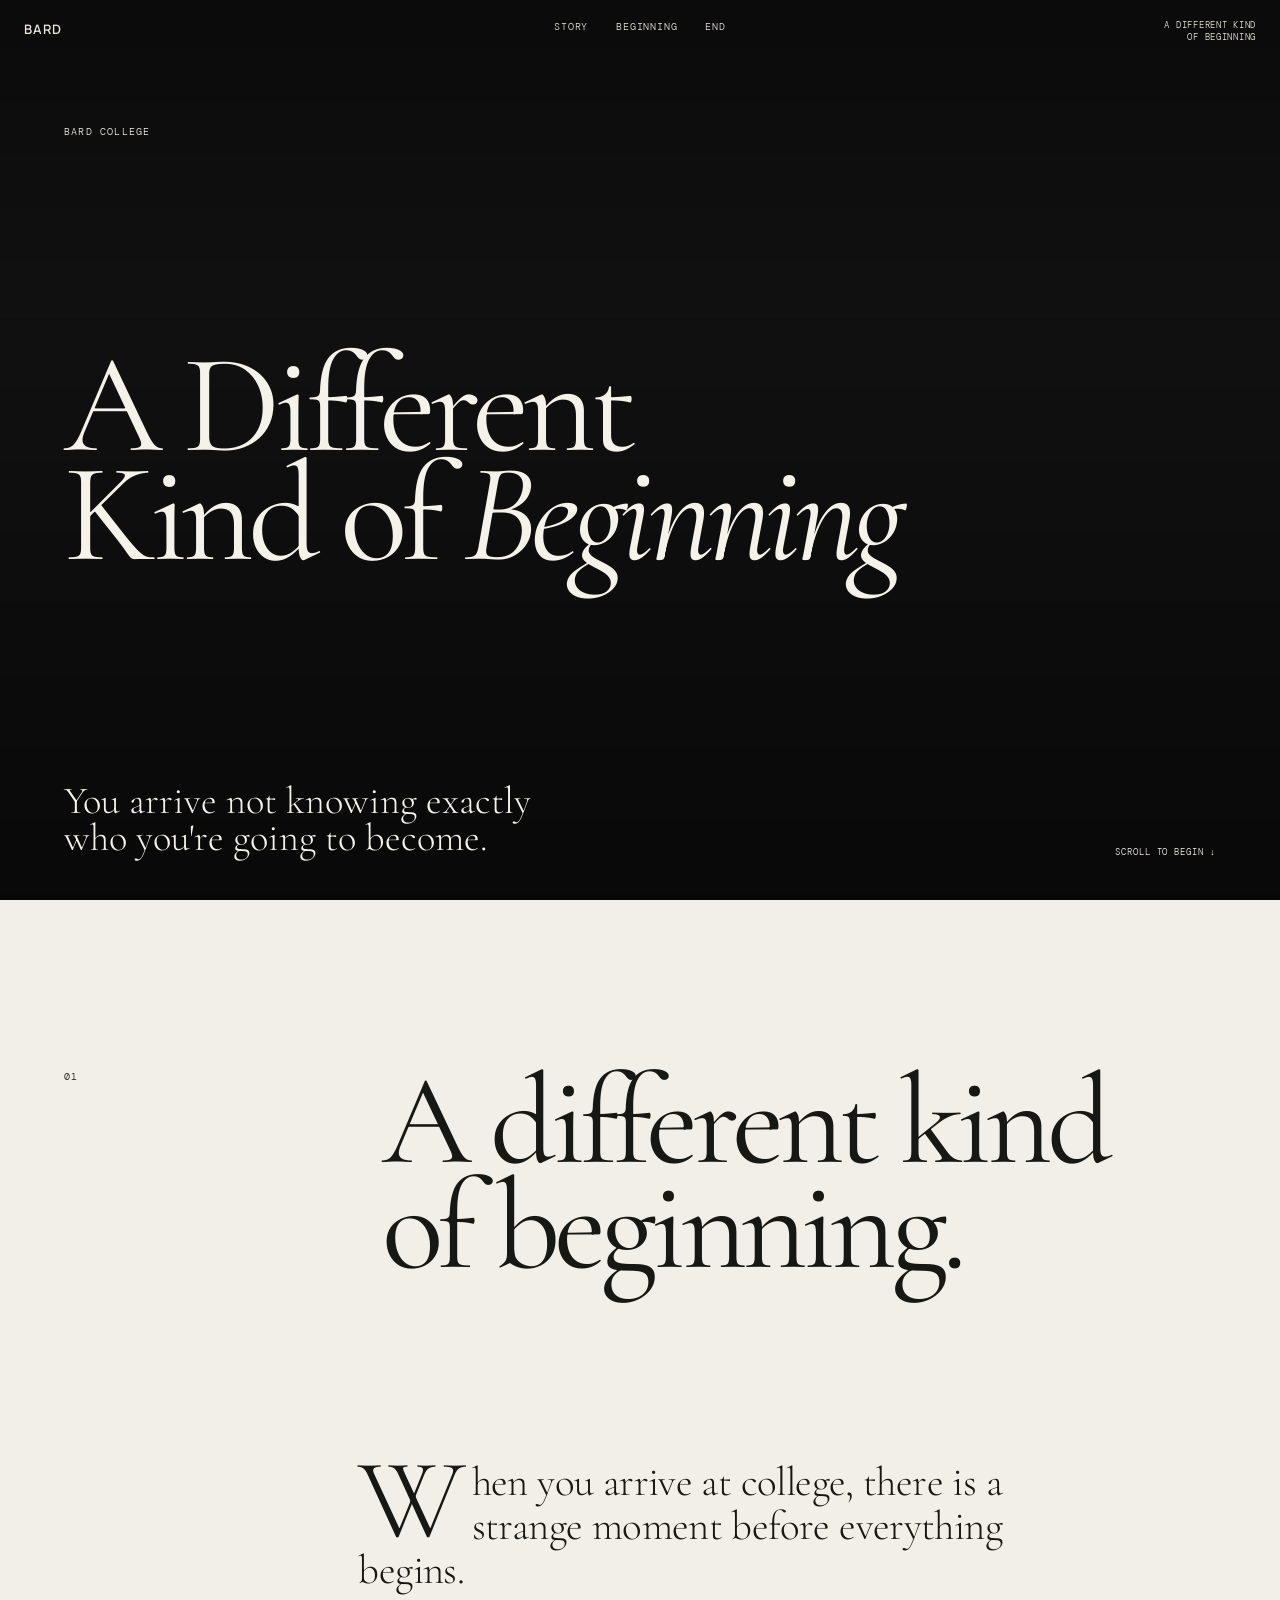
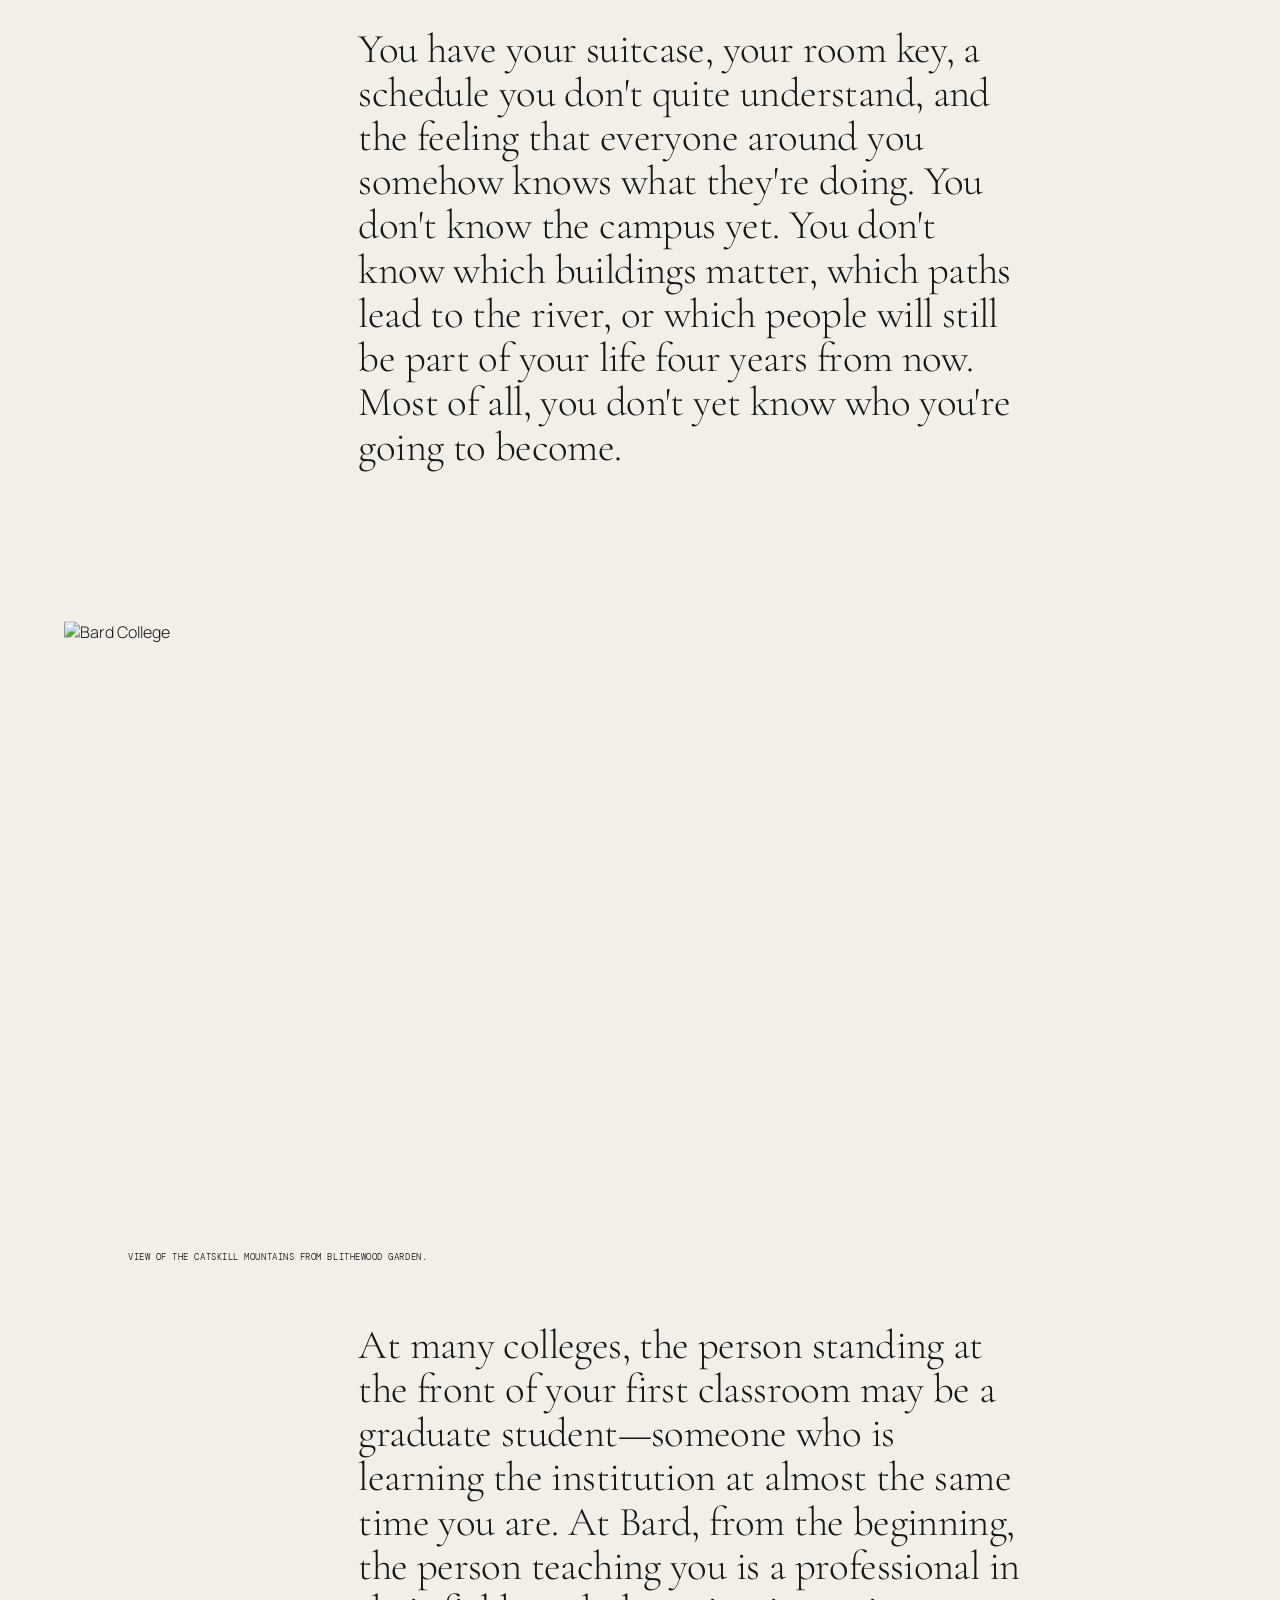
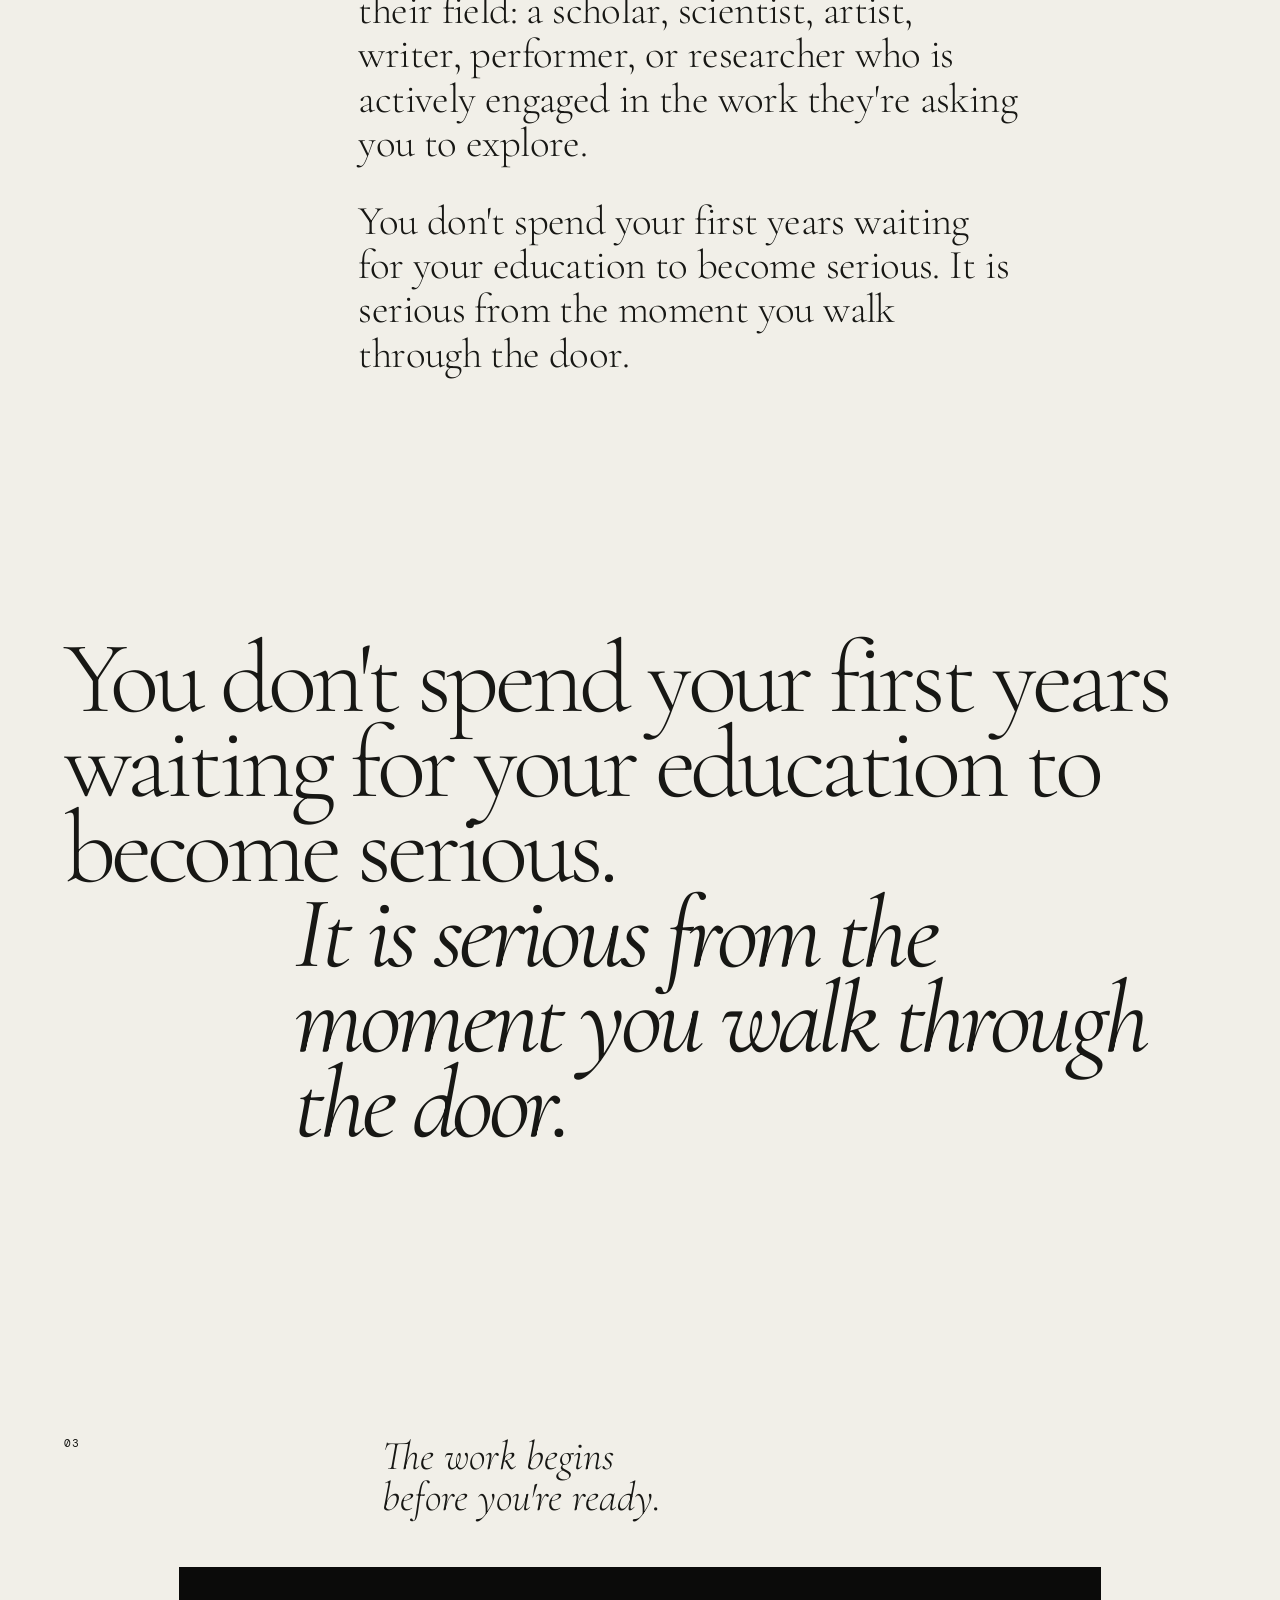
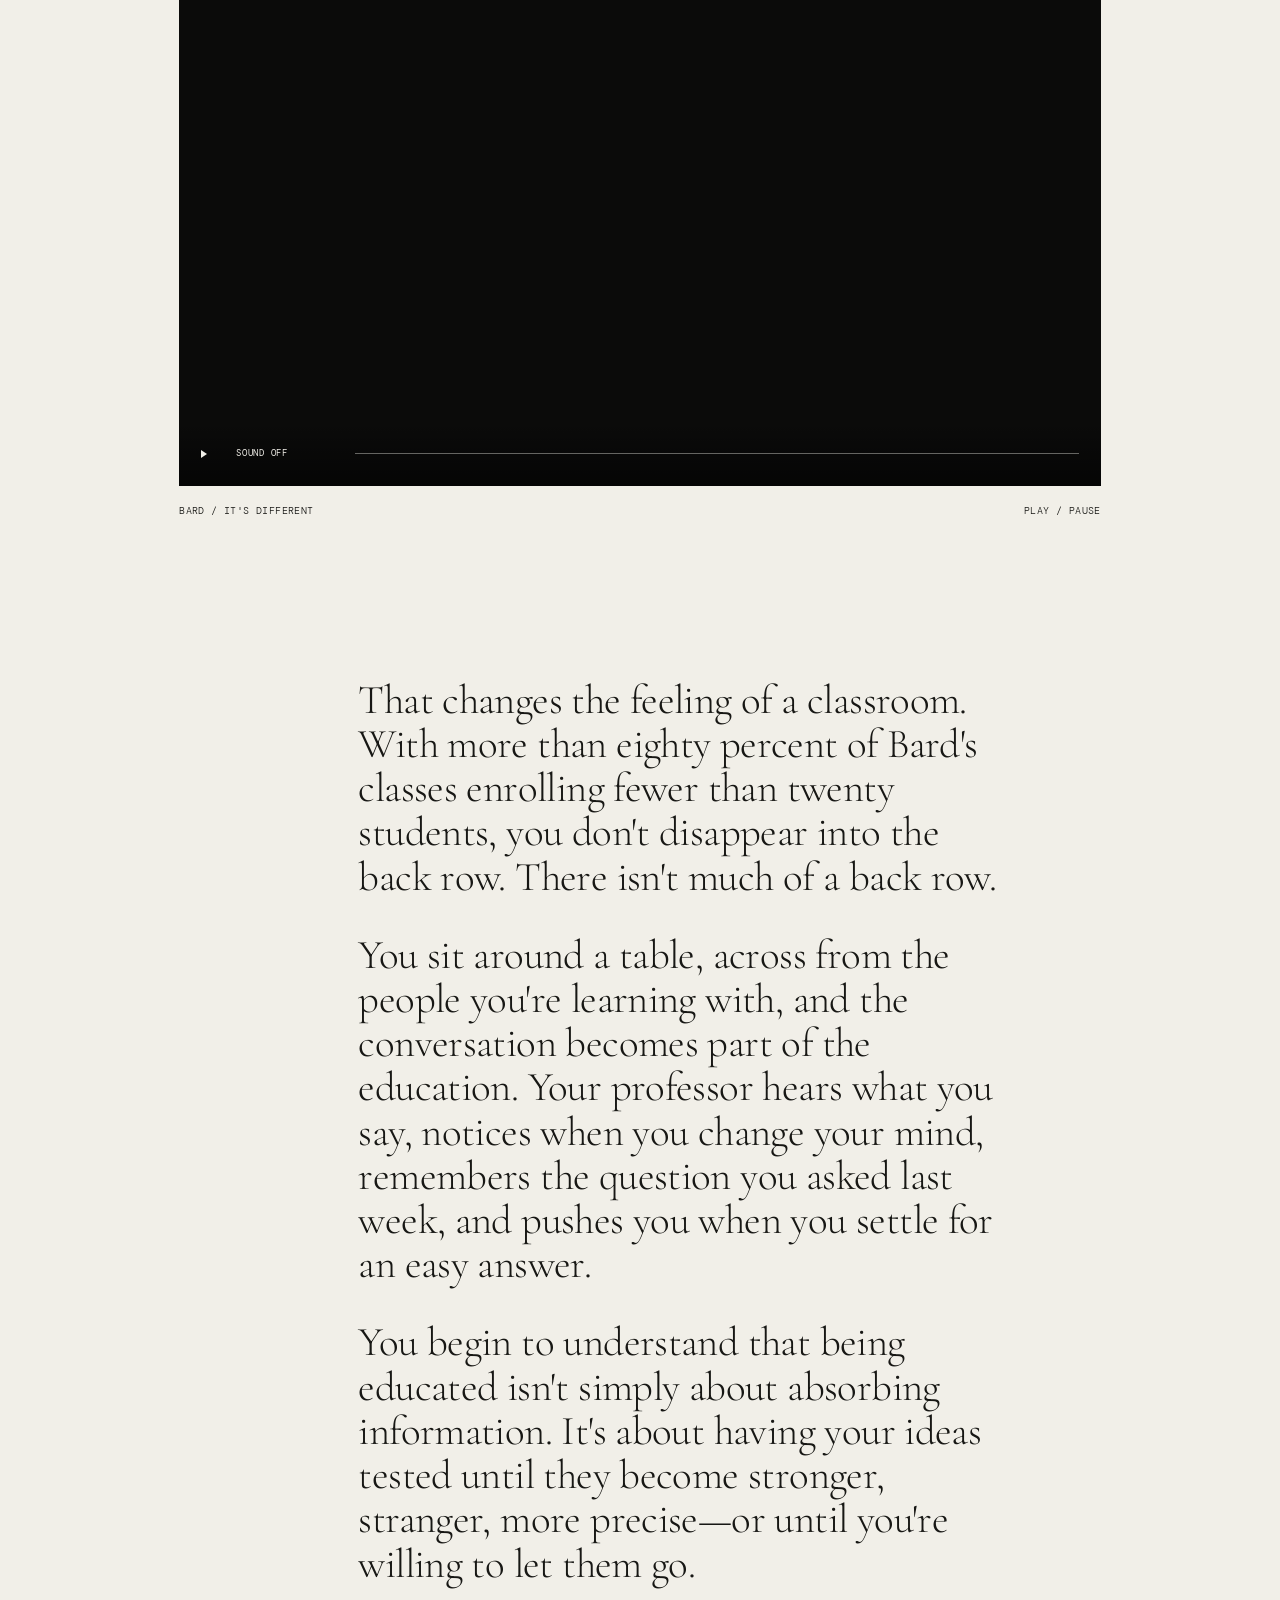
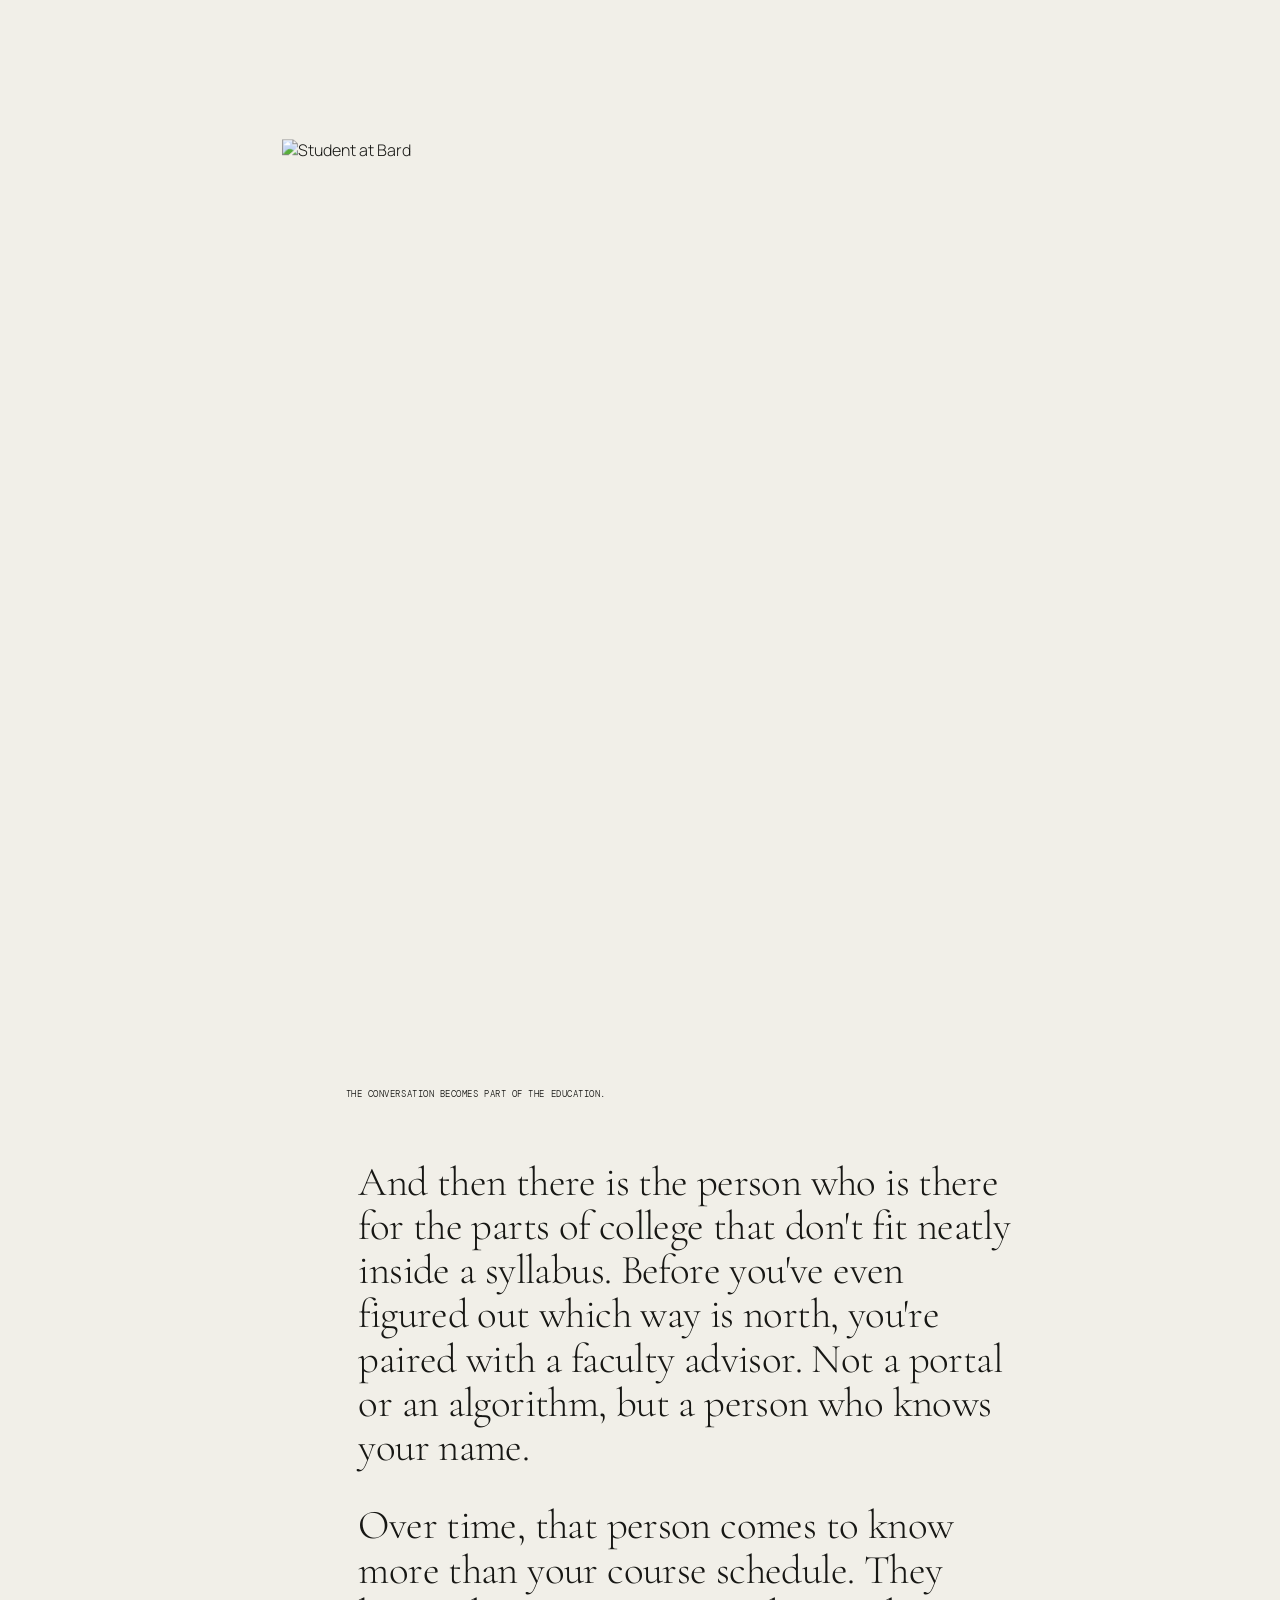
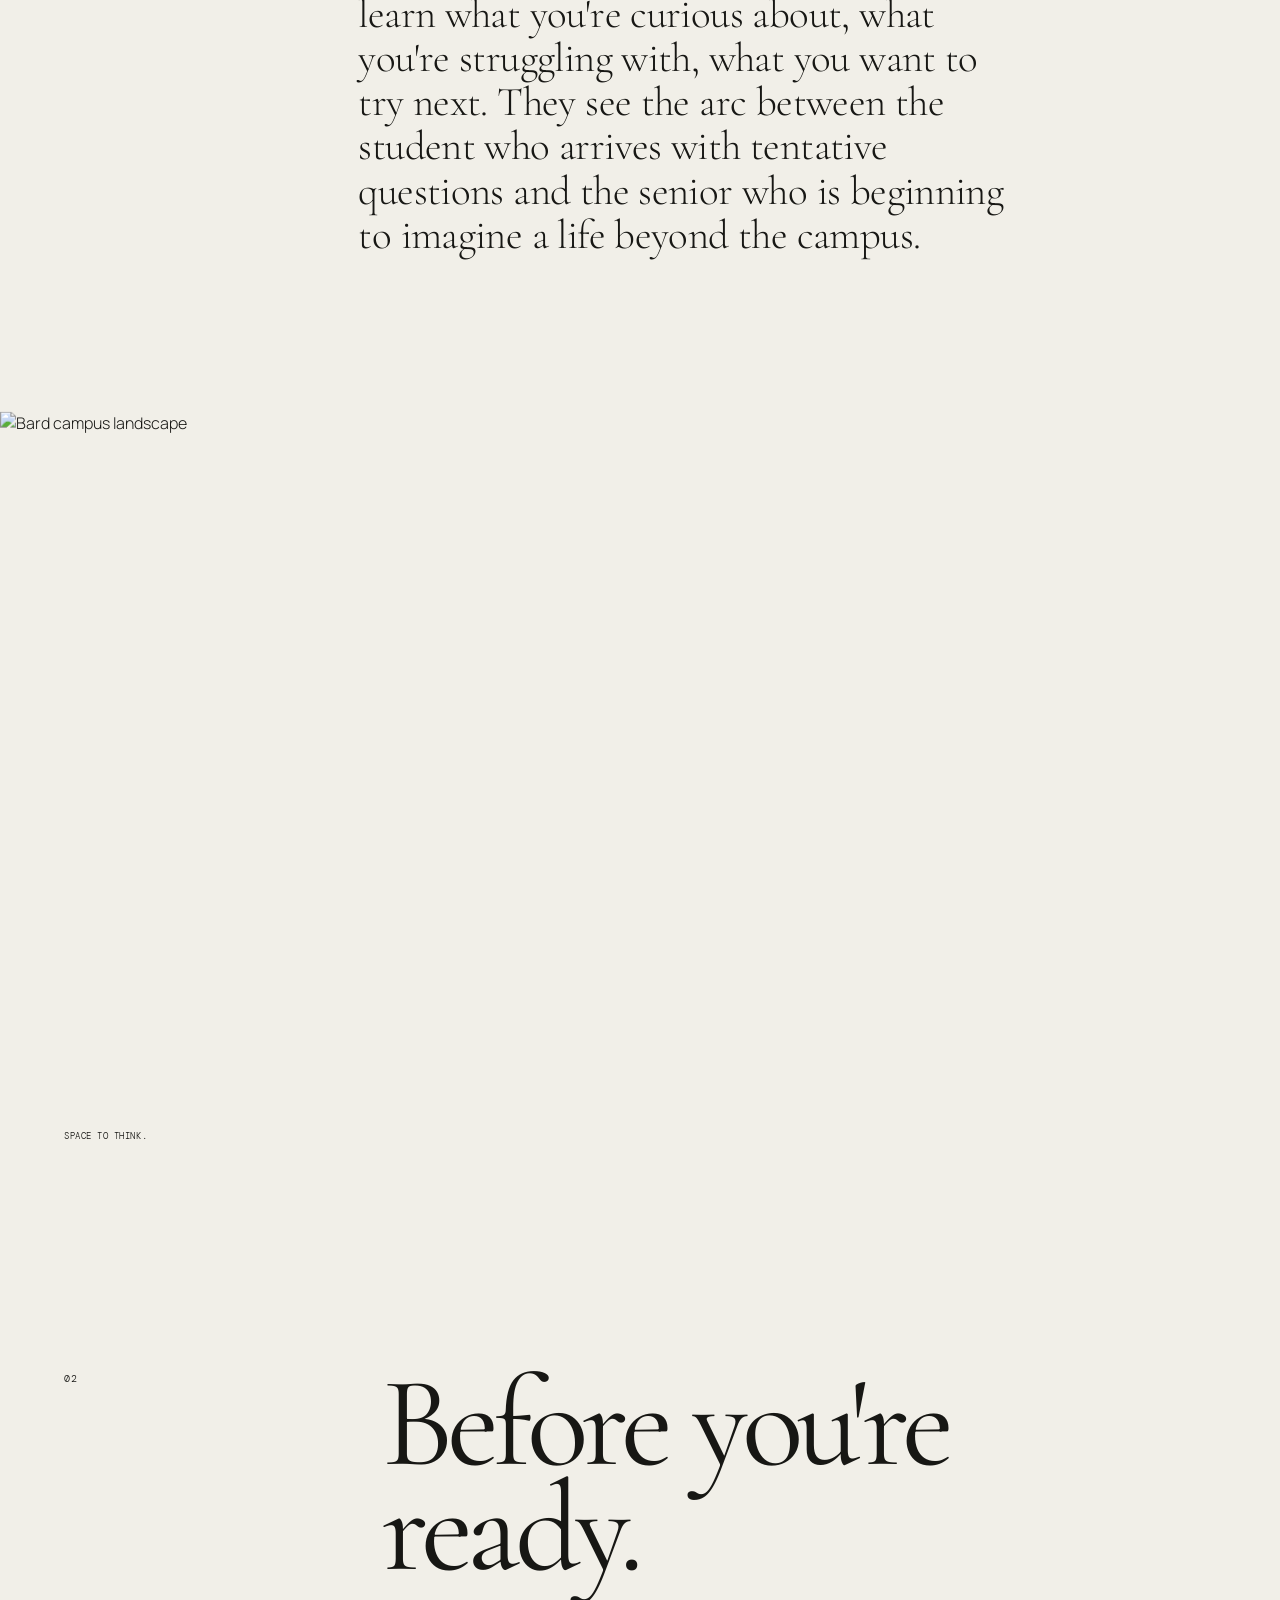
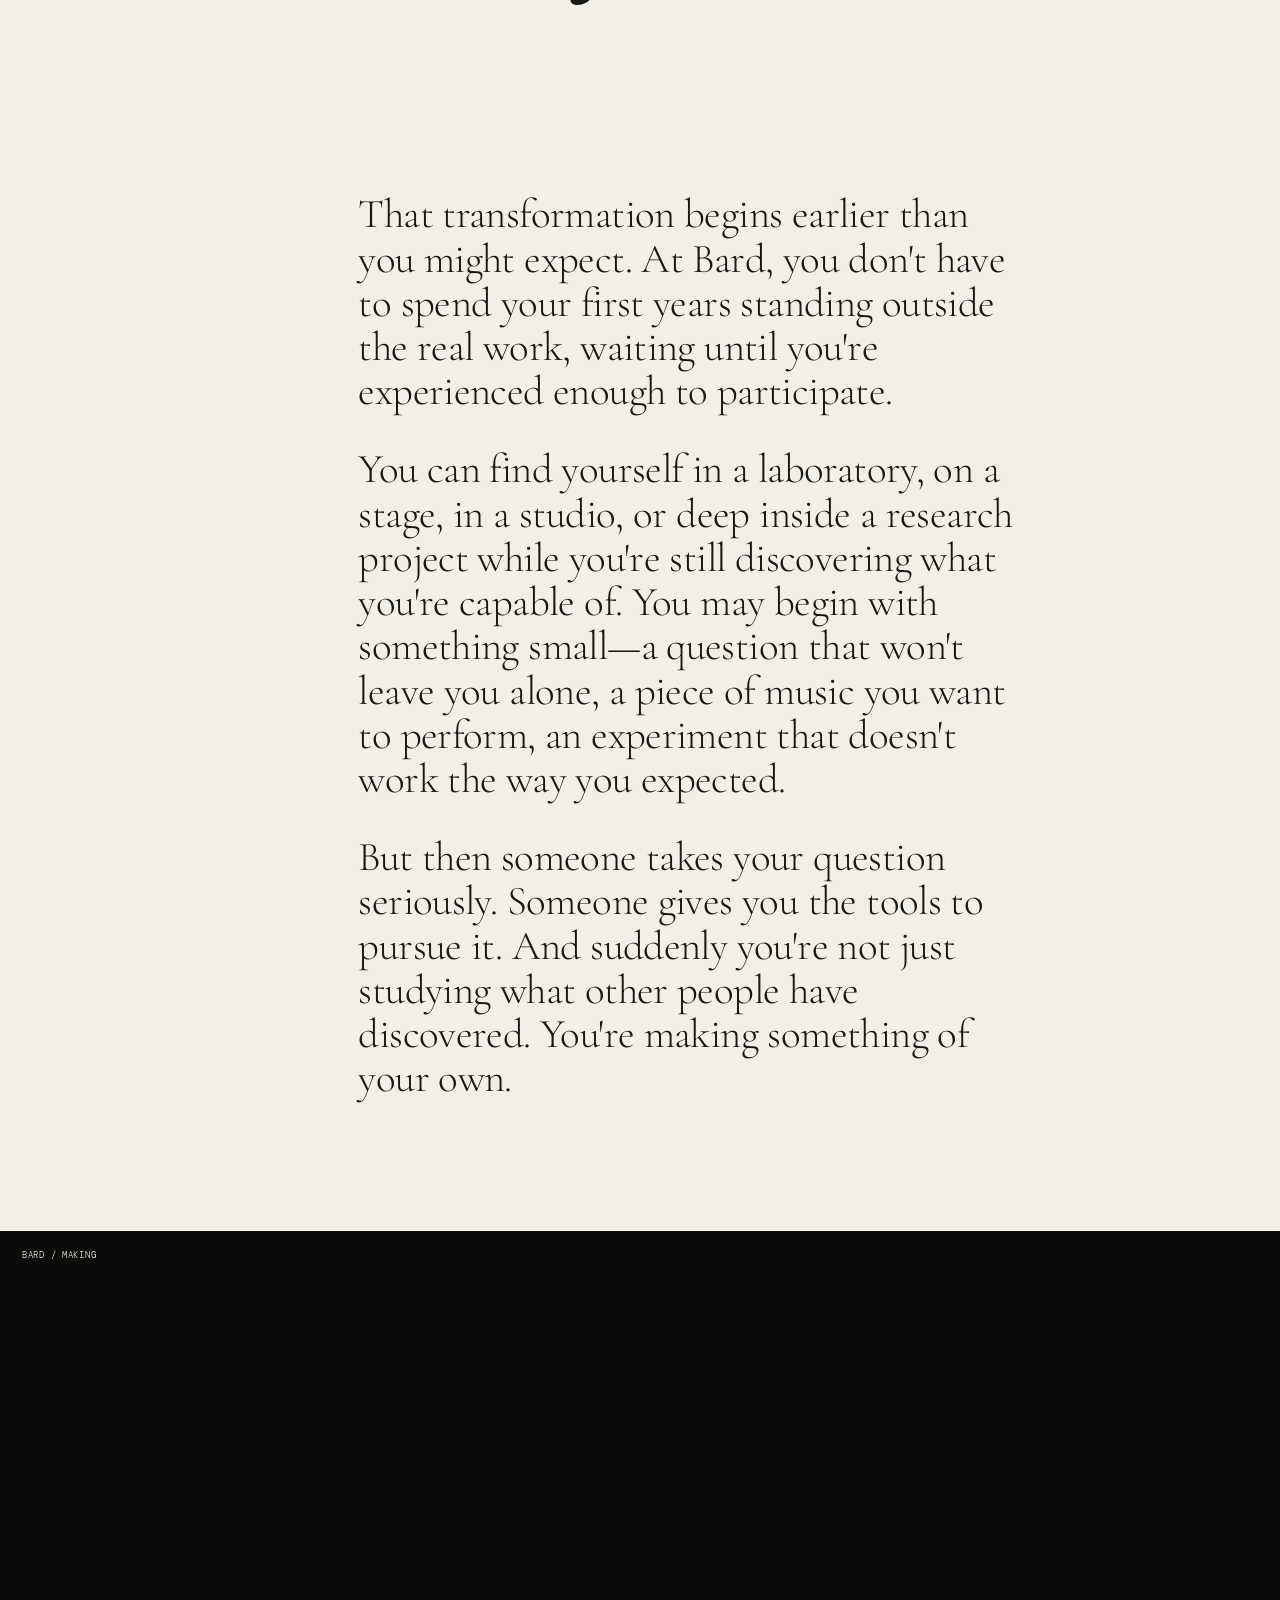
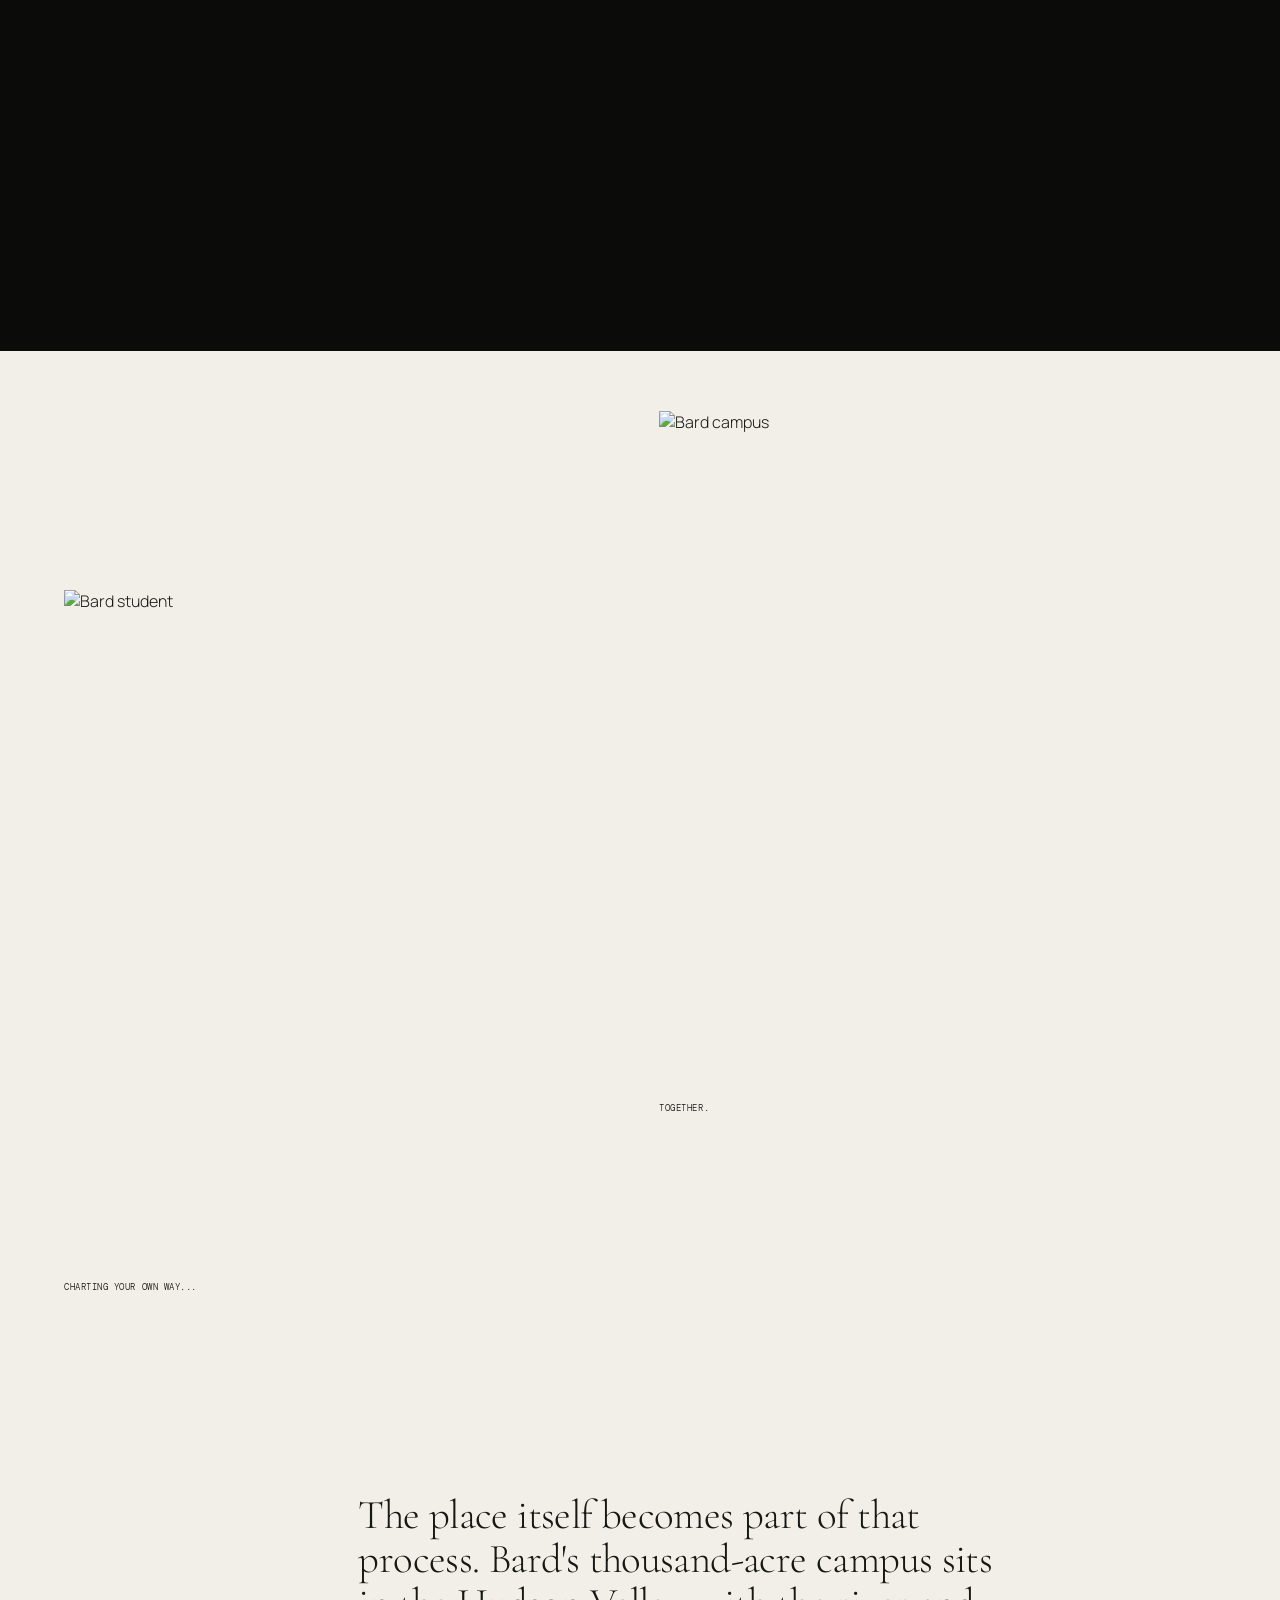
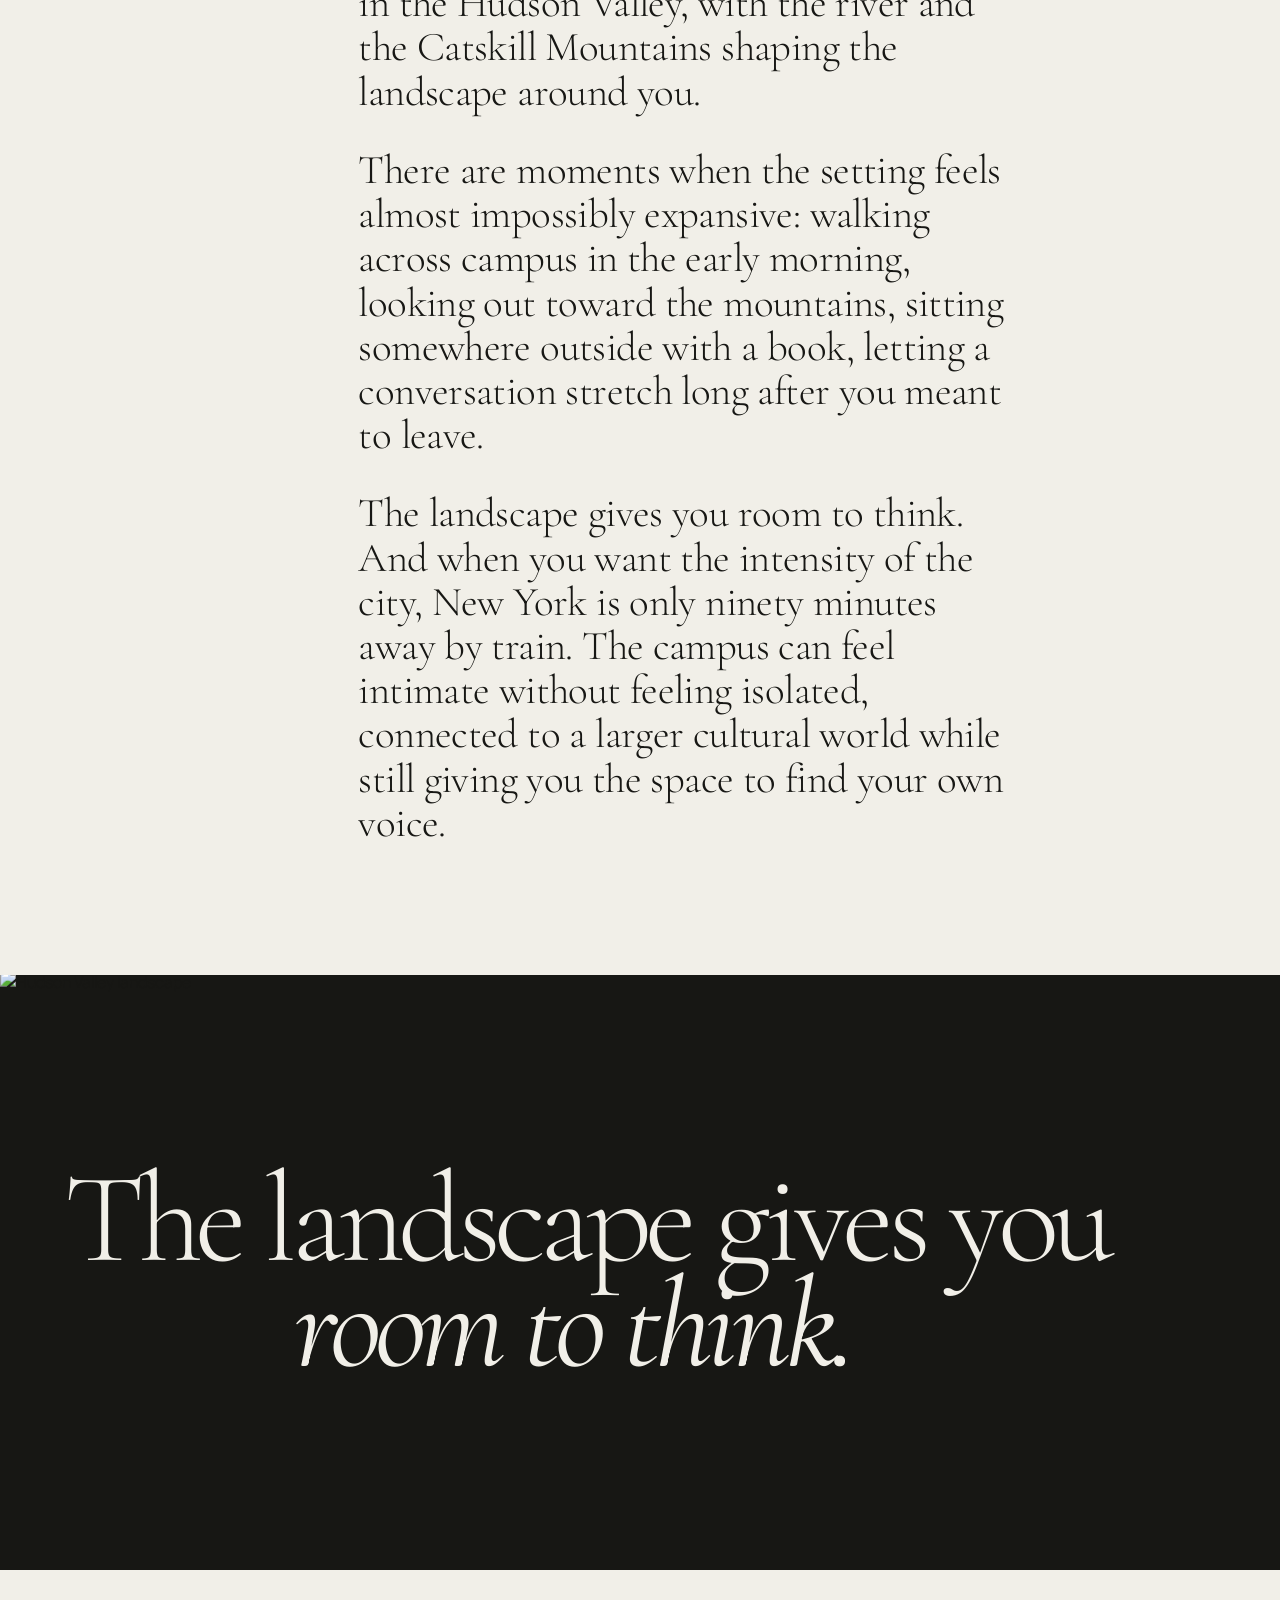
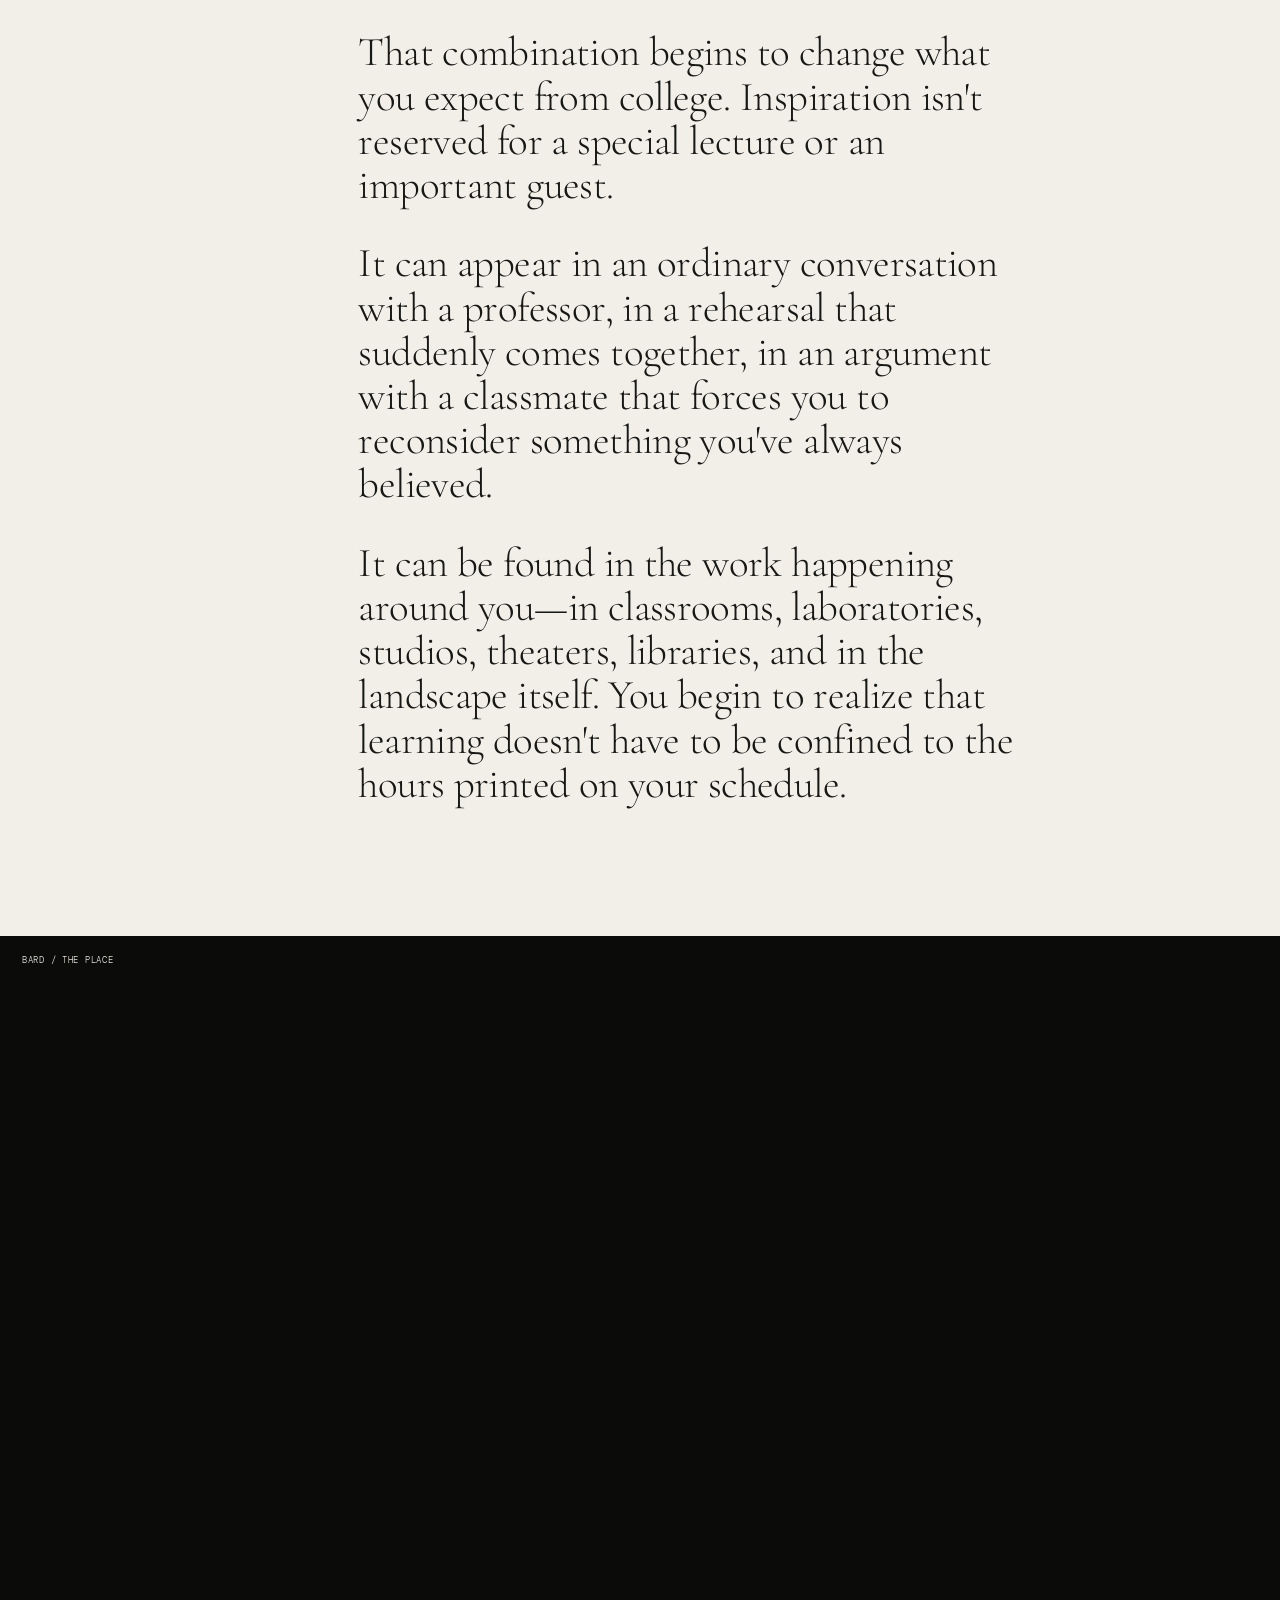
==== index.html @ 5a3b132a "Add files via upload" ====
<!DOCTYPE html>
<html lang="en">
<head>
    <meta charset="UTF-8">
    <meta name="viewport" content="width=device-width, initial-scale=1.0">

    <title>Bard — A Different Kind of Beginning</title>

    <meta
        name="description"
        content="A different kind of beginning at Bard."
    >

    <link rel="preconnect" href="https://fonts.googleapis.com">
    <link rel="preconnect" href="https://fonts.gstatic.com" crossorigin>

    <link
        href="https://fonts.googleapis.com/css2?family=Cormorant+Garamond:ital,wght@0,400;0,500;0,600;1,400;1,500&family=DM+Mono:wght@300;400&family=Manrope:wght@300;400;500;600&display=swap"
        rel="stylesheet"
    >

    <link rel="stylesheet" href="style.css">
</head>

<body>

    <header class="site-header">

        <a href="#top" class="site-mark">BARD</a>

        <nav class="site-nav">
            <a href="#story">Story</a>
            <a href="#beginning">Beginning</a>
            <a href="#end">End</a>
        </nav>

        <div class="header-meta">
            A DIFFERENT KIND<br>
            OF BEGINNING
        </div>

    </header>


    <main id="top">

<!-- ======================================================
     HERO
     ====================================================== -->

<section class="hero">

    <div class="hero-video">

              <iframe
                        src="https://player.vimeo.com/video/1229139445?h=7335b97a3d&autoplay=1&muted=1&loop=1&background=1&title=0&byline=0&portrait=0"
                        title="Bard — Library Walk"
                        frameborder="0"
                        allow="autoplay; fullscreen; picture-in-picture"
                        allowfullscreen>
                    </iframe>
                    
                    

    </div>

    <div class="hero-overlay"></div>

    <div class="hero-content">

        <p class="eyebrow">
            BARD COLLEGE
        </p>

        <h1>
            A Different<br>
            Kind of <em>Beginning</em>
        </h1>

        <div class="hero-bottom">

            <p class="hero-intro">
                You arrive not knowing exactly who you're going to become.
            </p>

            <span class="scroll-note">
                SCROLL TO BEGIN ↓
            </span>

        </div>

    </div>

</section>



        <!-- ======================================================
             STORY
             ====================================================== -->

        <section class="story" id="story">


            <!-- --------------------------------------------------
                 CHAPTER 01
                 -------------------------------------------------- -->

            <div class="story-intro" id="beginning">

                <div class="story-number">
                    01
                </div>

                <h2>
                    A different kind<br>
                    of beginning.
                </h2>

            </div>


            <article class="text-block">

                <p class="dropcap">
                    When you arrive at college, there is a strange moment before everything begins.
                </p>

                <p>
                    You have your suitcase, your room key, a schedule you don't quite understand,
                    and the feeling that everyone around you somehow knows what they're doing.
                    You don't know the campus yet. You don't know which buildings matter,
                    which paths lead to the river, or which people will still be part of your life
                    four years from now. Most of all, you don't yet know who you're going to become.
                </p>

            </article>


            <figure class="editorial-image image-wide">

                <img
                    src="images/bard02.jpg"
                    alt="Bard College"
                    loading="lazy"
                >

                <figcaption>
                    View of the Catskill Mountains from Blithewood Garden.
                </figcaption>

            </figure>


            <article class="text-block">

                <p>
                    At many colleges, the person standing at the front of your first classroom
                    may be a graduate student—someone who is learning the institution at almost
                    the same time you are. At Bard, from the beginning, the person teaching you
                    is a professional in their field: a scholar, scientist, artist, writer,
                    performer, or researcher who is actively engaged in the work they're asking
                    you to explore.
                </p>

                <p>
                    You don't spend your first years waiting for your education to become serious.
                    It is serious from the moment you walk through the door.
                </p>

            </article>


            <section class="statement">

                <p>
                    You don't spend your first years waiting
                    for your education to become serious.
                </p>

                <em>
                    It is serious from the moment you walk through the door.
                </em>

            </section>



            <!-- ==================================================
                 INSET VIDEO
                 ================================================== -->

            <section class="inset-video-section">

                <div class="inset-video-heading">

                    <h2>
                        03
                    </h2>

                    <p>
                        The work begins<br>
                        before you're ready.
                    </p>

                </div>


                <div class="inset-video">

                    <div class="inset-video-frame">

                        <iframe
                            src="https://player.vimeo.com/video/1229121057?h=3f29c53761&autoplay=0&muted=1&loop=1&background=1&title=0&byline=0&portrait=0"
                            title="Bard — It's Different"
                            frameborder="0"
                            allow="autoplay; fullscreen; picture-in-picture"
                            allowfullscreen>
                        </iframe>


                        <div class="inset-video-controls">

                            <button
                                class="inset-video-control"
                                type="button"
                                aria-label="Play video"
                                aria-pressed="false"
                            >
                                <span class="play-icon"></span>
                            </button>


                            <button
                                class="inset-video-audio"
                                type="button"
                                aria-label="Turn sound on"
                                aria-pressed="false"
                            >

                                <span class="audio-icon audio-muted">

                                    <span class="speaker"></span>

                                    <span class="audio-x"></span>

                                </span>


                                <span class="audio-icon audio-on">

                                    <span class="speaker"></span>

                                    <span class="audio-wave wave-1"></span>

                                    <span class="audio-wave wave-2"></span>

                                </span>

                            </button>


                            <div
                                class="inset-video-progress"
                                role="slider"
                                aria-label="Video progress"
                                tabindex="0"
                                aria-valuemin="0"
                                aria-valuemax="100"
                                aria-valuenow="0"
                            >

                                <div class="inset-video-progress-track">

                                    <div class="inset-video-progress-fill"></div>

                                </div>

                            </div>

                        </div>

                    </div>


                    <div class="inset-video-caption">

                        <span>
                            BARD / IT'S DIFFERENT
                        </span>

                        <span>
                            PLAY / PAUSE
                        </span>

                    </div>

                </div>

            </section>



            <article class="text-block">

                <p>
                    That changes the feeling of a classroom. With more than eighty percent of
                    Bard's classes enrolling fewer than twenty students, you don't disappear
                    into the back row. There isn't much of a back row.
                </p>

                <p>
                    You sit around a table, across from the people you're learning with,
                    and the conversation becomes part of the education. Your professor hears
                    what you say, notices when you change your mind, remembers the question
                    you asked last week, and pushes you when you settle for an easy answer.
                </p>

                <p>
                    You begin to understand that being educated isn't simply about absorbing
                    information. It's about having your ideas tested until they become stronger,
                    stranger, more precise—or until you're willing to let them go.
                </p>

            </article>


            <figure class="editorial-image image-tall">

                <img
                    src="images/bard03.jpg"
                    alt="Student at Bard"
                    loading="lazy"
                >

                <figcaption>
                    The conversation becomes part of the education.
                </figcaption>

            </figure>


            <article class="text-block">

                <p>
                    And then there is the person who is there for the parts of college that don't
                    fit neatly inside a syllabus. Before you've even figured out which way is
                    north, you're paired with a faculty advisor. Not a portal or an algorithm,
                    but a person who knows your name.
                </p>

                <p>
                    Over time, that person comes to know more than your course schedule.
                    They learn what you're curious about, what you're struggling with,
                    what you want to try next. They see the arc between the student who arrives
                    with tentative questions and the senior who is beginning to imagine a life
                    beyond the campus.
                </p>

            </article>


            <figure class="editorial-image image-full">

                <img
                    src="images/bard04.jpg"
                    alt="Bard campus landscape"
                    loading="lazy"
                >

                <figcaption>
                    Space to think.
                </figcaption>

            </figure>



            <!-- ==================================================
                 CHAPTER 02
                 ================================================== -->

            <div class="chapter-break">

                <span>
                    02
                </span>

                <h2>
                    Before you're ready.
                </h2>

            </div>


            <article class="text-block">

                <p>
                    That transformation begins earlier than you might expect. At Bard, you don't
                    have to spend your first years standing outside the real work, waiting until
                    you're experienced enough to participate.
                </p>

                <p>
                    You can find yourself in a laboratory, on a stage, in a studio, or deep
                    inside a research project while you're still discovering what you're capable
                    of. You may begin with something small—a question that won't leave you alone,
                    a piece of music you want to perform, an experiment that doesn't work the way
                    you expected.
                </p>

                <p>
                    But then someone takes your question seriously. Someone gives you the tools
                    to pursue it. And suddenly you're not just studying what other people have
                    discovered. You're making something of your own.
                </p>

            </article>



            <!-- ==================================================
                 FULL WIDTH VIDEO — MAKING
                 ================================================== -->

            <section class="video-section">

                <div class="video-label">
                    BARD / MAKING
                </div>

                <div class="video-frame">

                    <iframe
                        src="https://player.vimeo.com/video/1229127730?h=671aad43b7&autoplay=1&muted=1&loop=1&background=1&title=0&byline=0&portrait=0"
                        title="Bard — It's Different"
                        frameborder="0"
                        allow="autoplay; fullscreen; picture-in-picture"
                        allowfullscreen>
                    </iframe>

                </div>

            </section>



            <section class="image-pair">

                <figure>

                    <img
                        src="images/bard05.jpg"
                        alt="Bard student"
                        loading="lazy"
                    >

                    <figcaption>
                        Charting your own way...
                    </figcaption>

                </figure>


                <figure>

                    <img
                        src="images/bard06.jpg"
                        alt="Bard campus"
                        loading="lazy"
                    >

                    <figcaption>
                        together.
                    </figcaption>

                </figure>

            </section>


            <article class="text-block">

                <p>
                    The place itself becomes part of that process. Bard's thousand-acre campus
                    sits in the Hudson Valley, with the river and the Catskill Mountains shaping
                    the landscape around you.
                </p>

                <p>
                    There are moments when the setting feels almost impossibly expansive:
                    walking across campus in the early morning, looking out toward the mountains,
                    sitting somewhere outside with a book, letting a conversation stretch long
                    after you meant to leave.
                </p>

                <p>
                    The landscape gives you room to think. And when you want the intensity of
                    the city, New York is only ninety minutes away by train. The campus can feel
                    intimate without feeling isolated, connected to a larger cultural world while
                    still giving you the space to find your own voice.
                </p>

            </article>


<section class="landscape-feature">

    <figure class="editorial-image image-full image-landscape">

        <img
            src="images/bard07.jpg"
            alt="Hudson Valley landscape"
            loading="lazy"
        >

    </figure>

    <div class="landscape-type">

        <p>
            The landscape gives you
            <em>room to think.</em>
        </p>

    </div>

</section>


            <article class="text-block">

                <p>
                    That combination begins to change what you expect from college. Inspiration
                    isn't reserved for a special lecture or an important guest.
                </p>

                <p>
                    It can appear in an ordinary conversation with a professor, in a rehearsal
                    that suddenly comes together, in an argument with a classmate that forces you
                    to reconsider something you've always believed.
                </p>

                <p>
                    It can be found in the work happening around you—in classrooms, laboratories,
                    studios, theaters, libraries, and in the landscape itself. You begin to
                    realize that learning doesn't have to be confined to the hours printed
                    on your schedule.
                </p>

            </article>



            <!-- ==================================================
                 FULL WIDTH VIDEO — THE PLACE
                 ================================================== -->

            <section class="video-section">

                <div class="video-label">
                    BARD / THE PLACE
                </div>

                <div class="video-frame">

<iframe
            src="https://player.vimeo.com/video/1229130285?h=6d30aac3b7&autoplay=1&muted=1&loop=1&background=1&title=0&byline=0&portrait=0"
            title="Bard — Flag"
            frameborder="0"
            allow="autoplay; fullscreen; picture-in-picture"
            allowfullscreen>
        </iframe>

                </div>

            </section>



            <!-- ==================================================
                 CHAPTER 03
                 ================================================== -->

            <div class="chapter-break">

                <span>
                    03
                </span>

                <h2>
                    Somewhere along<br>
                    the way.
                </h2>

            </div>


            <article class="text-block">

                <p class="emphasis">
                    And somewhere along the way, without quite noticing it,
                    you become different from the person who arrived.
                </p>

                <p>
                    The first-year student who wasn't sure what belonged on the schedule becomes
                    the student who knows which questions are worth pursuing.
                </p>

                <p>
                    The person who was nervous about speaking in a seminar begins to lead the
                    conversation. The tentative idea becomes a piece of research, a performance,
                    a project, a discovery.
                </p>

                <p>
                    You learn not simply to have opinions, but to examine them. Not simply to
                    follow instructions, but to make choices. Not simply to find the right answer,
                    but to become comfortable asking a better question.
                </p>

            </article>


            <figure class="editorial-image image-tall-large">

                <img
                    src="images/bard08.jpg"
                    alt="Bard student"
                    loading="lazy"
                >

            </figure>


            <section class="statement statement-large">

                <p>
                    You arrive with questions.
                </p>

                <p>
                    You leave knowing
                    <em>which questions are worth pursuing.</em>
                </p>

            </section>


            <article class="text-block">

                <p>
                    Eventually, four years have passed. You leave Bard for a career, graduate
                    school, a fellowship, or a path you couldn't have described when you first
                    arrived.
                </p>

                <p>
                    More than ninety percent of Bard graduates go directly into careers, graduate
                    programs, or fellowships such as the Fulbright, Watson, and Rhodes.
                </p>

                <p>
                    But perhaps the more important preparation is harder to put on a résumé.
                    It's the confidence that comes from having been taken seriously.
                </p>

                <p>
                    It's the ability to enter an unfamiliar room and contribute something of
                    your own. It's knowing how to work with people who disagree with you, how
                    to pursue an idea before you know where it will lead, and how to keep going
                    when the answer doesn't come easily.
                </p>

            </article>






            <!-- ==================================================
                 ENDING
                 ================================================== -->

            <section class="ending" id="end">

                <div class="ending-number">
                    04
                </div>

                <h2>
                    What happens<br>
                    when you're given<br>
                    <em>room.</em>
                </h2>


                <article class="ending-text">

                    <p>
                        Because the real difference isn't simply what you learn at Bard.
                        It's what happens when a place gives you four years to be curious,
                        to experiment, to fail, to make things, to change your mind, and
                        to discover that your ideas are worth pursuing.
                    </p>

                    <p class="final-line">
                        You arrive not knowing exactly who you're going to become.
                    </p>

                    <p class="final-line final-line-last">
                        And, little by little, surrounded by people who take your questions
                        seriously, you begin to find out.
                    </p>

                </article>

            </section>

                        <figure class="editorial-image image-full">

                <img
                    src="images/bard09.jpg"
                    alt="Bard students"
                    loading="lazy"
                >

            </figure>


        </section>



        <!-- ======================================================
             FOOTER
             ====================================================== -->

        <footer class="site-footer">

            <div>
                BARD COLLEGE
            </div>

            <div>
                A DIFFERENT KIND OF BEGINNING
            </div>

            <div>
                © 2026
            </div>

        </footer>


    </main>


    <!-- ========================================================
         VIMEO API
         ======================================================== -->

    <script src="https://player.vimeo.com/api/player.js"></script>

    <script src="script.js"></script>

</body>
</html>
---- style.css ----
/* ============================================================
   BARD — A DIFFERENT KIND OF BEGINNING
   ============================================================ */


/* ============================================================
   RESET
   ============================================================ */

*,
*::before,
*::after {
    margin: 0;
    padding: 0;
    box-sizing: border-box;
}

html {
    scroll-behavior: smooth;
}

body {
    background: #f1efe8;
    color: #171714;
    font-family: "Manrope", sans-serif;
    font-weight: 300;
    -webkit-font-smoothing: antialiased;
}

img {
    display: block;
    width: 100%;
    height: auto;
}

a {
    color: inherit;
    text-decoration: none;
}

figure {
    margin: 0;
}


/* ============================================================
   HEADER
   ============================================================ */

.site-header {
    position: fixed;
    z-index: 1000;

    top: 0;
    left: 0;

    width: 100%;

    padding: 20px 24px;

    display: grid;
    grid-template-columns: 1fr auto 1fr;
    align-items: start;

    color: #f5f2e9;

    mix-blend-mode: difference;

    pointer-events: none;
}

.site-header a,
.site-header nav {
    pointer-events: auto;
}

.site-mark {
    font-family: "Manrope", sans-serif;
    font-size: 13px;
    font-weight: 600;
    letter-spacing: .08em;
}

.site-nav {
    display: flex;
    gap: 28px;

    font-family: "DM Mono", monospace;
    font-size: 10px;
    letter-spacing: .08em;
    text-transform: uppercase;
}

.site-nav a {
    transition: opacity .3s ease;
}

.site-nav a:hover {
    opacity: .5;
}

.header-meta {
    justify-self: end;

    text-align: right;

    font-family: "DM Mono", monospace;
    font-size: 9px;
    line-height: 1.3;
    letter-spacing: .08em;
}


/* ============================================================
   HERO — VIMEO BACKGROUND
   ============================================================ */

.hero {
    position: relative;

    width: 100%;
    height: 100svh;
    min-height: 680px;

    overflow: hidden;

    background: #111;
    color: #f5f2e9;

    cursor: default;
}


/* ============================================================
   HERO VIDEO
   ============================================================ */

.hero-video {
    position: absolute;
    inset: 0;

    width: 100%;
    height: 100%;

    overflow: hidden;

    z-index: 1;

    pointer-events: none;
}

.hero-video iframe {
    position: absolute;

    top: 50%;
    left: 50%;

    width: 100vw;
    height: 56.25vw;

    min-width: 177.78vh;
    min-height: 100vh;

    transform: translate(-50%, -50%);

    border: 0;

    pointer-events: none;
}


/* ============================================================
   HERO OVERLAY
   ============================================================ */

.hero-overlay {
    position: absolute;
    inset: 0;

    z-index: 2;

    background:
        linear-gradient(
            to bottom,
            rgba(0, 0, 0, .35),
            transparent 35%,
            rgba(0, 0, 0, .48)
        );

    pointer-events: none;
}


/* ============================================================
   HERO CONTENT
   ============================================================ */

.hero-content {
    position: absolute;
    inset: 0;

    z-index: 3;

    padding: 125px 5vw 42px;

    display: flex;
    flex-direction: column;
    justify-content: space-between;

    pointer-events: none;
}

.hero-content a,
.hero-content button {
    pointer-events: auto;
}


/* ============================================================
   HERO TYPOGRAPHY
   ============================================================ */

.eyebrow {
    font-family: "DM Mono", monospace;
    font-size: 10px;
    letter-spacing: .12em;
}

.hero h1 {
    max-width: 1050px;

    font-family: "Cormorant Garamond", serif;
    font-size: clamp(76px, 11vw, 170px);
    font-weight: 400;
    line-height: .78;
    letter-spacing: -.045em;
}

.hero h1 em {
    font-weight: 400;
}

.hero-bottom {
    display: flex;

    justify-content: space-between;
    align-items: end;

    gap: 40px;
}

.hero-intro {
    max-width: 480px;

    font-family: "Cormorant Garamond", serif;
    font-size: clamp(25px, 3vw, 43px);
    line-height: .98;
}

.scroll-note {
    font-family: "DM Mono", monospace;
    font-size: 9px;
    letter-spacing: .1em;
    white-space: nowrap;
}


/* ============================================================
   FULL WIDTH VIDEO
   ============================================================ */

.video-section {
    position: relative;

    width: 100%;

    background: #0b0b0a;
    color: #f1efe8;

    overflow: hidden;
}

.video-frame {
    position: relative;

    width: 100%;
    aspect-ratio: 16 / 9;

    overflow: hidden;
}

.video-frame iframe {
    position: absolute;
    inset: 0;

    width: 100%;
    height: 100%;

    border: 0;
}

.video-opening .video-frame {
    width: 100%;
    aspect-ratio: 16 / 9;
}

.video-label {
    position: absolute;

    z-index: 5;

    top: 18px;
    left: 22px;

    font-family: "DM Mono", monospace;
    font-size: 9px;
    letter-spacing: .08em;

    mix-blend-mode: difference;
}


/* ============================================================
   STORY
   ============================================================ */

.story {
    width: 100%;
}

.story-intro,
.chapter-break {
    padding: 170px 5vw 120px;
}

.story-intro {
    display: grid;
    grid-template-columns: 1fr 3fr;
    gap: 40px;
}

.story-number,
.chapter-break > span,
.ending-number {
    font-family: "DM Mono", monospace;
    font-size: 10px;
    letter-spacing: .1em;
}

.story-intro h2,
.chapter-break h2 {
    max-width: 1100px;

    font-family: "Cormorant Garamond", serif;
    font-weight: 400;
    font-size: clamp(70px, 10vw, 155px);
    line-height: .82;
    letter-spacing: -.045em;
}

.chapter-break {
    display: grid;
    grid-template-columns: 1fr 3fr;
    gap: 40px;

    padding-top: 230px;
    padding-bottom: 150px;
}


/* ============================================================
   TEXT
   ============================================================ */

.text-block {
    width: 100%;

    padding: 60px 5vw 130px;

    display: grid;
    grid-template-columns: repeat(12, 1fr);
    column-gap: 2vw;
}

.text-block p {
    grid-column: 4 / 11;

    margin-bottom: 34px;

    font-family: "Cormorant Garamond", serif;
    font-size: clamp(27px, 3.2vw, 50px);
    line-height: 1.08;
    letter-spacing: -.015em;
}

.text-block p:last-child {
    margin-bottom: 0;
}

.text-block .dropcap::first-letter {
    float: left;

    font-size: 2.8em;
    line-height: .72;

    margin-right: .06em;
}

.text-block .emphasis {
    font-size: clamp(38px, 5vw, 76px);
    line-height: .95;
}


/* ============================================================
   STATEMENTS
   ============================================================ */

.statement {
    padding: 130px 5vw 170px;

    font-family: "Cormorant Garamond", serif;
    font-size: clamp(55px, 8vw, 130px);
    line-height: .83;
    letter-spacing: -.045em;
}

.statement p {
    max-width: 1200px;
}

.statement em {
    display: block;

    max-width: 1200px;

    margin-left: 18vw;

    font-weight: 400;
}

.statement-large {
    padding-top: 200px;
    padding-bottom: 200px;
}

.statement-large p + p {
    margin-top: 35px;
}


/* ============================================================
   IMAGES
   ============================================================ */

.editorial-image {
    position: relative;

    width: 100%;

    overflow: hidden;
}

.editorial-image img {
    width: 100%;
    height: auto;

    transition:
        transform 1.2s cubic-bezier(.2, .7, .2, 1);
}

.editorial-image:hover img {
    transform: scale(1.015);
}

.editorial-image figcaption {
    padding: 12px 5vw 0;

    font-family: "DM Mono", monospace;
    font-size: 9px;
    letter-spacing: .06em;
    text-transform: uppercase;
}

.image-wide {
    padding: 0 5vw;
}

.image-wide img {
    aspect-ratio: 1.8 / 1;
    object-fit: cover;
}

.image-tall {
    width: 57vw;

    margin-left: 22vw;
}

.image-tall img {
    aspect-ratio: .76 / 1;
    object-fit: cover;
}

.image-tall-large {
    width: 62vw;

    margin-left: 19vw;
}

.image-tall-large img {
    aspect-ratio: .8 / 1;
    object-fit: cover;
}

.image-full img {
    aspect-ratio: 1.75 / 1;
    object-fit: cover;
}

.image-landscape img {
    aspect-ratio: 2.15 / 1;
}


/* ============================================================
   IMAGE PAIR
   ============================================================ */

.image-pair {
    width: 100%;

    padding: 60px 5vw 140px;

    display: grid;
    grid-template-columns: 1fr 1fr;
    gap: 3vw;
}

.image-pair figure:first-child {
    padding-top: 14vw;
}

.image-pair img {
    aspect-ratio: .82 / 1;
    object-fit: cover;
}

.image-pair figcaption {
    padding-top: 12px;

    font-family: "DM Mono", monospace;
    font-size: 9px;
    letter-spacing: .06em;
    text-transform: uppercase;
}


 /* ============================================================
    LANDSCAPE FEATURE — IMAGE + OVERLAID TYPE
    ============================================================ */

.landscape-feature {
    position: relative;
    width: 100%;
    overflow: hidden;
    background: #171714;
}

.landscape-feature .editorial-image {
    width: 100%;
}

.landscape-feature .editorial-image img {
    display: block;
    width: 100%;
    aspect-ratio: 2.15 / 1;
    object-fit: cover;
}

.landscape-type {
    position: absolute;
    inset: 0;

    z-index: 5;

    padding: 5vw;

    display: flex;
    align-items: center;

    pointer-events: none;

    color: #f1efe8;
}

.landscape-type p {
    max-width: 1350px;

    font-family: "Cormorant Garamond", serif;
    font-size: clamp(65px, 10vw, 160px);
    line-height: .82;
    letter-spacing: -.05em;
}

.landscape-type em {
    display: block;
    margin-left: 18vw;
    font-weight: 400;
}


/* ============================================================
   MOBILE
   ============================================================ */

@media (max-width: 600px) {

    .landscape-feature .editorial-image img {
        aspect-ratio: 1.1 / 1;
    }

    .landscape-type {
        padding: 18px;
    }

    .landscape-type p {
        font-size: 18vw;
    }

    .landscape-type em {
        margin-left: 12vw;
    }

}

/* ============================================================
   ENDING
   ============================================================ */

.ending {
    padding: 230px 5vw 180px;

    background: #171714;
    color: #f1efe8;
}

.ending h2 {
    margin-top: 80px;

    max-width: 1200px;

    font-family: "Cormorant Garamond", serif;
    font-size: clamp(75px, 11vw, 175px);
    line-height: .78;
    font-weight: 400;
    letter-spacing: -.05em;
}

.ending-text {
    width: 100%;

    margin-top: 180px;

    display: grid;
    grid-template-columns: repeat(12, 1fr);
}

.ending-text p {
    grid-column: 4 / 11;

    margin-bottom: 60px;

    font-family: "Cormorant Garamond", serif;
    font-size: clamp(29px, 3.4vw, 52px);
    line-height: 1.05;
}

.ending-text .final-line {
    font-size: clamp(42px, 5vw, 75px);
    line-height: .92;
}

.ending-text .final-line-last {
    margin-left: 12vw;
}


/* ============================================================
   FOOTER
   ============================================================ */

.site-footer {
    padding: 20px 24px 24px;

    display: grid;
    grid-template-columns: 1fr 1fr 1fr;

    font-family: "DM Mono", monospace;
    font-size: 9px;
    line-height: 1.4;
    letter-spacing: .07em;
    text-transform: uppercase;
}

.site-footer div:nth-child(2) {
    text-align: center;
}

.site-footer div:last-child {
    text-align: right;
}


/* ============================================================
   REVEAL ANIMATION
   ============================================================ */

.reveal {
    opacity: 0;
    transform: translateY(35px);

    transition:
        opacity 1s ease,
        transform 1s cubic-bezier(.2, .7, .2, 1);
}

.reveal.is-visible {
    opacity: 1;
    transform: translateY(0);
}


/* ============================================================
   TABLET
   ============================================================ */

@media (max-width: 900px) {

    .site-header {
        padding: 17px 18px;
        grid-template-columns: 1fr auto;
    }

    .header-meta {
        display: none;
    }

    .site-nav {
        gap: 18px;
    }

    .hero-content {
        padding: 110px 5vw 30px;
    }

    .hero h1 {
        font-size: clamp(70px, 14vw, 125px);
    }

    .story-intro,
    .chapter-break {
        grid-template-columns: 1fr 4fr;
    }

    .text-block p {
        grid-column: 3 / 12;
    }

    .ending-text p {
        grid-column: 3 / 12;
    }

    .image-tall {
        width: 65vw;
        margin-left: 17vw;
    }

    .image-tall-large {
        width: 70vw;
        margin-left: 15vw;
    }

}


/* ============================================================
   MOBILE
   ============================================================ */

@media (max-width: 600px) {

    .site-header {
        padding: 15px;
    }

    .site-mark {
        font-size: 11px;
    }

    .site-nav {
        font-size: 8px;
        gap: 14px;
    }


    /* ========================================================
       HERO
       ======================================================== */

    .hero {
        min-height: 650px;
    }

    .hero-content {
        padding: 95px 18px 25px;
    }

    .hero h1 {
        font-size: 19vw;
        line-height: .78;
    }

    .hero-bottom {
        display: block;
    }

    .hero-intro {
        max-width: 310px;

        margin-bottom: 35px;

        font-size: 27px;
    }

    .scroll-note {
        font-size: 8px;
    }


    /* ========================================================
       VIDEO
       ======================================================== */

    .video-frame {
        aspect-ratio: 1 / .72;
    }

    .video-opening .video-frame {
        aspect-ratio: 4 / 3;
    }


    /* ========================================================
       STORY
       ======================================================== */

    .story-intro,
    .chapter-break {
        display: block;

        padding: 120px 18px 75px;
    }

    .story-number,
    .chapter-break > span {
        display: block;

        margin-bottom: 40px;
    }

    .story-intro h2,
    .chapter-break h2 {
        font-size: 19vw;
        line-height: .8;
    }


    /* ========================================================
       TEXT
       ======================================================== */

    .text-block {
        display: block;

        padding: 25px 18px 90px;
    }

    .text-block p {
        margin-bottom: 28px;

        font-size: 29px;
        line-height: 1.03;
    }

    .text-block .emphasis {
        font-size: 39px;
    }


    /* ========================================================
       STATEMENTS
       ======================================================== */

    .statement {
        padding: 100px 18px 120px;

        font-size: 18vw;
    }

    .statement em {
        margin-left: 15vw;
        margin-top: 20px;
    }

    .statement-large {
        padding-top: 120px;
        padding-bottom: 130px;
    }


    /* ========================================================
       IMAGES
       ======================================================== */

    .image-wide {
        padding: 0 18px;
    }

    .image-wide img {
        aspect-ratio: 1.15 / 1;
    }

    .image-tall,
    .image-tall-large {
        width: 78vw;
        margin-left: 11vw;
    }

    .image-full img {
        aspect-ratio: .9 / 1;
    }

    .image-landscape img {
        aspect-ratio: 1.1 / 1;
    }

    .editorial-image figcaption {
        padding: 10px 18px 0;
    }


    /* ========================================================
       IMAGE PAIR
       ======================================================== */

    .image-pair {
        display: block;

        padding: 30px 18px 100px;
    }

    .image-pair figure:first-child {
        padding-top: 0;
        margin-bottom: 60px;
    }

    .image-pair img {
        aspect-ratio: .82 / 1;
    }


    /* ========================================================
       FULL BLEED TYPE
       ======================================================== */

    .full-bleed-type {
        min-height: 70vh;

        padding: 70px 18px;
    }

    .full-bleed-type p {
        font-size: 18vw;
    }

    .full-bleed-type em {
        margin-left: 12vw;
    }


    /* ========================================================
       ENDING
       ======================================================== */

    .ending {
        padding: 130px 18px 100px;
    }

    .ending h2 {
        margin-top: 50px;

        font-size: 19vw;
    }

    .ending-text {
        display: block;

        margin-top: 100px;
    }

    .ending-text p {
        margin-bottom: 40px;

        font-size: 30px;
    }

    .ending-text .final-line {
        font-size: 42px;
    }

    .ending-text .final-line-last {
        margin-left: 10vw;
    }


    /* ========================================================
       FOOTER
       ======================================================== */

    .site-footer {
        padding: 18px;

        grid-template-columns: 1fr 1fr;

        row-gap: 15px;
    }

    .site-footer div:nth-child(2) {
        text-align: right;
    }

    .site-footer div:last-child {
        grid-column: 1 / -1;

        text-align: left;
    }

}


/* ============================================================
   REDUCED MOTION
   ============================================================ */

@media (prefers-reduced-motion: reduce) {

    html {
        scroll-behavior: auto;
    }

    *,
    *::before,
    *::after {
        animation-duration: .01ms !important;
        animation-iteration-count: 1 !important;
        transition-duration: .01ms !important;
    }

}


/* ============================================================
   INSET VIDEO
   ============================================================ */

.inset-video-section {
    position: relative;

    width: 100%;

    padding: 120px 5vw 100px;

    background: #f1efe8;
    color: #171714;
}


/* ============================================================
   INSET VIDEO — HEADING
   ============================================================ */

.inset-video-heading {
    width: 100%;
    max-width: 1400px;

    margin: 0 auto 48px;

    display: grid;
    grid-template-columns: 1fr 3fr;

    gap: 40px;
}

.inset-video-heading h2 {
    font-family: "DM Mono", monospace;
    font-size: 11px;
    font-weight: 400;
    letter-spacing: .08em;
    text-transform: uppercase;
}

.inset-video-heading p {
    max-width: 700px;

    font-family: "Cormorant Garamond", serif;
    font-size: clamp(28px, 3.2vw, 52px);
    font-style: italic;
    line-height: 1.02;
}


/* ============================================================
   INSET VIDEO — CONTAINER
   ============================================================ */

.inset-video {
    position: relative;

    width: 72vw;
    max-width: 1100px;

    margin: 0 auto;
}

.inset-video-frame {
    position: relative;

    width: 100%;
    aspect-ratio: 16 / 9;

    overflow: hidden;

    background: #0b0b0a;

    cursor: pointer;
}

.inset-video-frame iframe {
    position: absolute;
    inset: 0;

    width: 100%;
    height: 100%;

    border: 0;

    /*
       The iframe doesn't receive the click.
       The parent .inset-video-frame does.
    */
    pointer-events: none;
}


/* ============================================================
   INSET VIDEO — EDITORIAL CONTROLS
   ============================================================ */

.inset-video-controls {
    position: absolute;

    left: 0;
    right: 0;
    bottom: 0;

    width: 100%;
    height: 64px;

    padding: 0 22px;

    display: flex;
    align-items: center;

    gap: 22px;

    background: linear-gradient(
        to top,
        rgba(0, 0, 0, .55),
        rgba(0, 0, 0, 0)
    );

    color: #f1efe8;

    z-index: 10;

    opacity: 0;

    transition: opacity .4s ease;
}

.inset-video:hover .inset-video-controls,
.inset-video:not(.is-playing) .inset-video-controls {
    opacity: 1;
}


/* ============================================================
   INSET VIDEO — PLAY / PAUSE
   ============================================================ */

.inset-video-control {
    flex: 0 0 auto;

    width: auto;
    height: auto;

    padding: 0;

    display: flex;
    align-items: center;
    justify-content: center;

    border: 0;
    background: none;

    color: #f1efe8;

    cursor: pointer;

    font-family: "DM Mono", monospace;
    font-size: 9px;
    line-height: 1;
    letter-spacing: .08em;
    text-transform: uppercase;

    transition: opacity .25s ease;
}

.inset-video-control:hover {
    opacity: .55;
}


/* ============================================================
   PLAY ICON
   ============================================================ */

.play-icon {
    position: relative;

    width: 0;
    height: 0;

    margin-right: 7px;

    border-top: 4px solid transparent;
    border-bottom: 4px solid transparent;
    border-left: 6px solid currentColor;
}


/* ============================================================
   PAUSE ICON
   ============================================================ */

.inset-video.is-playing .play-icon {
    width: 7px;
    height: 9px;

    margin-right: 7px;

    border: 0;

    border-left: 2px solid currentColor;
    border-right: 2px solid currentColor;
}


/* ============================================================
   AUDIO CONTROL
   ============================================================ */

.inset-video-audio {
    flex: 0 0 auto;

    width: auto;
    height: auto;

    padding: 0;

    display: flex;
    align-items: center;
    justify-content: center;

    border: 0;
    background: none;

    color: #f1efe8;

    cursor: pointer;

    font-family: "DM Mono", monospace;
    font-size: 9px;
    line-height: 1;
    letter-spacing: .08em;
    text-transform: uppercase;

    transition: opacity .25s ease;
}

.inset-video-audio:hover {
    opacity: .55;
}


/* ============================================================
   AUDIO LABELS
   ============================================================ */

.audio-icon {
    position: relative;

    width: auto;
    height: auto;

    display: block;
}

.audio-muted::after {
    content: "SOUND OFF";
}

.audio-on::after {
    content: "SOUND ON";
}

.audio-muted,
.audio-on {
    opacity: 0;
}

.audio-muted {
    opacity: 1;
}

.inset-video-audio.is-unmuted .audio-muted {
    opacity: 0;
}

.inset-video-audio.is-unmuted .audio-on {
    opacity: 1;
}


/*
   Hide the old speaker construction completely.
*/

.speaker,
.audio-x,
.audio-wave {
    display: none;
}


/* ============================================================
   INSET VIDEO — PROGRESS
   ============================================================ */

.inset-video-progress {
    position: relative;

    flex: 1;

    height: 20px;

    display: flex;
    align-items: center;

    cursor: pointer;

    touch-action: none;
}

.inset-video-progress-track {
    position: relative;

    width: 100%;
    height: 1px;

    background: rgba(241, 239, 232, .4);
}

.inset-video-progress-fill {
    position: absolute;

    left: 0;
    top: 0;

    width: 0;
    height: 1px;

    background: #f1efe8;

    transition: width .08s linear;
}


/* ============================================================
   INSET VIDEO — PROGRESS HANDLE
   ============================================================ */

.inset-video-progress::before {
    content: "";

    position: absolute;

    left: 0;
    top: 50%;

    width: 7px;
    height: 7px;

    border-radius: 50%;

    background: #f1efe8;

    transform:
        translate(
            calc(var(--progress, 0) * 1%),
            -50%
        );

    opacity: 0;

    transition: opacity .2s ease;
}

.inset-video-progress:hover::before {
    opacity: 1;
}


/* ============================================================
   INSET VIDEO — CAPTION
   ============================================================ */

.inset-video-caption {
    width: 72vw;
    max-width: 1100px;

    margin: 18px auto 0;

    display: flex;
    justify-content: space-between;

    gap: 30px;

    font-family: "DM Mono", monospace;
    font-size: 10px;
    line-height: 1.4;
    letter-spacing: .04em;
    text-transform: uppercase;
}

.inset-video-caption span:last-child {
    text-align: right;
}


/* ============================================================
   INSET VIDEO — MOBILE
   ============================================================ */

@media (max-width: 600px) {

    .inset-video-section {
        padding: 80px 5vw 70px;
    }

    .inset-video-heading {
        display: block;

        margin-bottom: 32px;
    }

    .inset-video-heading h2 {
        margin-bottom: 18px;
    }

    .inset-video-heading p {
        font-size: 34px;
        line-height: 1.02;
    }

    .inset-video {
        width: 100%;
    }

    .inset-video-frame {
        aspect-ratio: 4 / 3;
    }

    .inset-video-controls {
        height: 58px;

        padding: 0 16px;

        gap: 16px;
    }

    .inset-video-control,
    .inset-video-audio {
        font-size: 8px;
    }

    .inset-video-progress {
        min-width: 40px;
    }

    .inset-video-caption {
        width: 100%;

        margin-top: 14px;

        font-size: 9px;
    }

    .inset-video-caption span:last-child {
        text-align: right;
    }

}
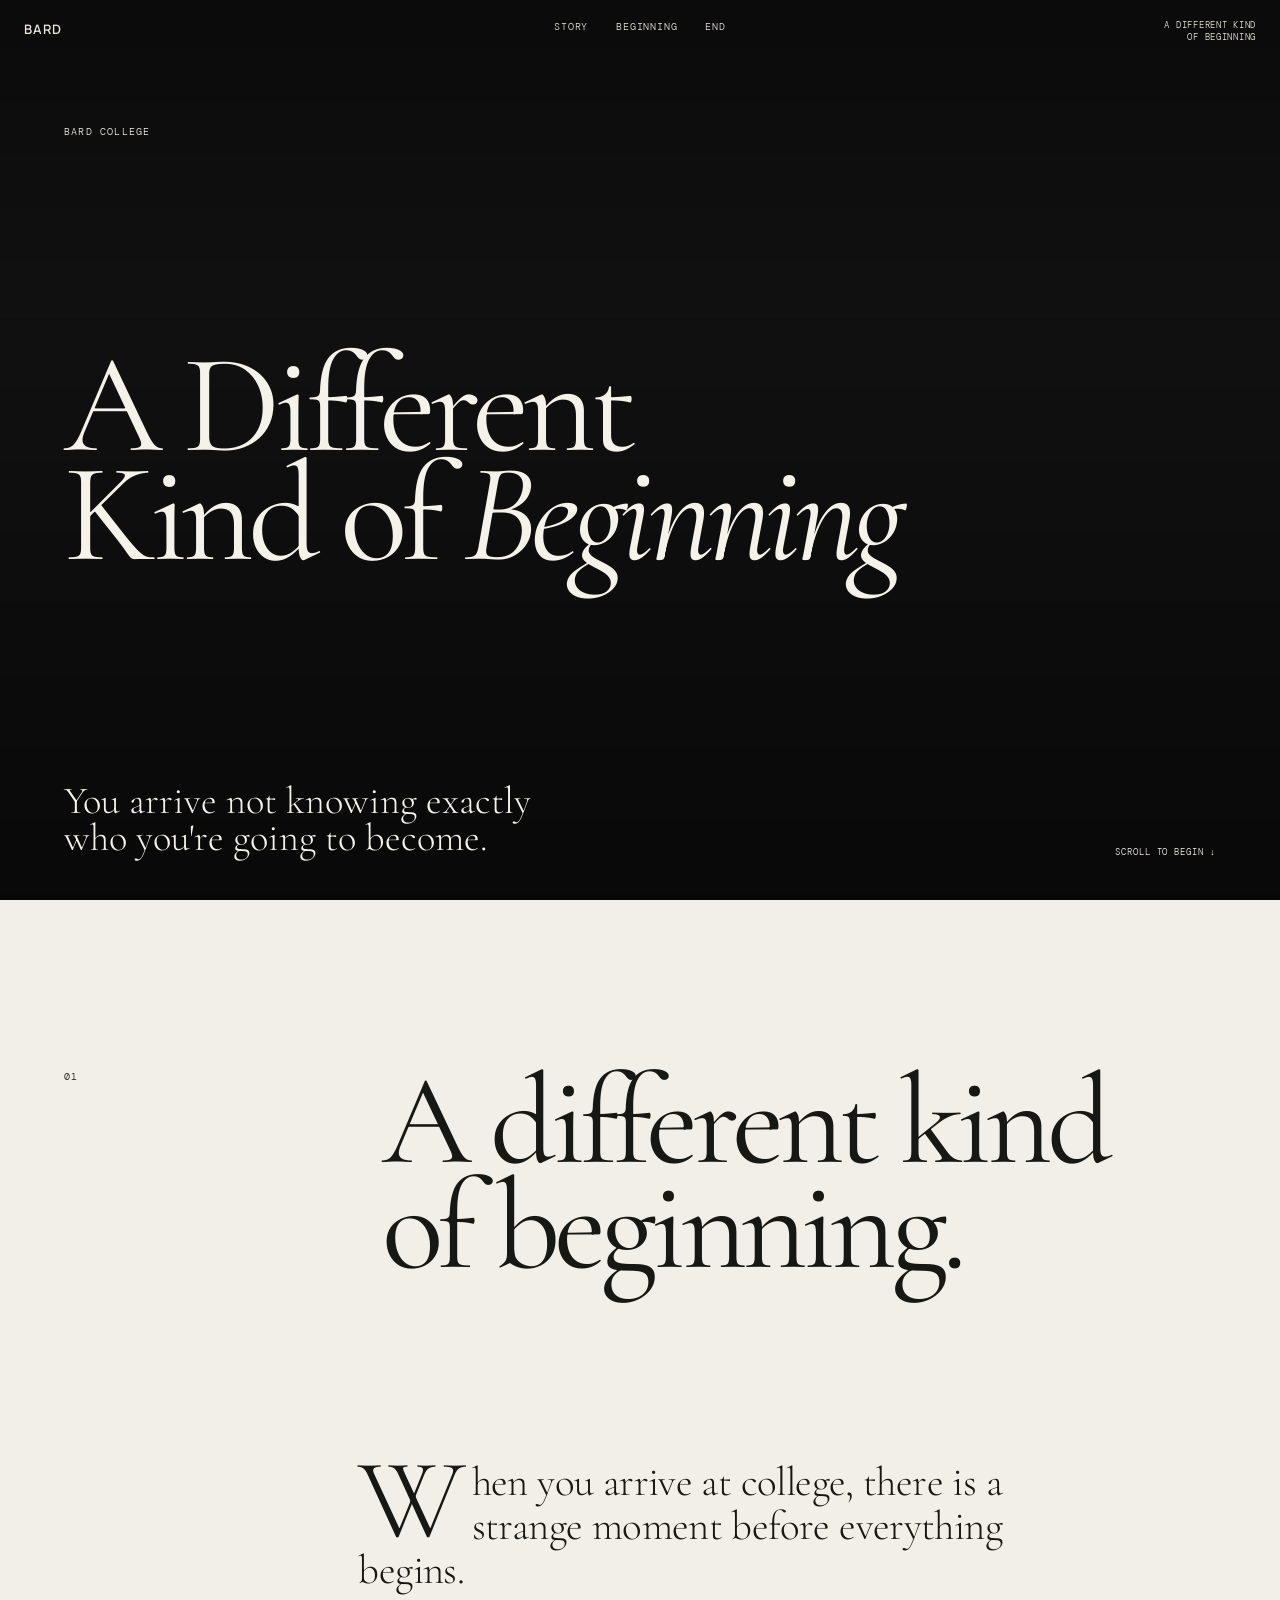
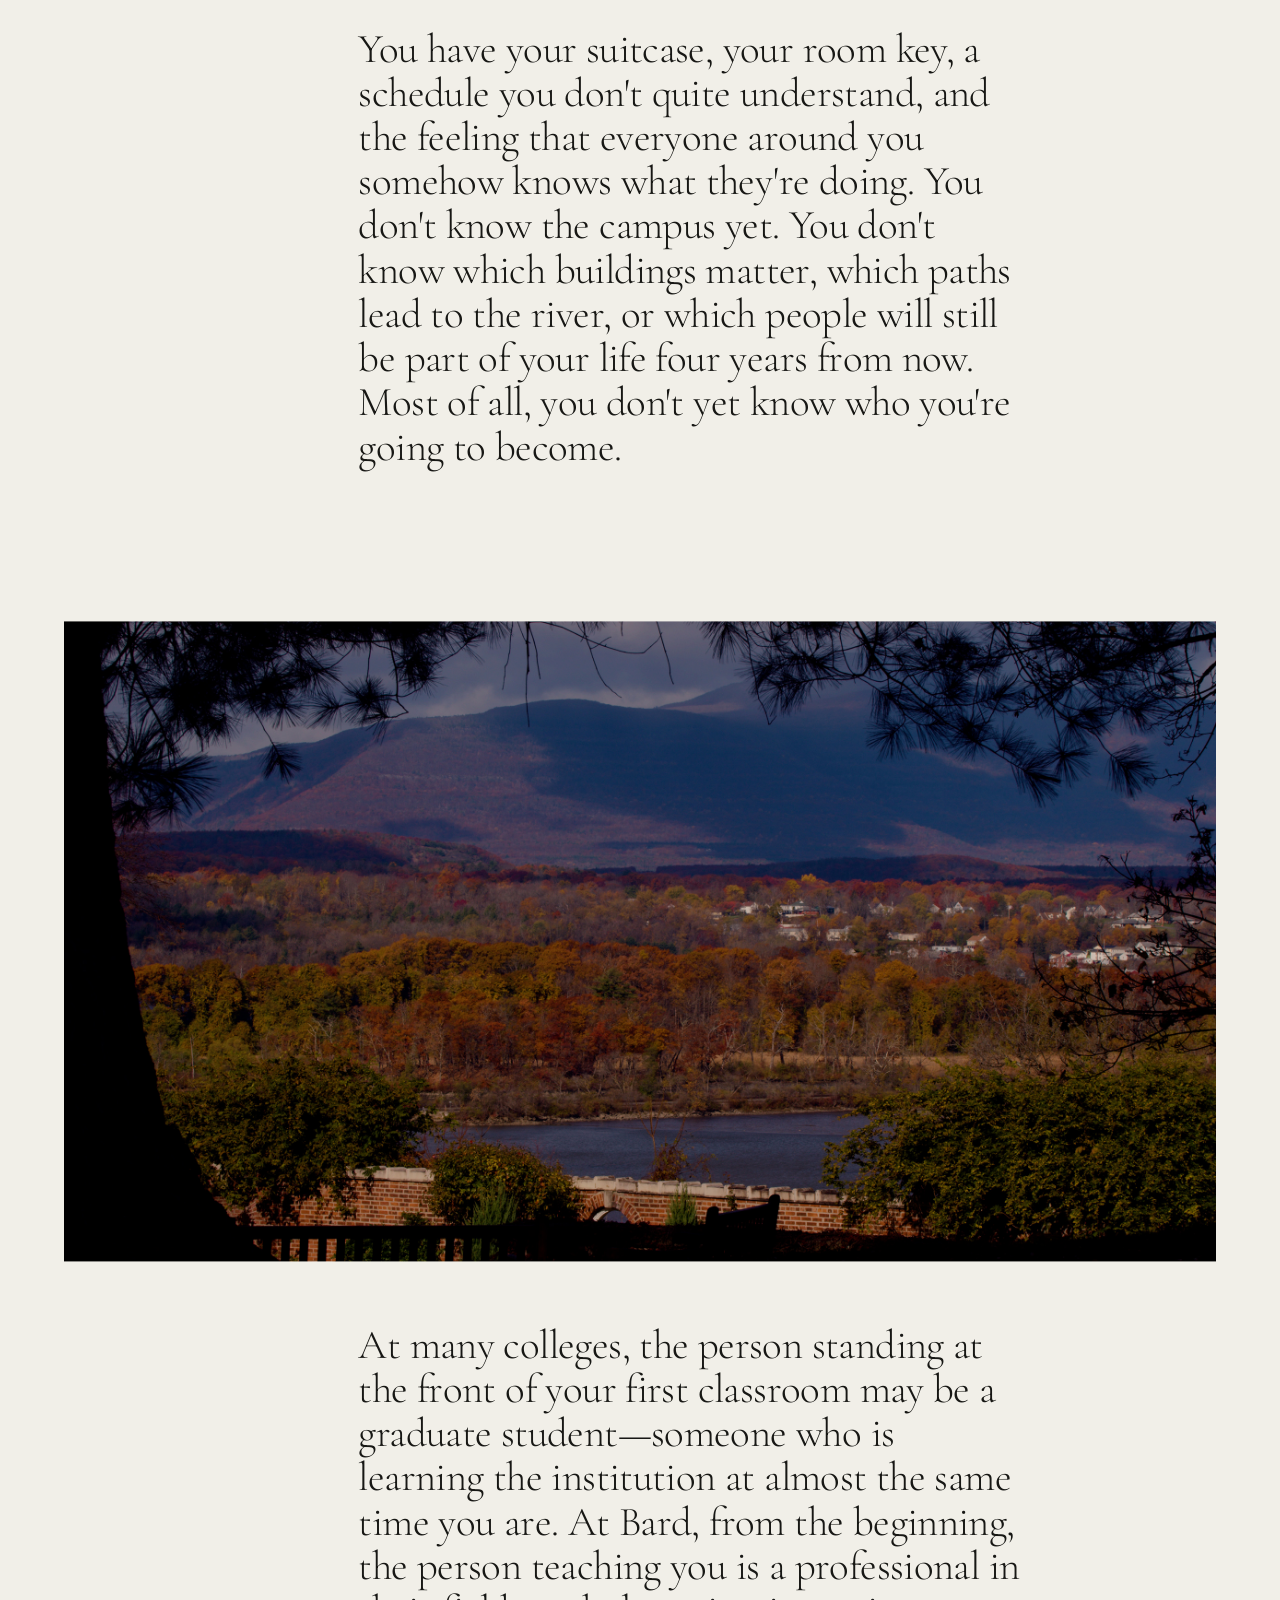
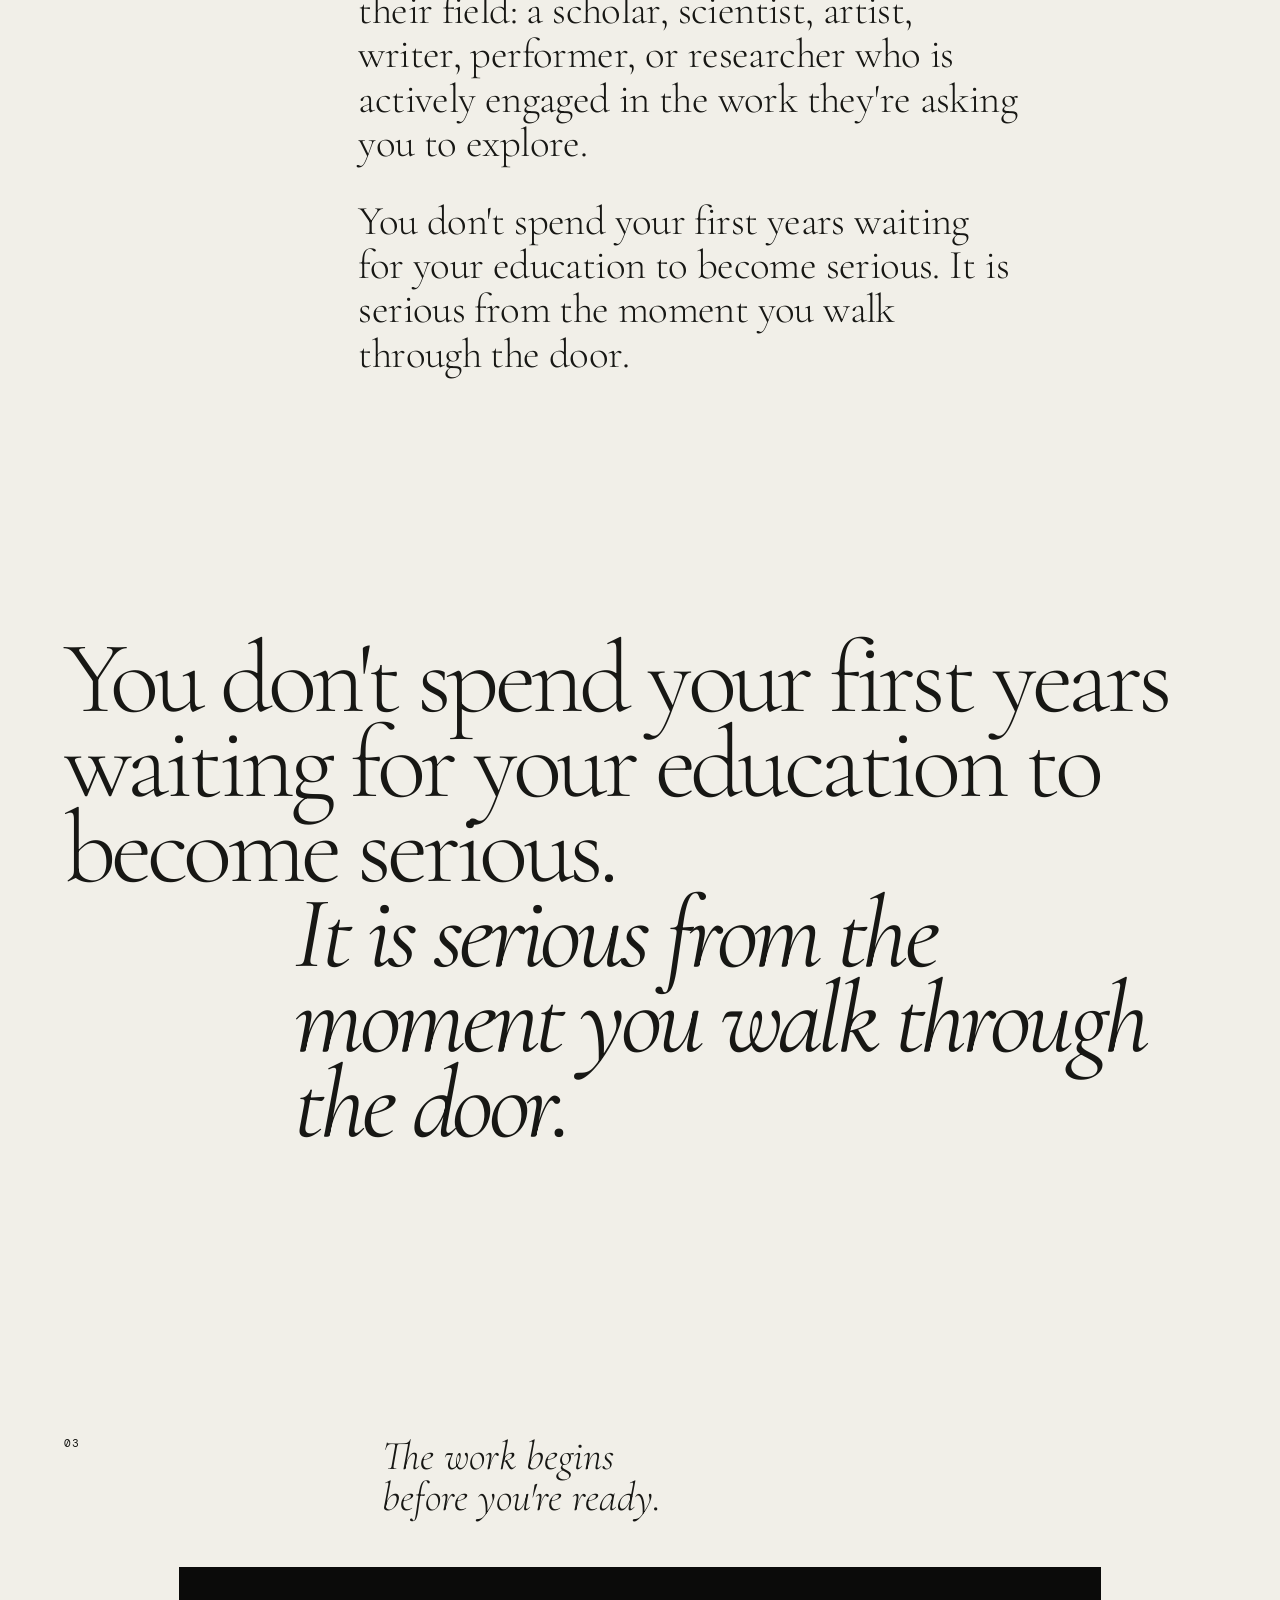
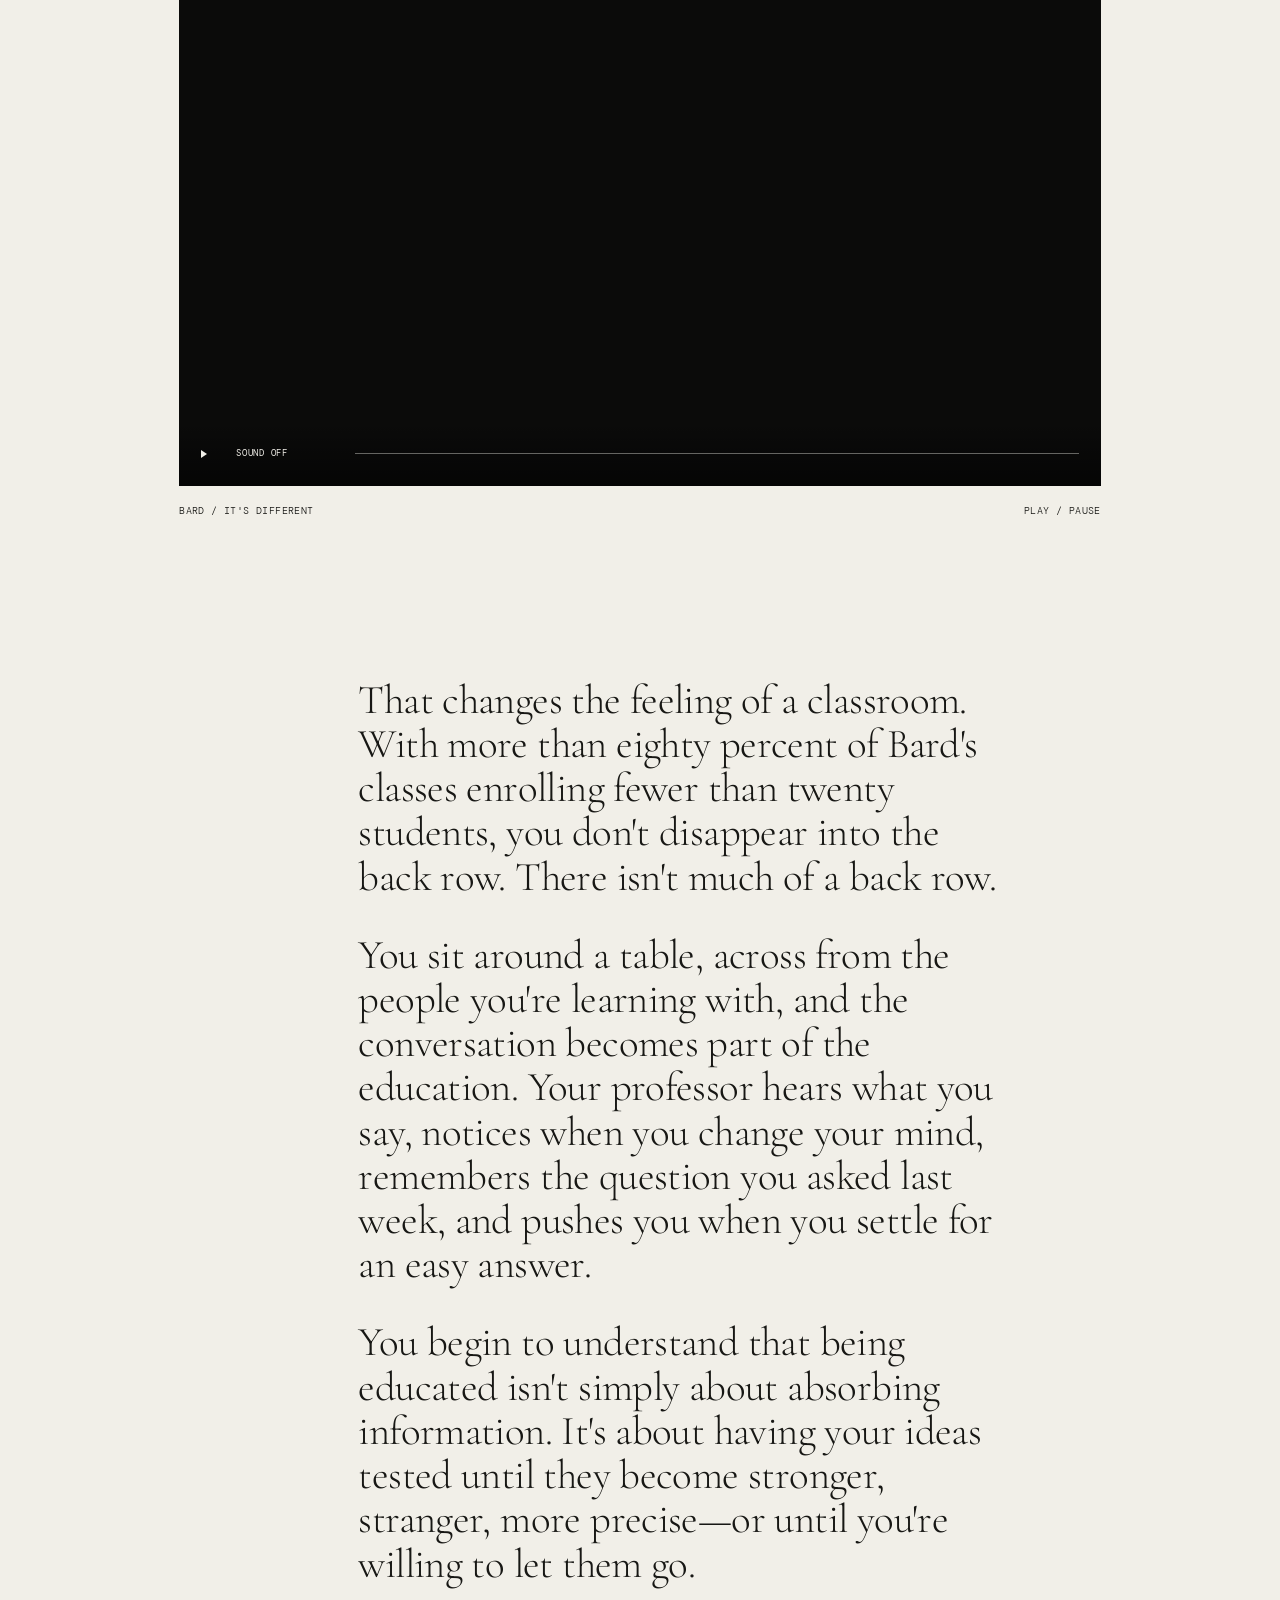
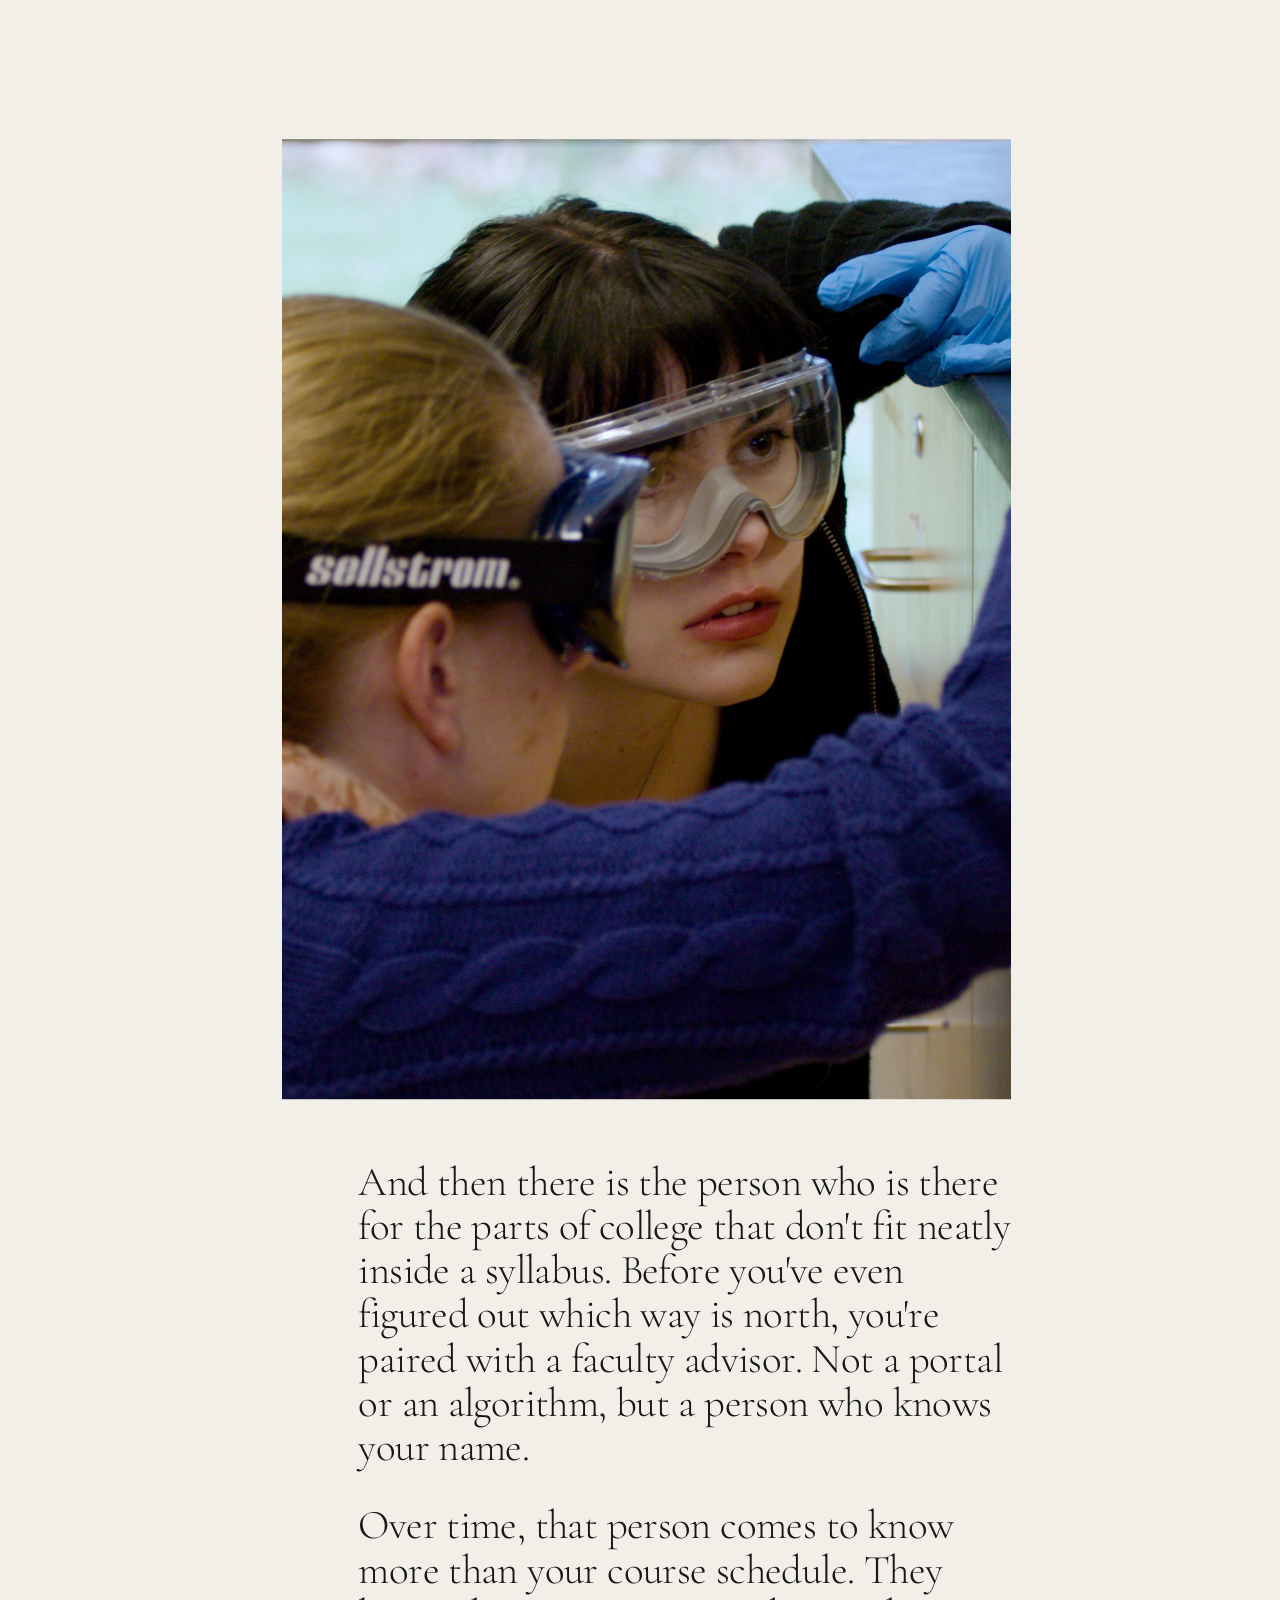
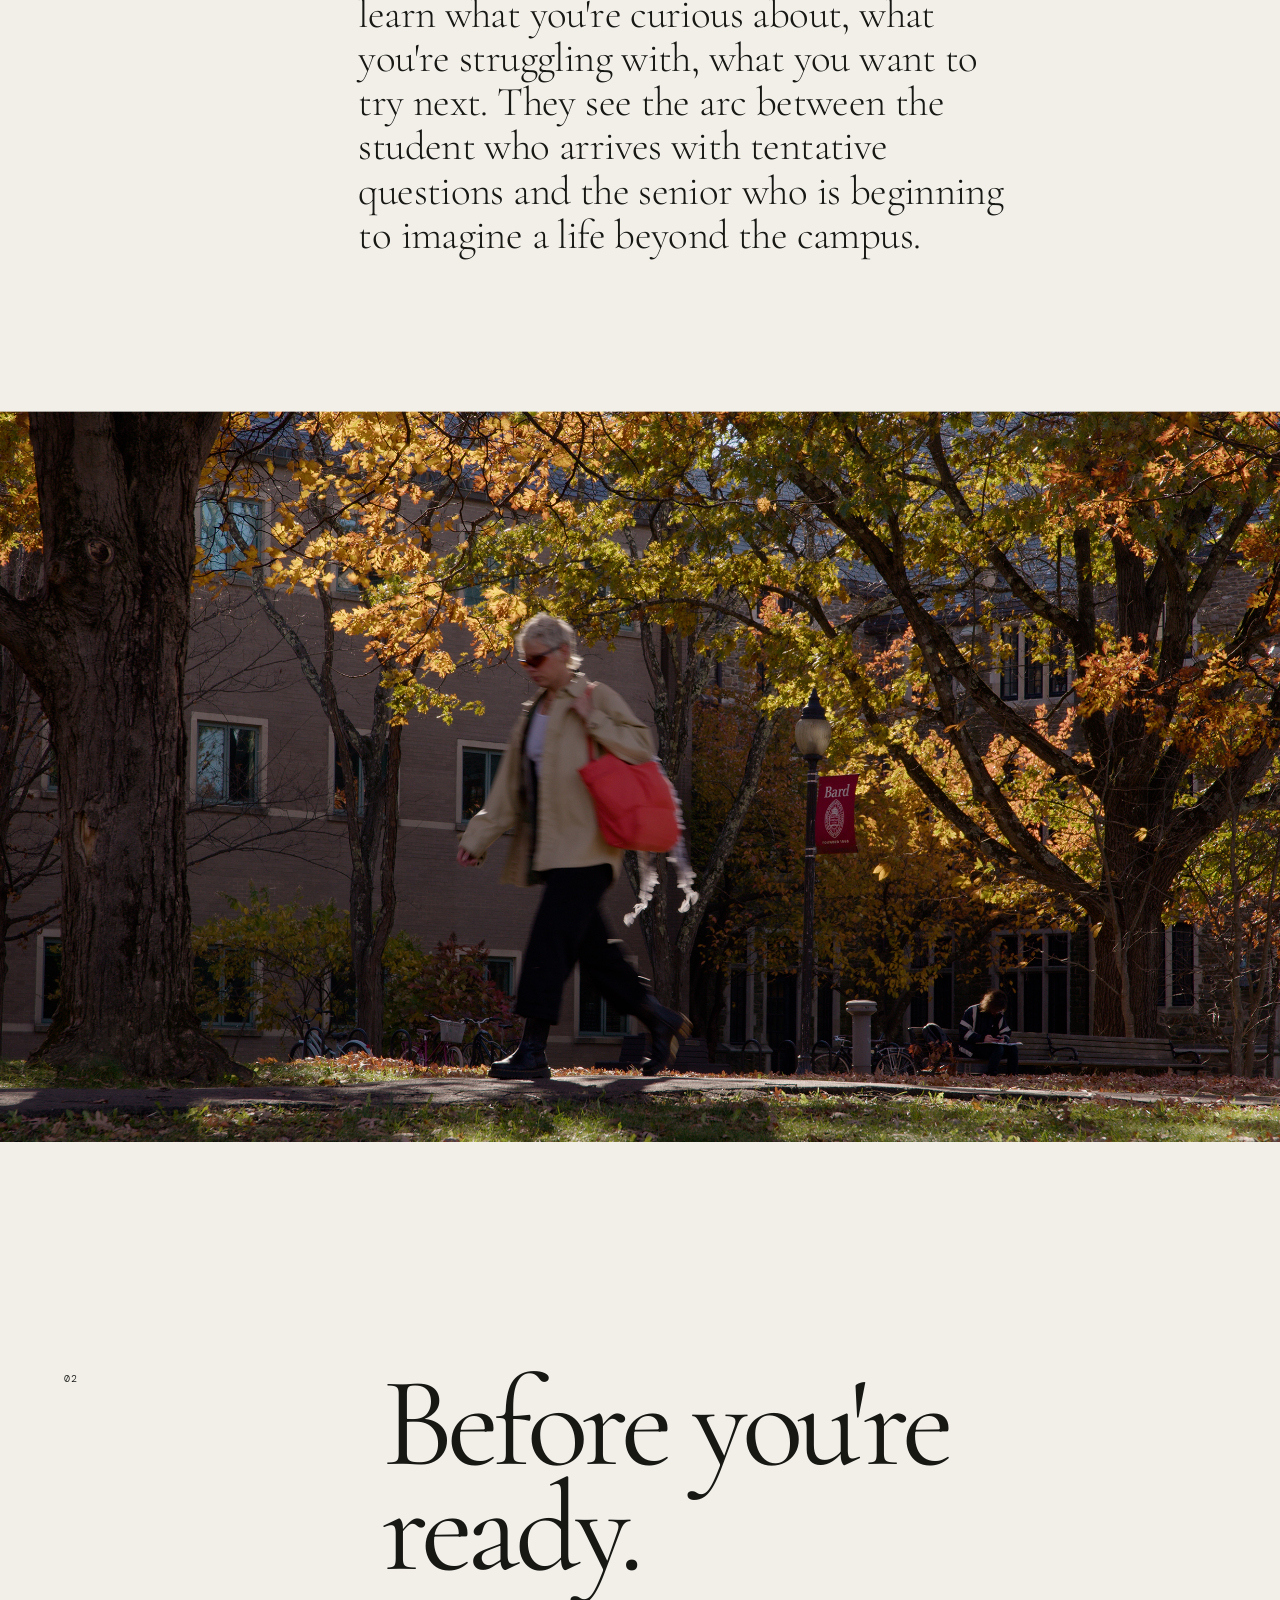
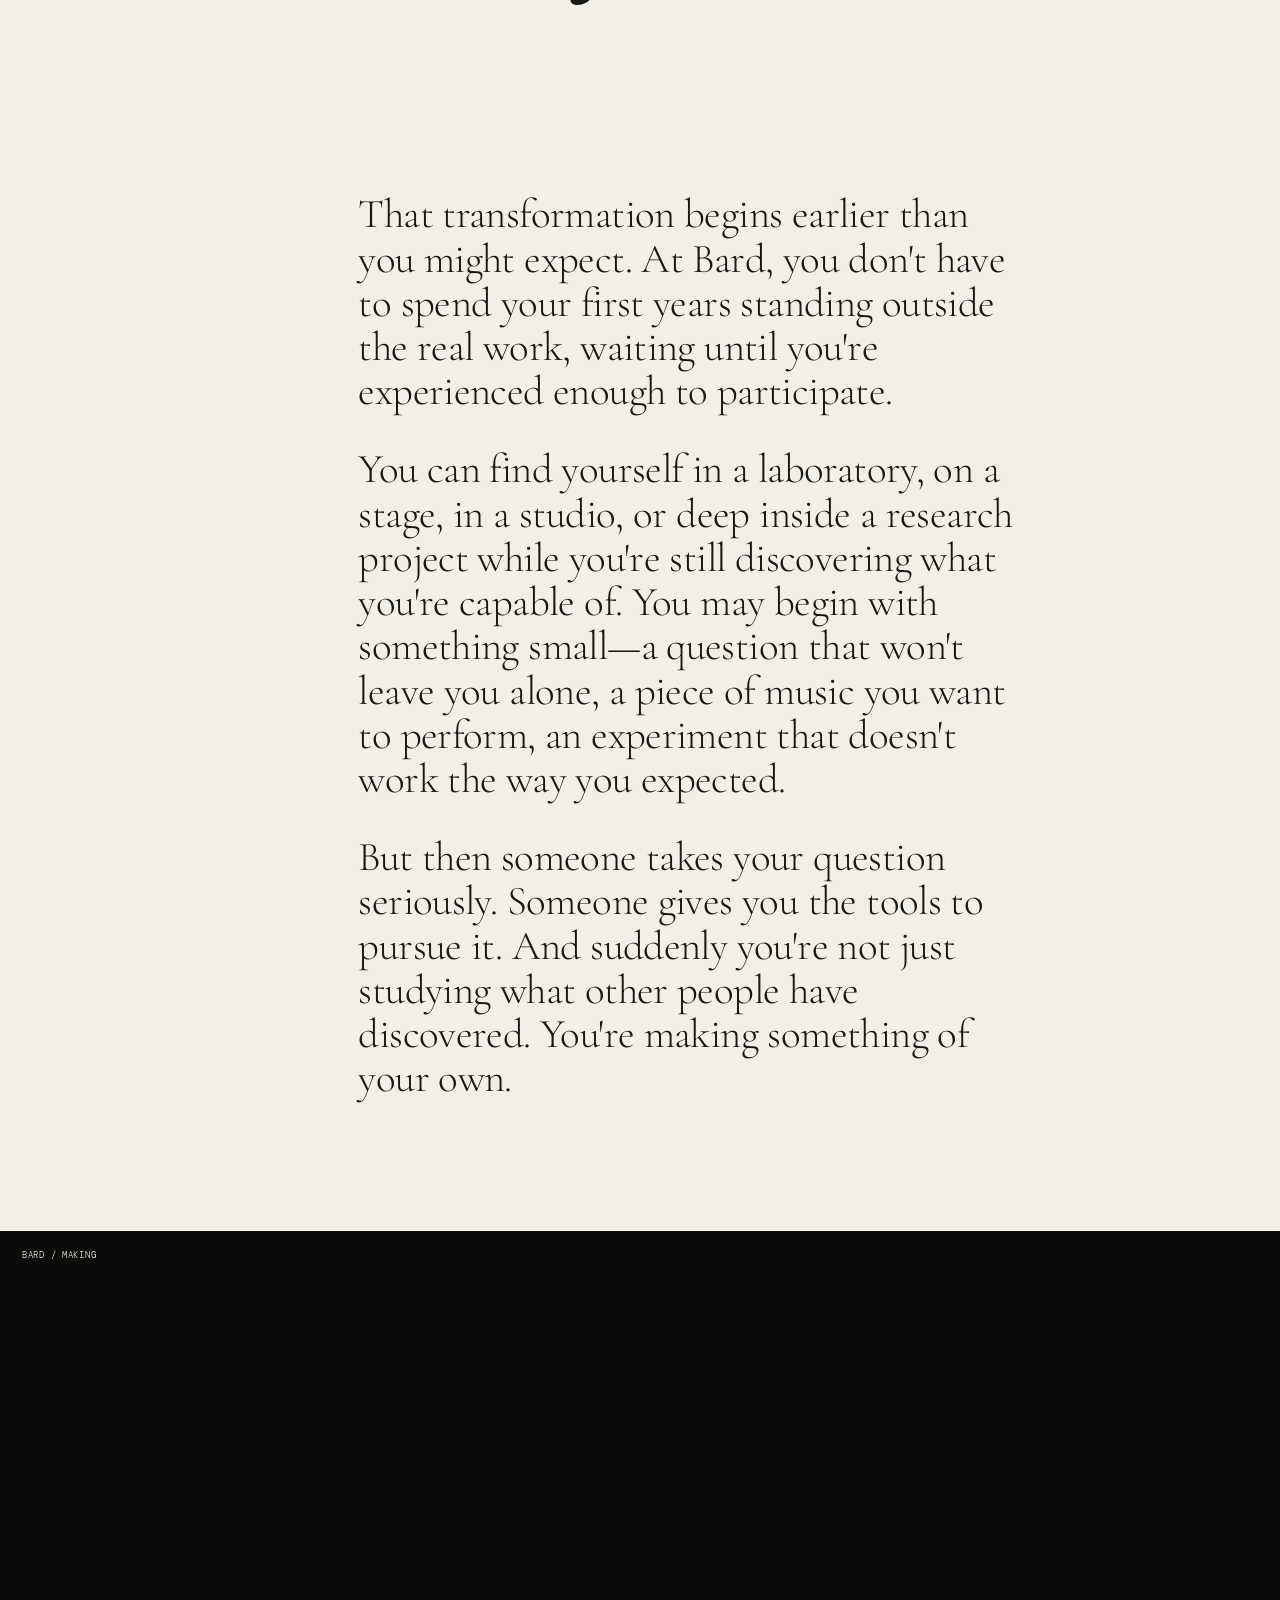
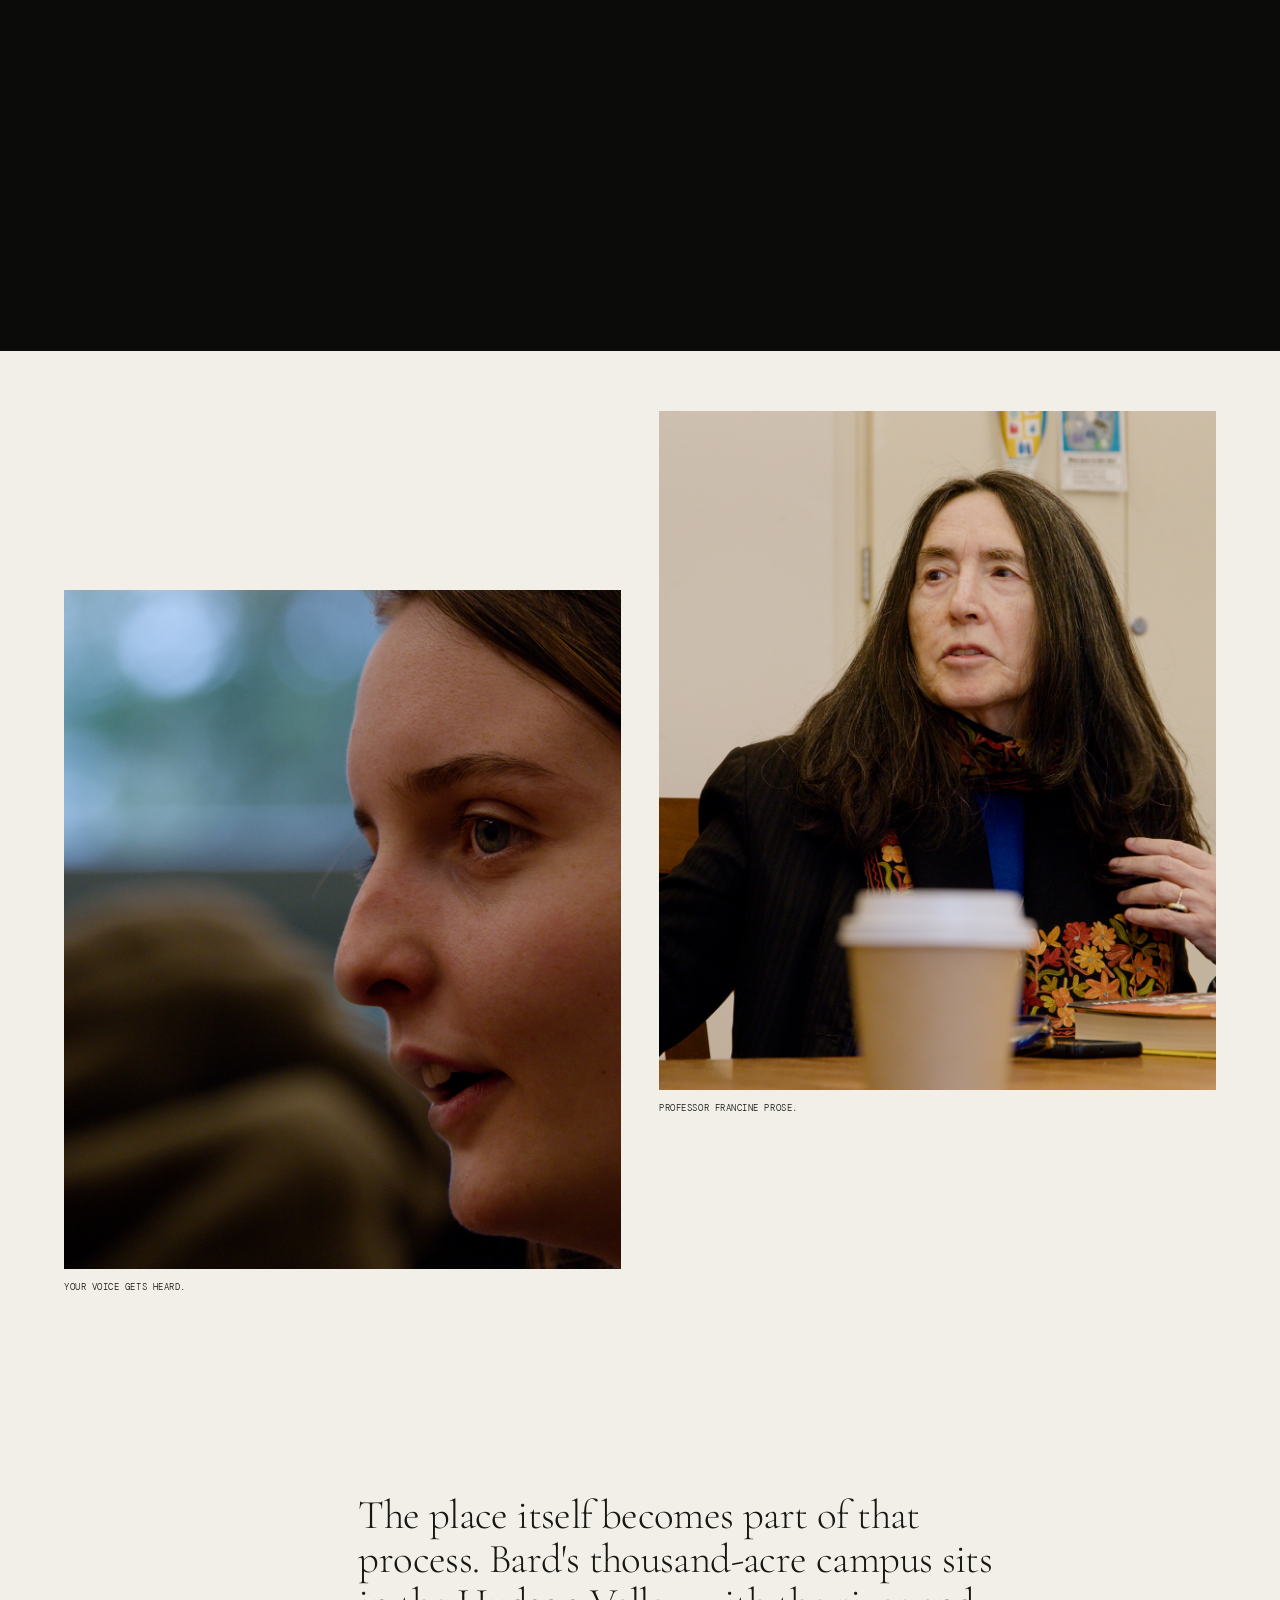
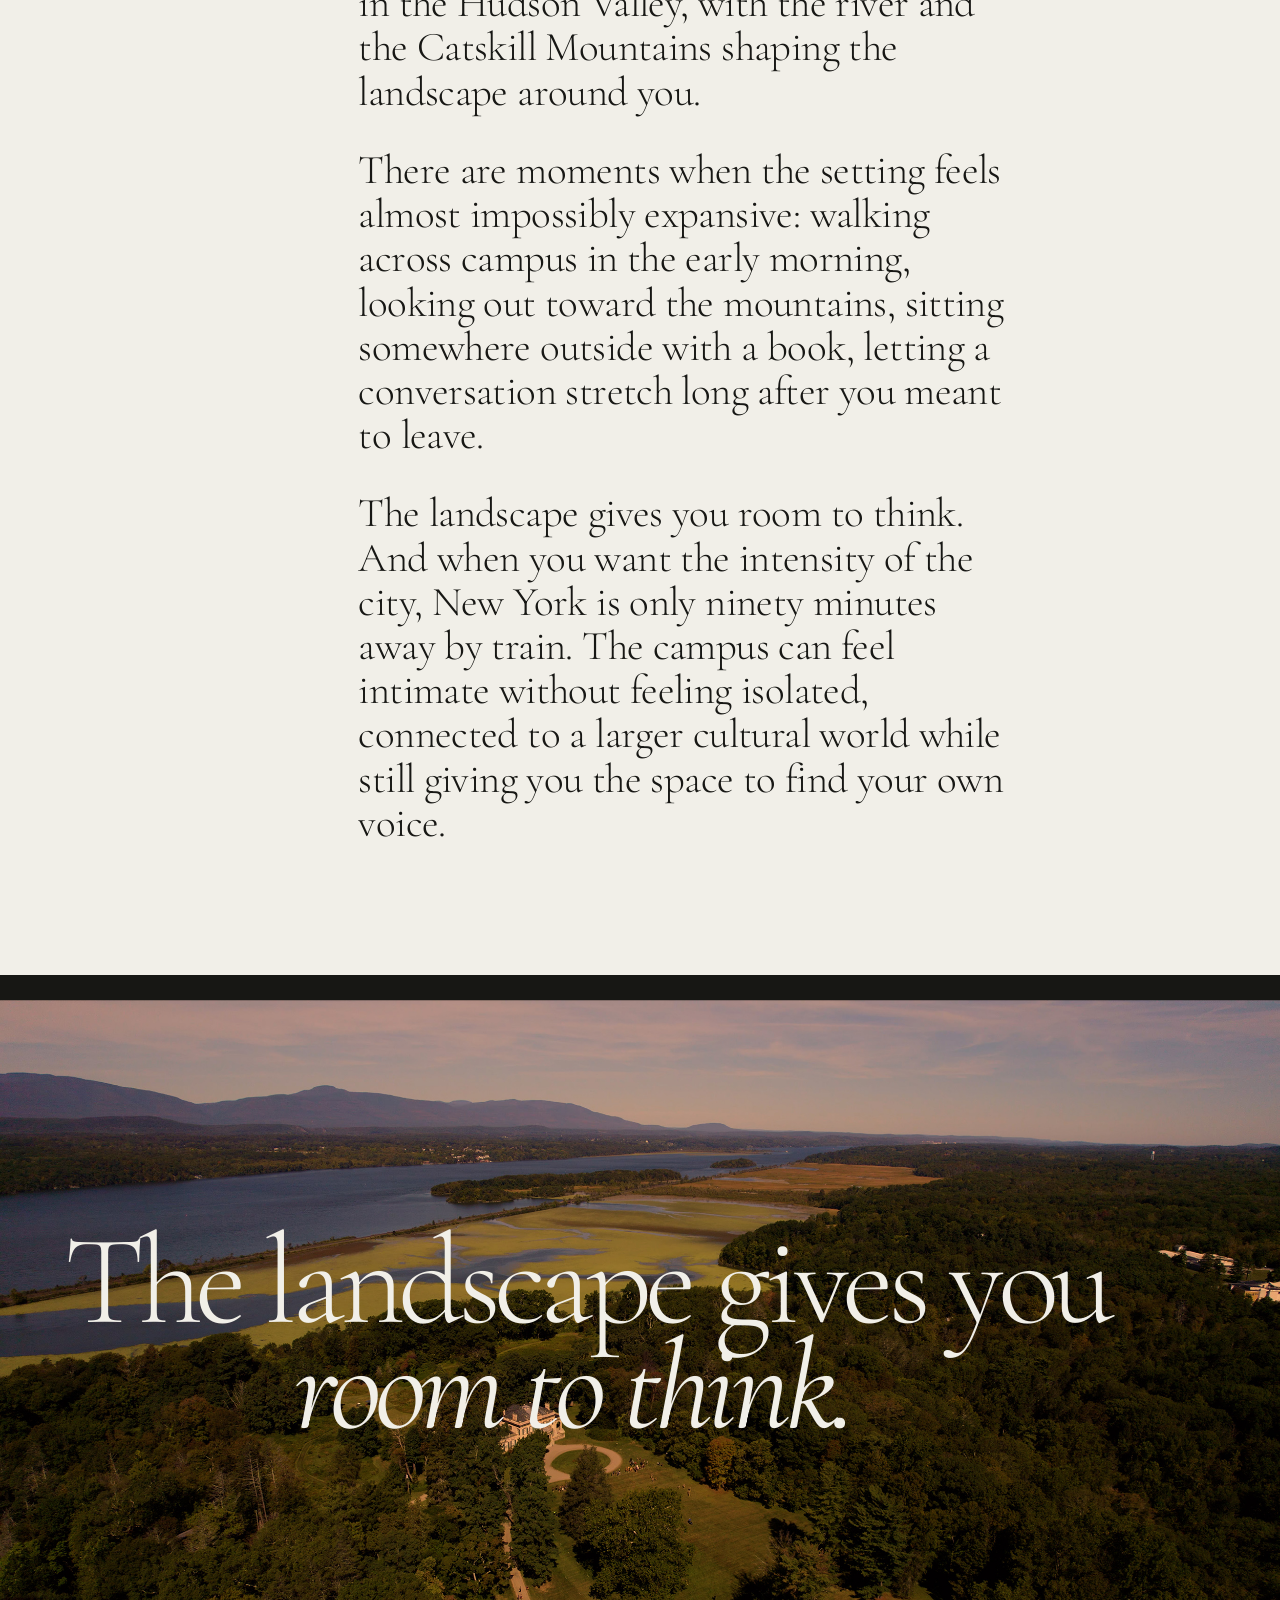
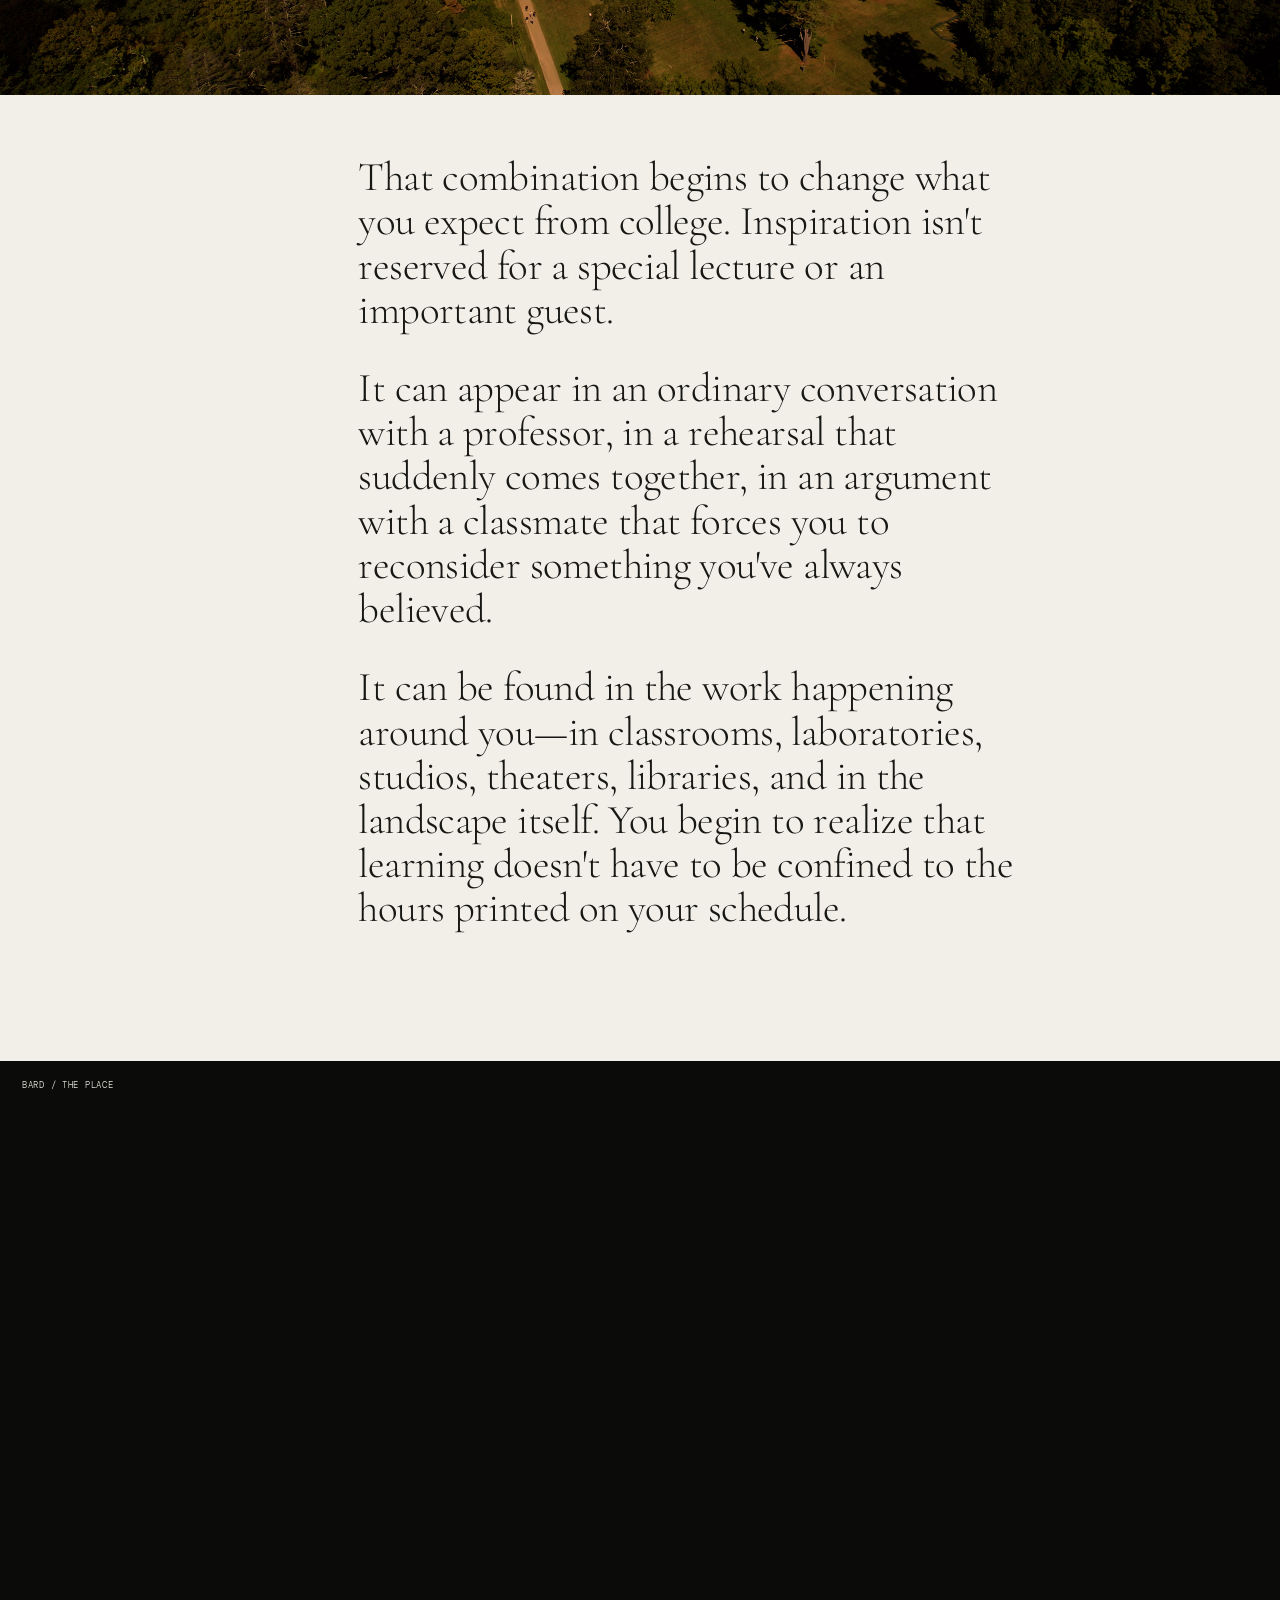
==== commit 11d6f6ba: "Add files via upload" ====
--- a/index.html
+++ b/index.html
@@ -456,7 +456,7 @@
                     >
 
                     <figcaption>
-                        Charting your own way...
+                        Your voice gets heard.
                     </figcaption>
 
                 </figure>
@@ -471,7 +471,7 @@
                     >
 
                     <figcaption>
-                        together.
+                        Professor Francine Prose.
                     </figcaption>
 
                 </figure>
--- a/style.css
+++ b/style.css
@@ -574,7 +574,7 @@
 .landscape-feature .editorial-image img {
     display: block;
     width: 100%;
-    aspect-ratio: 2.15 / 1;
+    aspect-ratio: 16 / 9;
     object-fit: cover;
 }
 
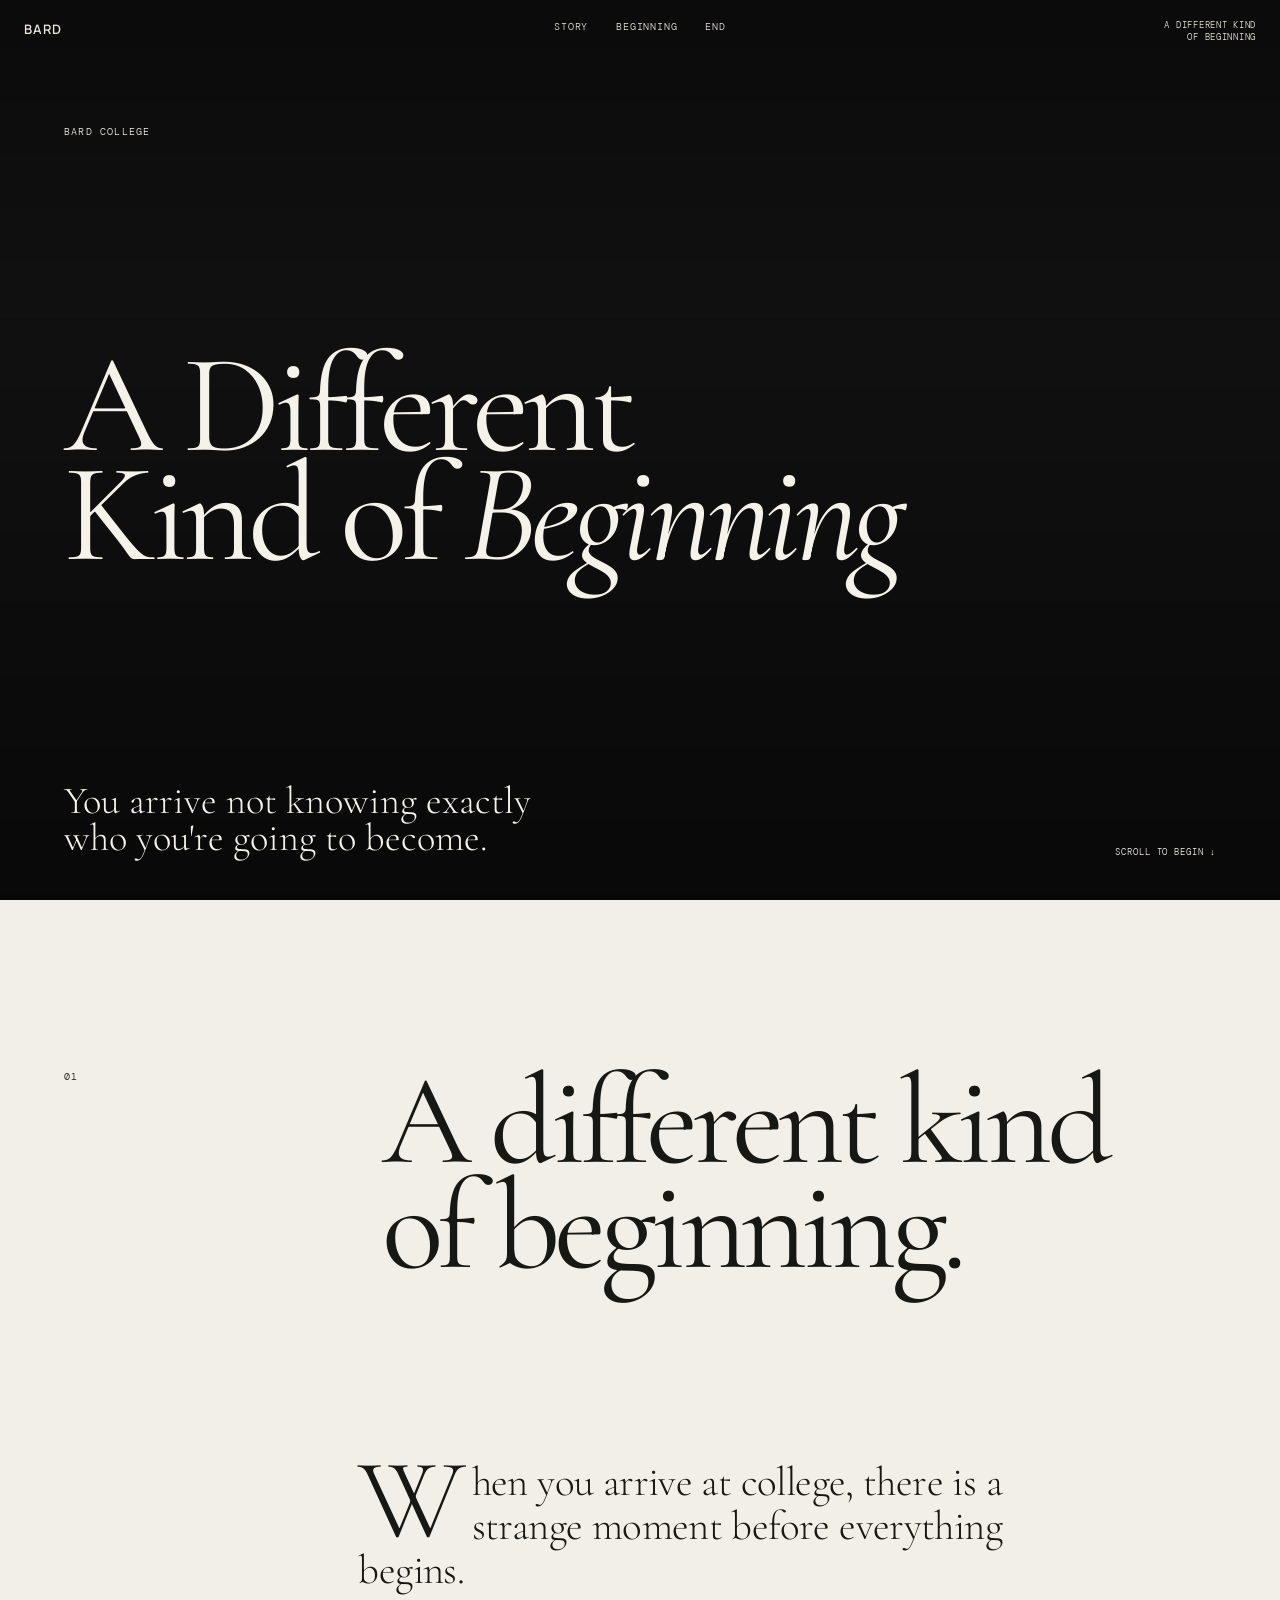
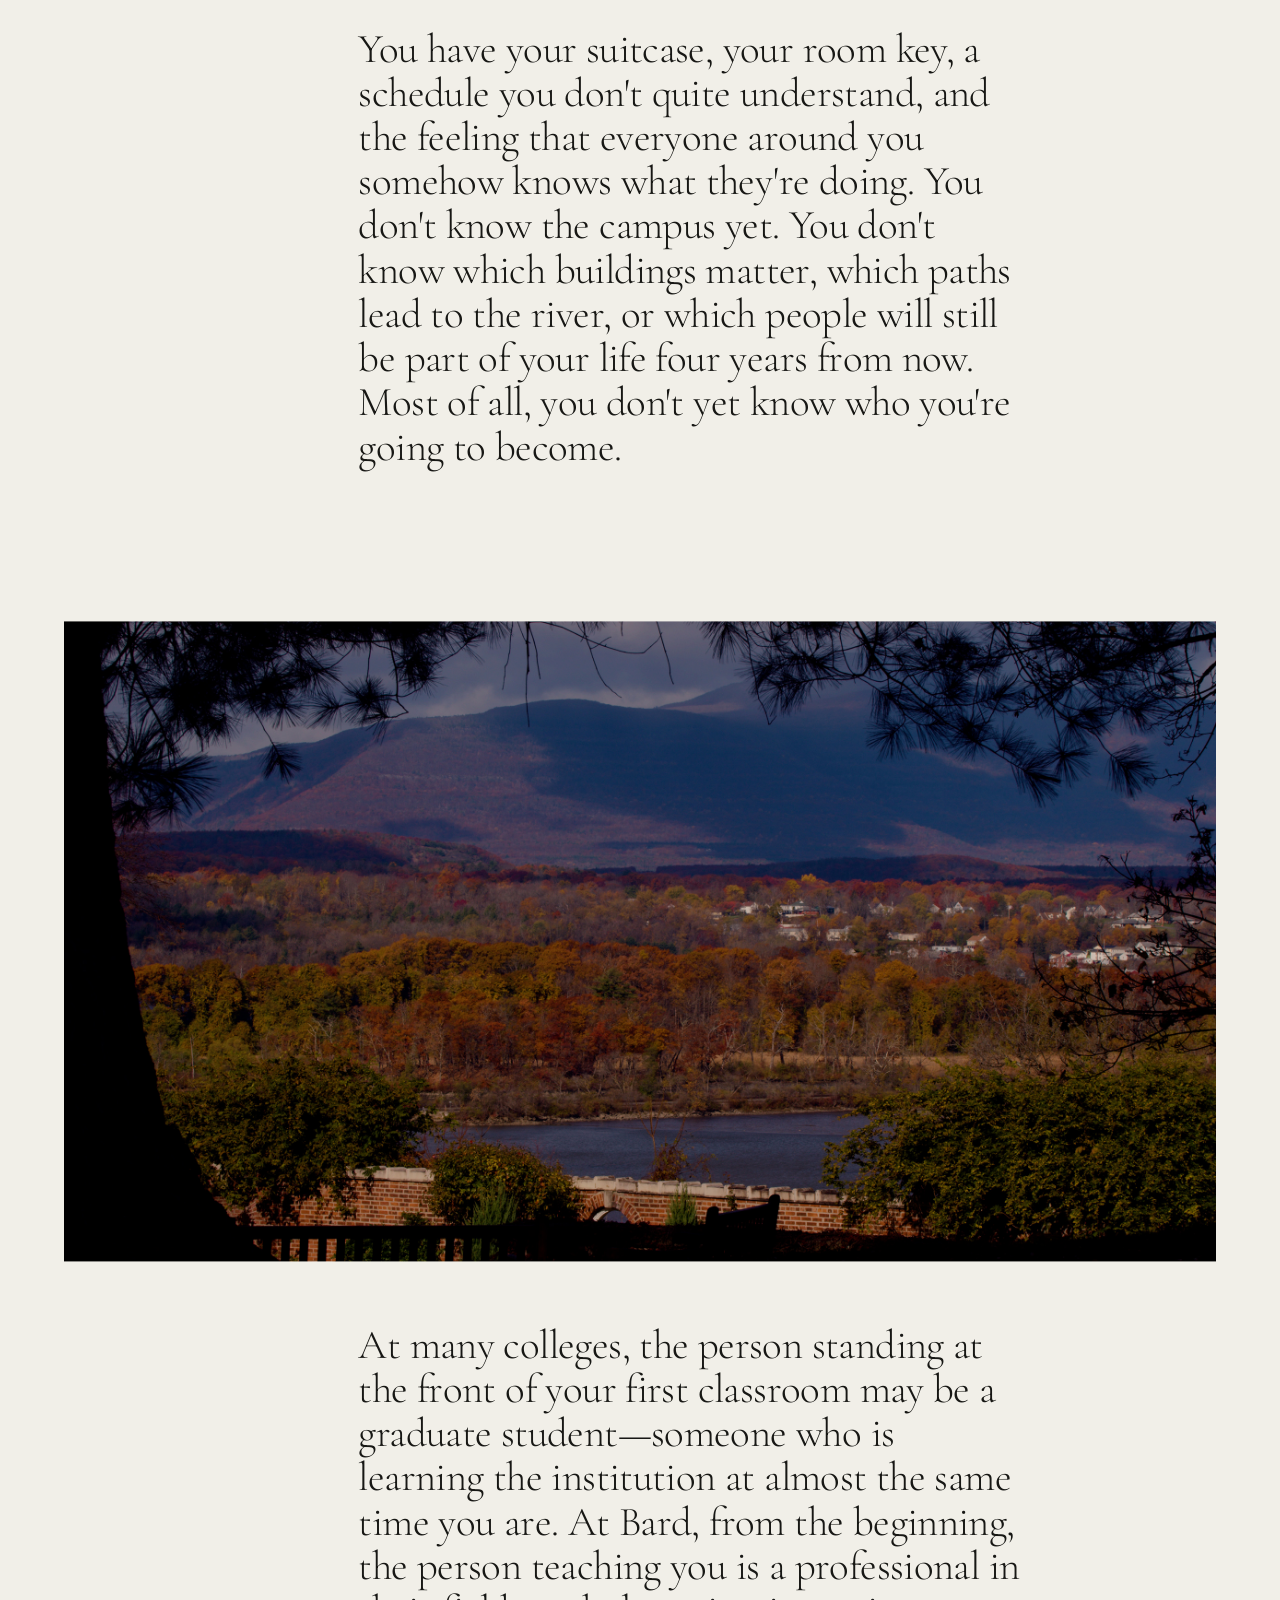
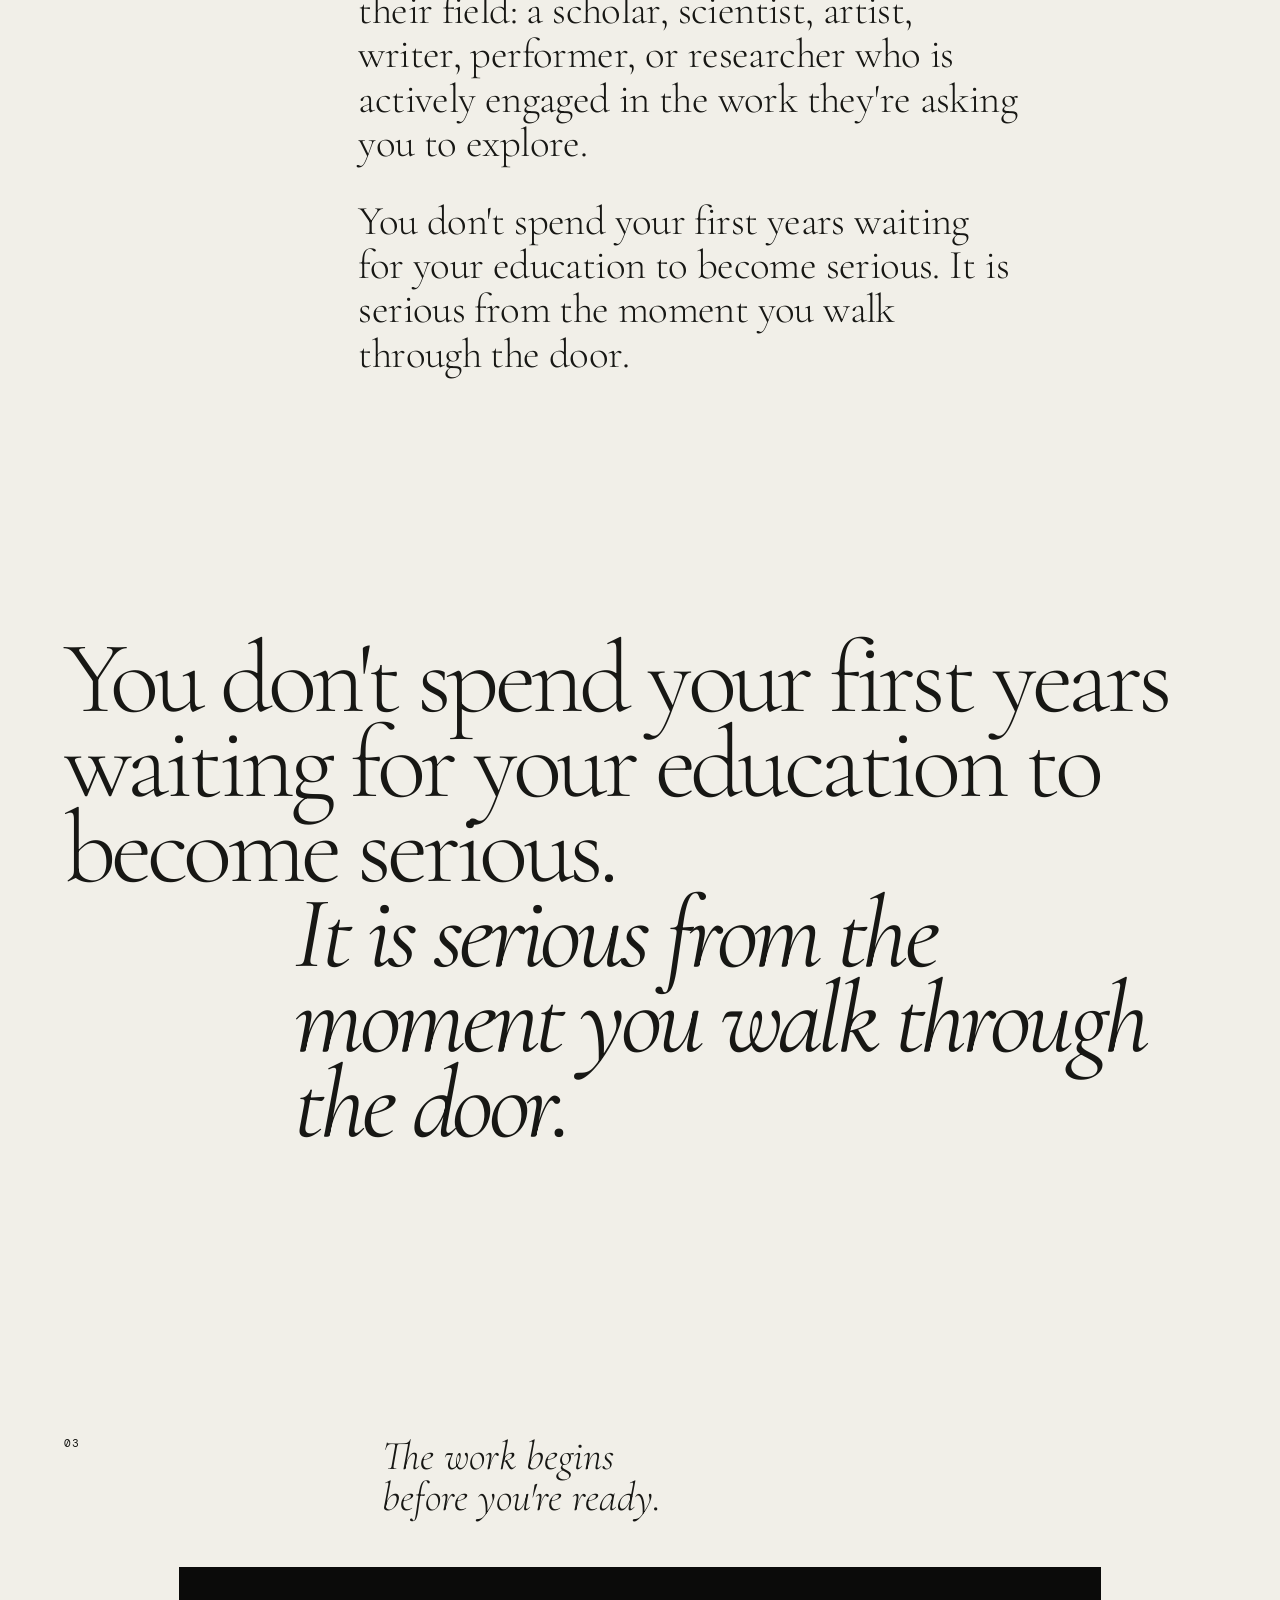
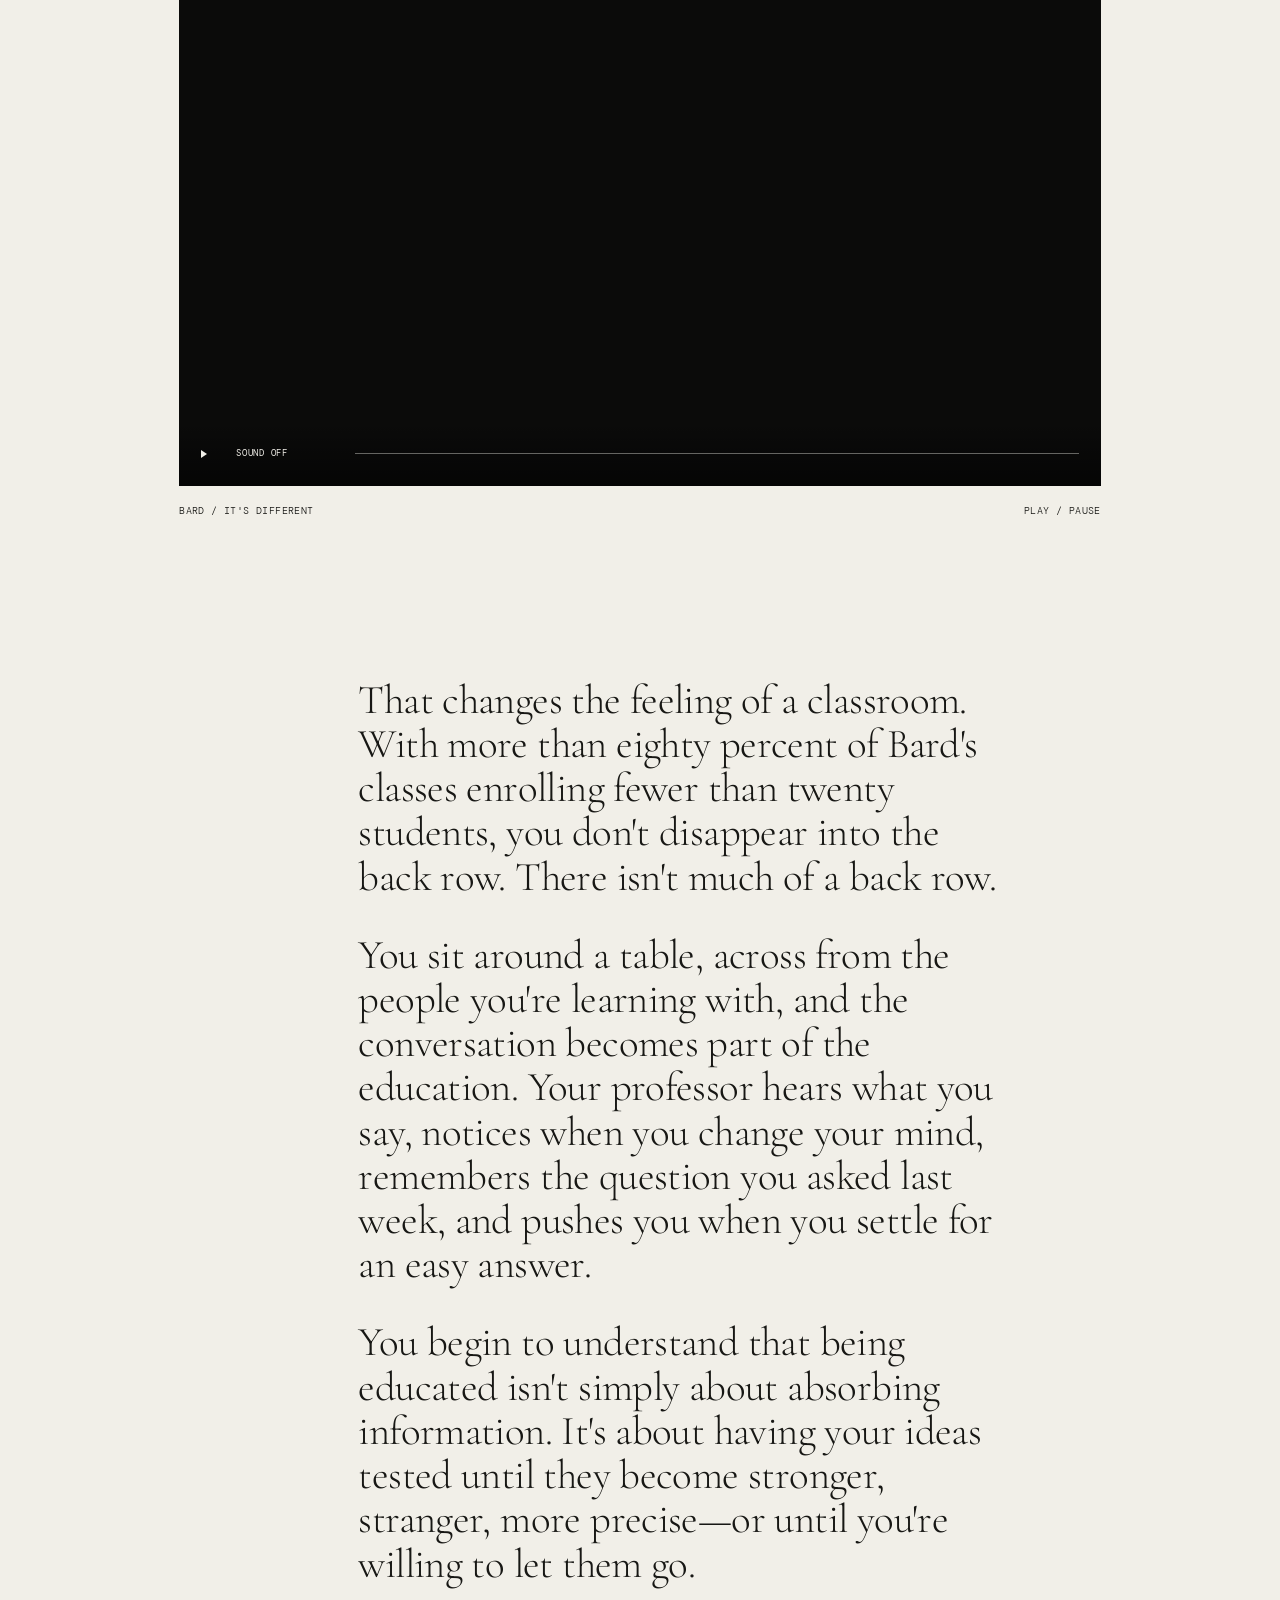
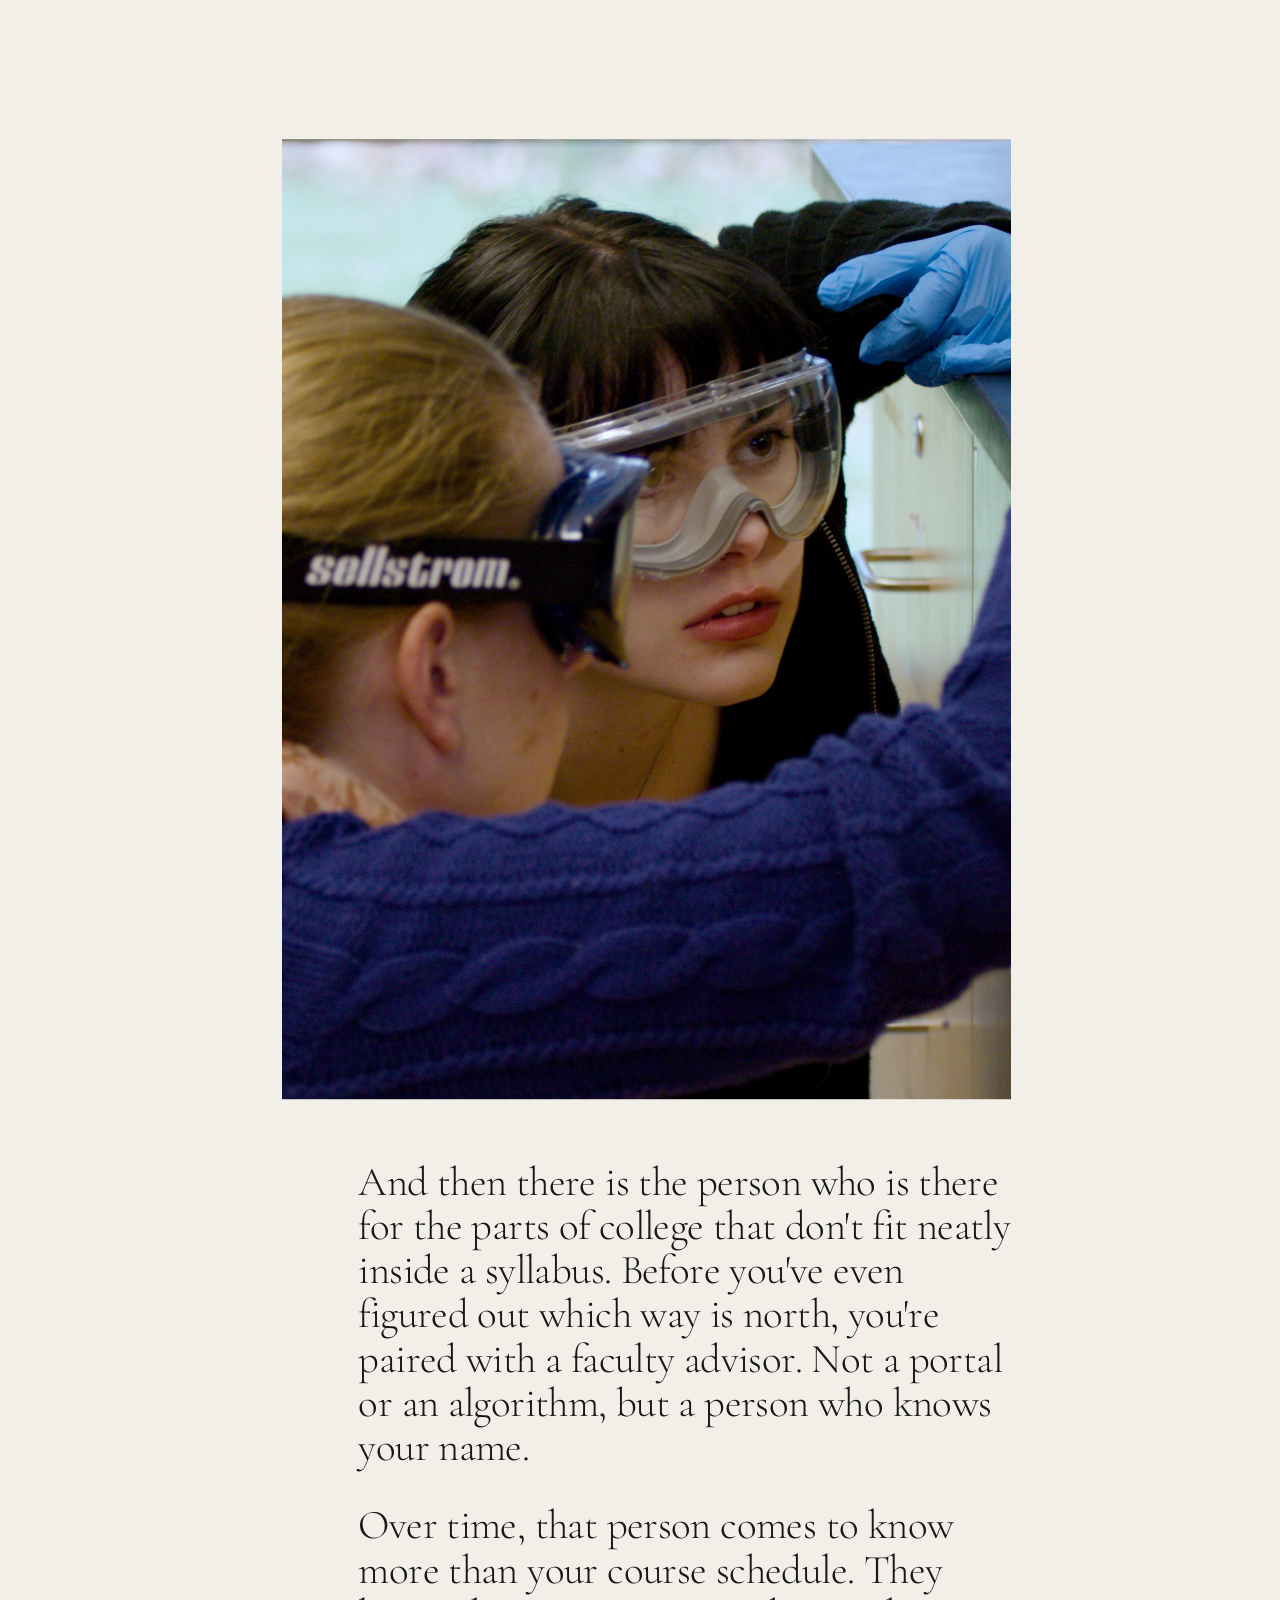
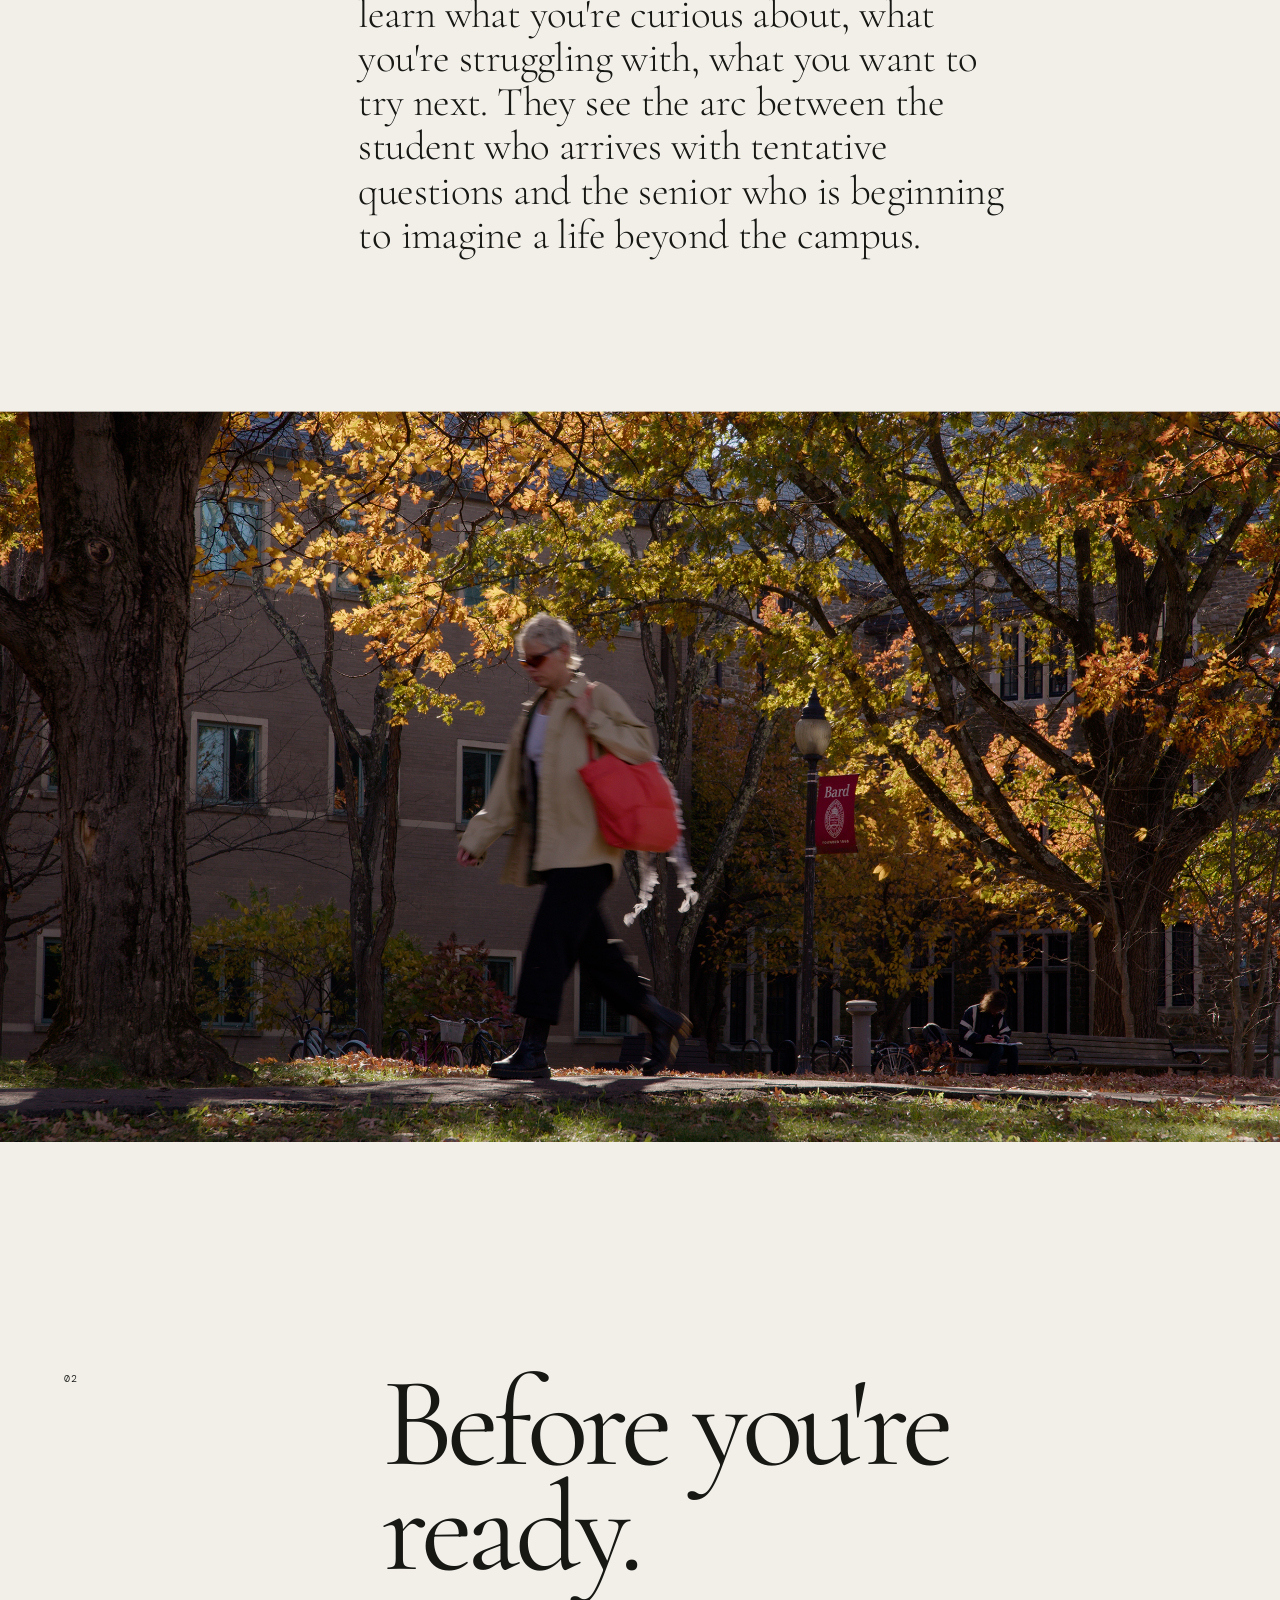
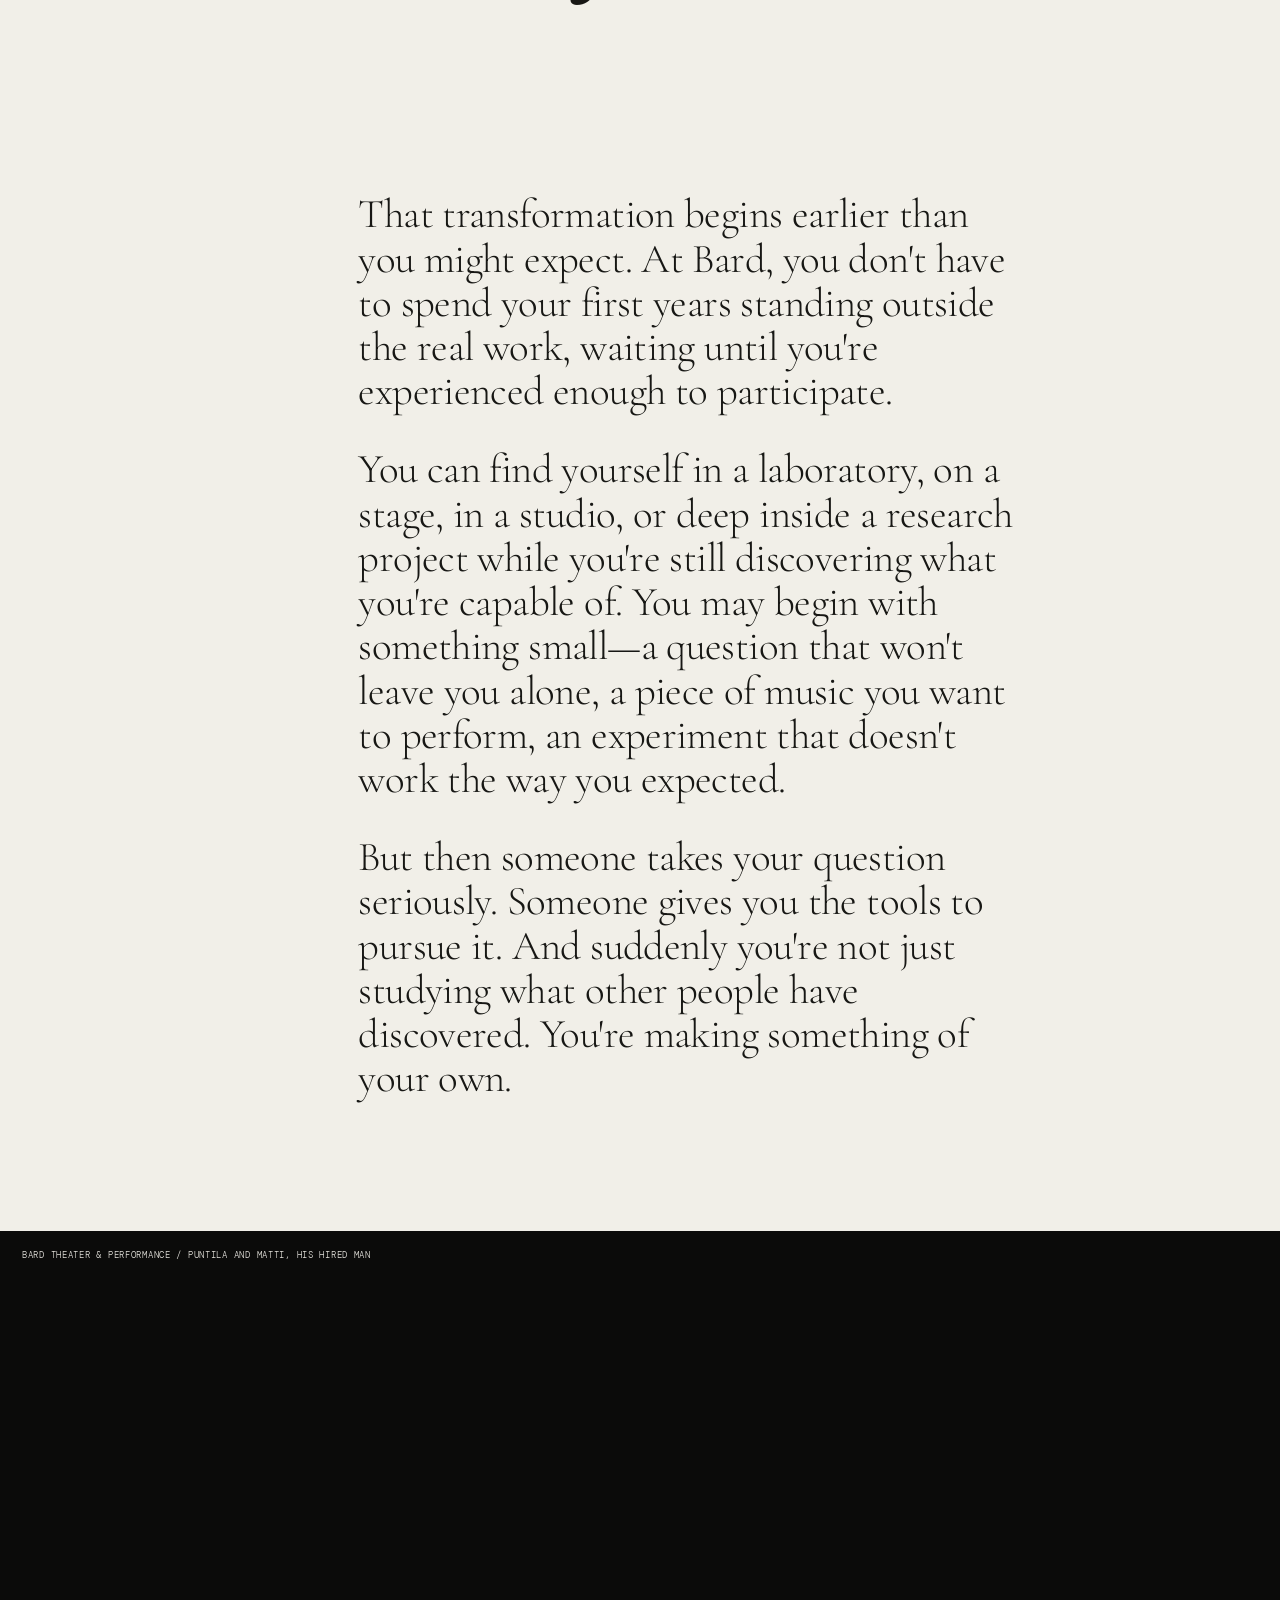
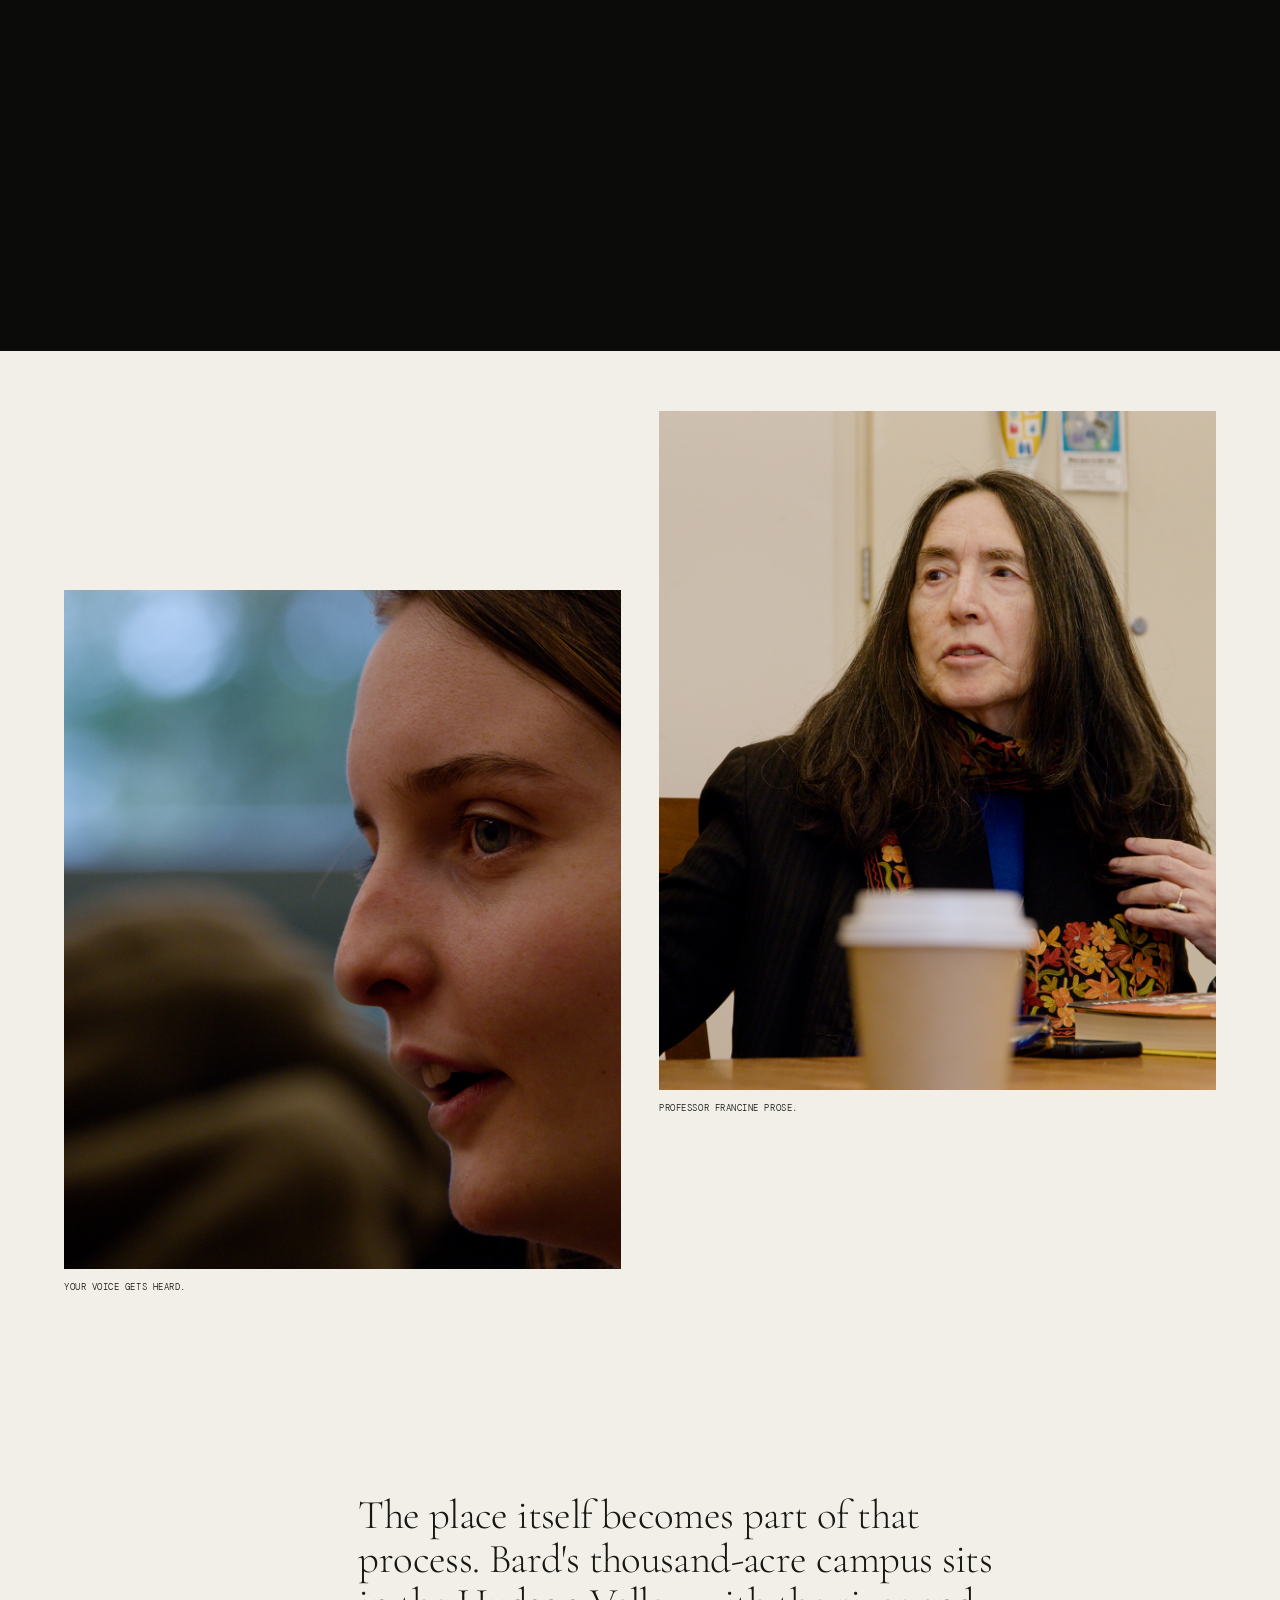
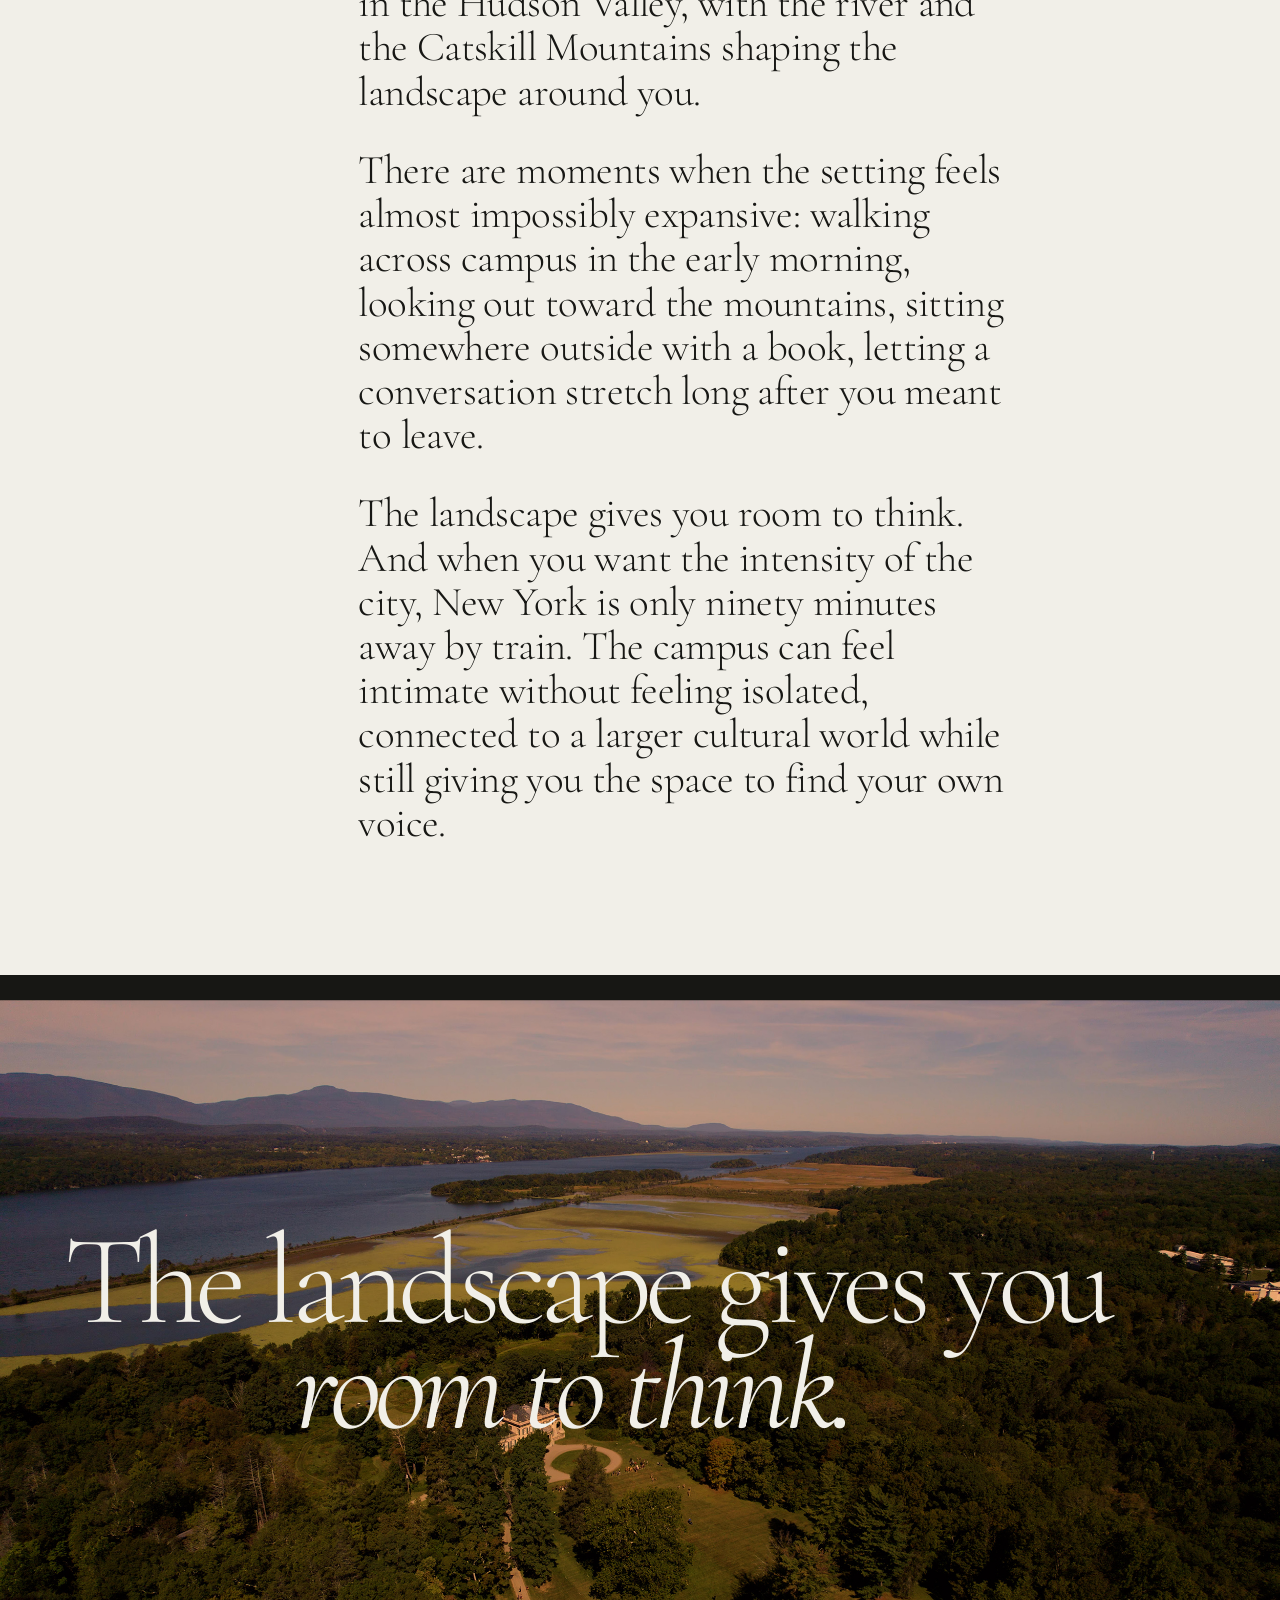
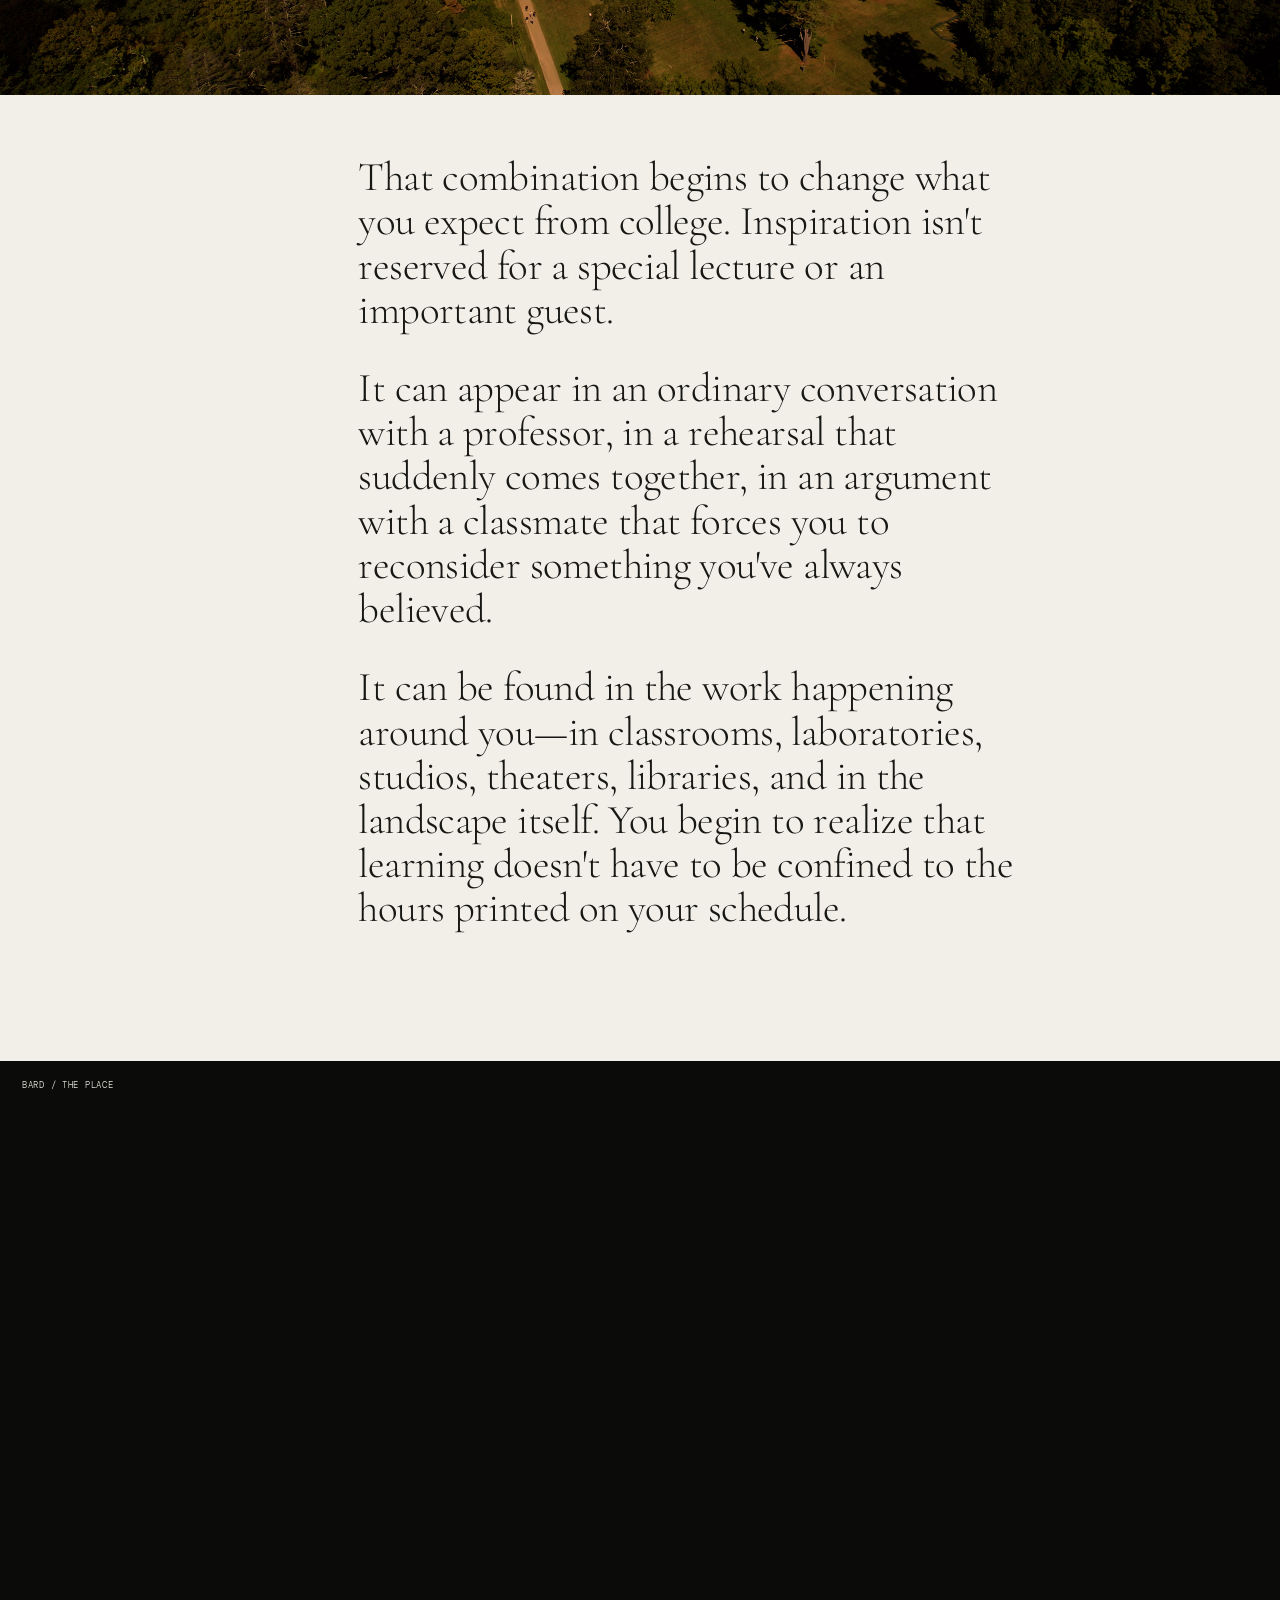
==== commit 013e4415: "Add files via upload" ====
--- a/index.html
+++ b/index.html
@@ -423,25 +423,26 @@
                  FULL WIDTH VIDEO — MAKING
                  ================================================== -->
 
-            <section class="video-section">
-
-                <div class="video-label">
-                    BARD / MAKING
-                </div>
-
-                <div class="video-frame">
-
-                    <iframe
-                        src="https://player.vimeo.com/video/1229127730?h=671aad43b7&autoplay=1&muted=1&loop=1&background=1&title=0&byline=0&portrait=0"
-                        title="Bard — It's Different"
-                        frameborder="0"
-                        allow="autoplay; fullscreen; picture-in-picture"
-                        allowfullscreen>
-                    </iframe>
-
-                </div>
-
-            </section>
+<section class="video-section">
+
+    <div class="video-label">
+        BARD THEATER & PERFORMANCE / PUNTILA AND MATTI, HIS HIRED MAN
+    </div>
+
+    <div class="video-frame">
+
+        <iframe
+            src="https://player.vimeo.com/video/1229127730?h=671aad43b7&autoplay=1&muted=1&loop=1&background=1&title=0&byline=0&portrait=0"
+            title="Bard — It's Different"
+            frameborder="0"
+            allow="autoplay; fullscreen; picture-in-picture"
+            allowfullscreen>
+        </iframe>
+
+    </div>
+
+
+</section>
 
 
 
--- a/style.css
+++ b/style.css
@@ -1531,4 +1531,33 @@
         text-align: right;
     }
 
+}
+
+/* ============================================================
+   VIDEO CAPTION
+   ============================================================ */
+
+.video-caption {
+    display: flex;
+    justify-content: space-between;
+    align-items: baseline;
+
+    padding: 12px 0 0;
+
+    font-family: "DM Mono", monospace;
+    font-size: 10px;
+    line-height: 1.2;
+    letter-spacing: .08em;
+    text-transform: uppercase;
+
+    color: #171714;
+}
+
+@media (max-width: 600px) {
+
+    .video-caption {
+        padding-top: 10px;
+        font-size: 9px;
+    }
+
 }
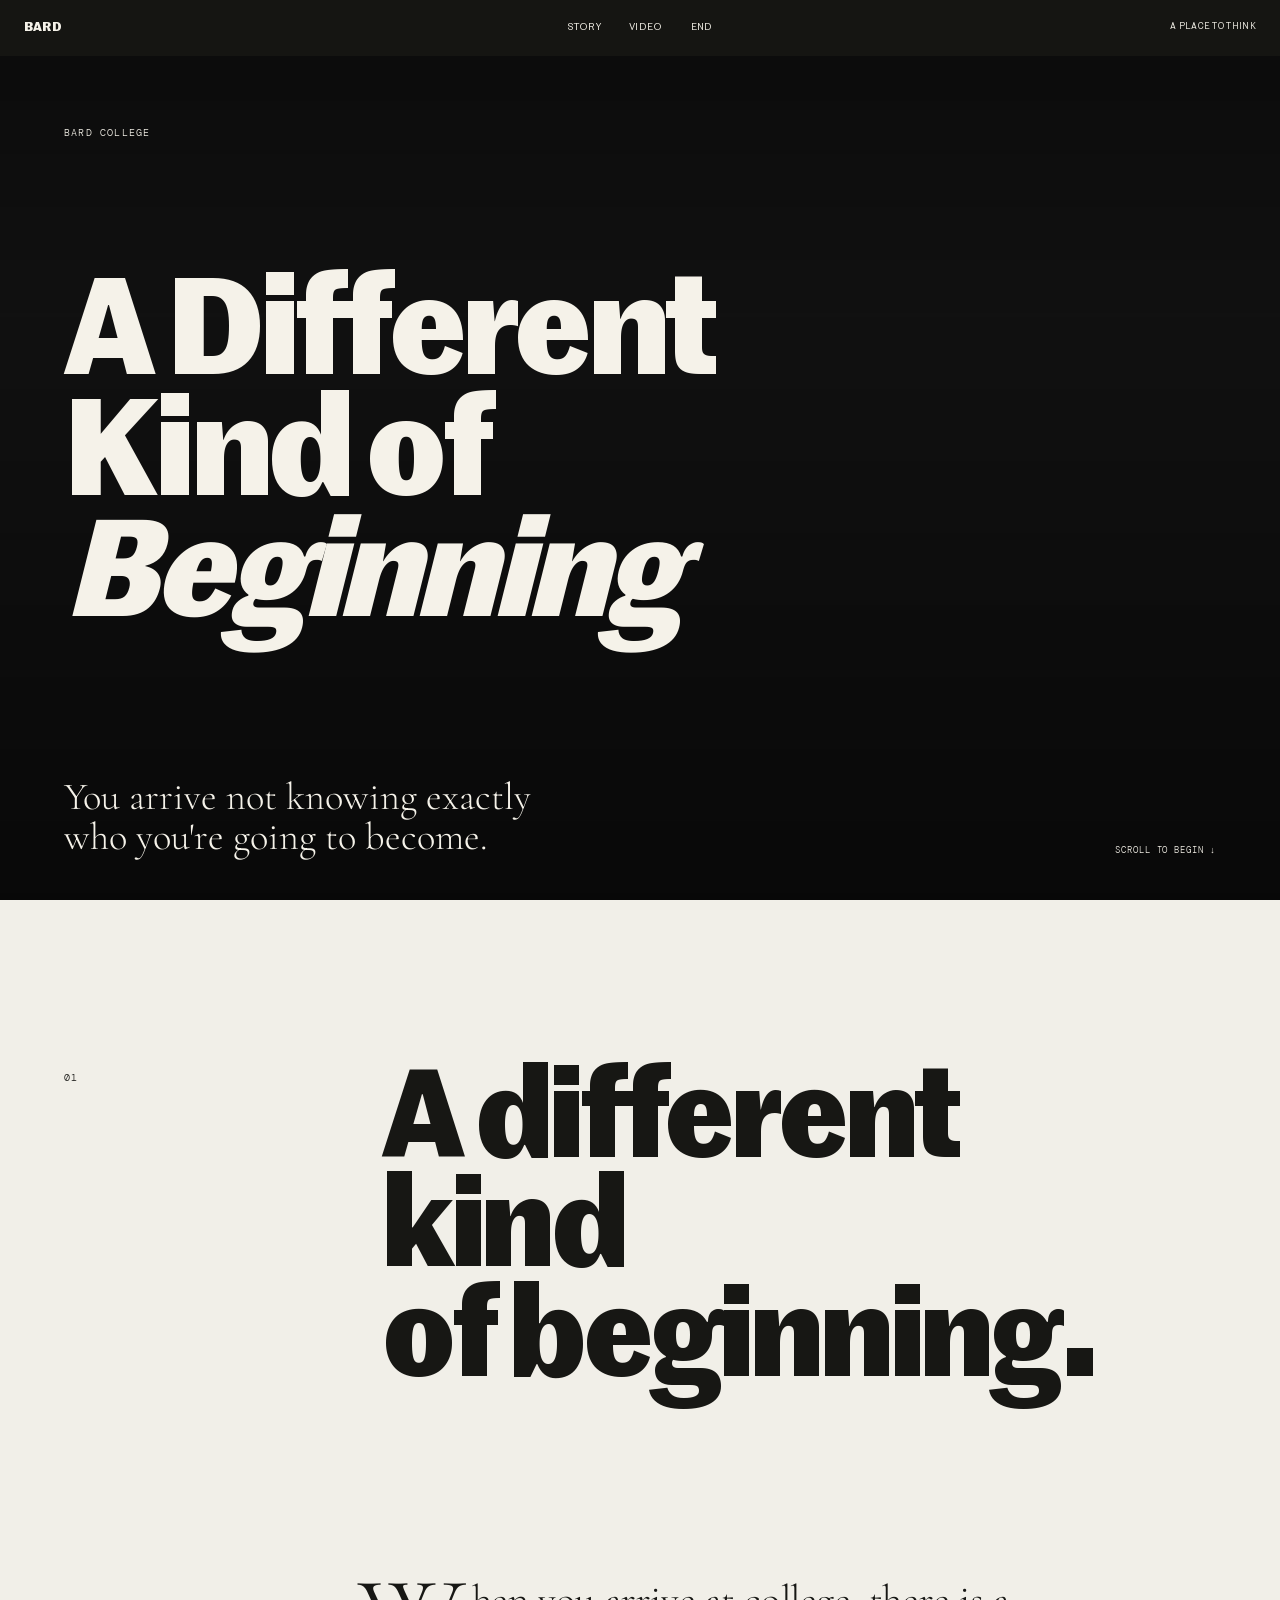
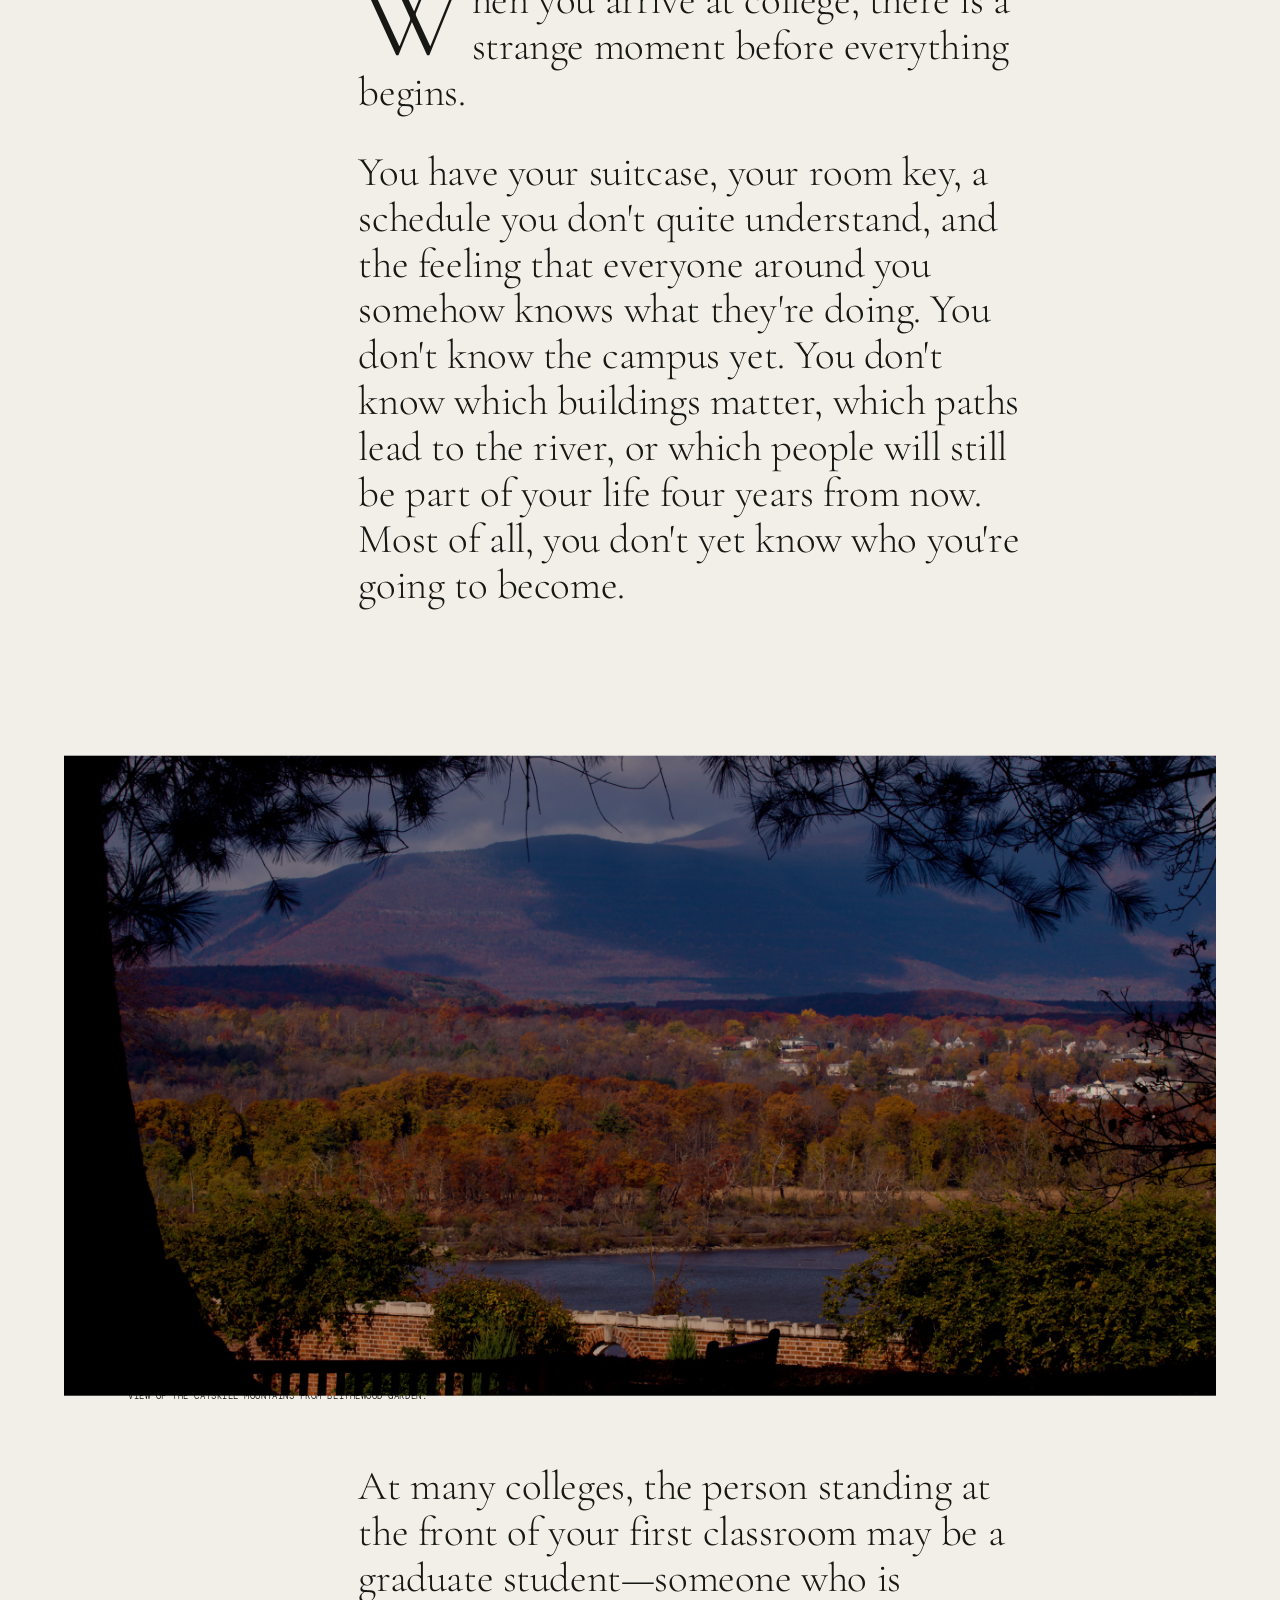
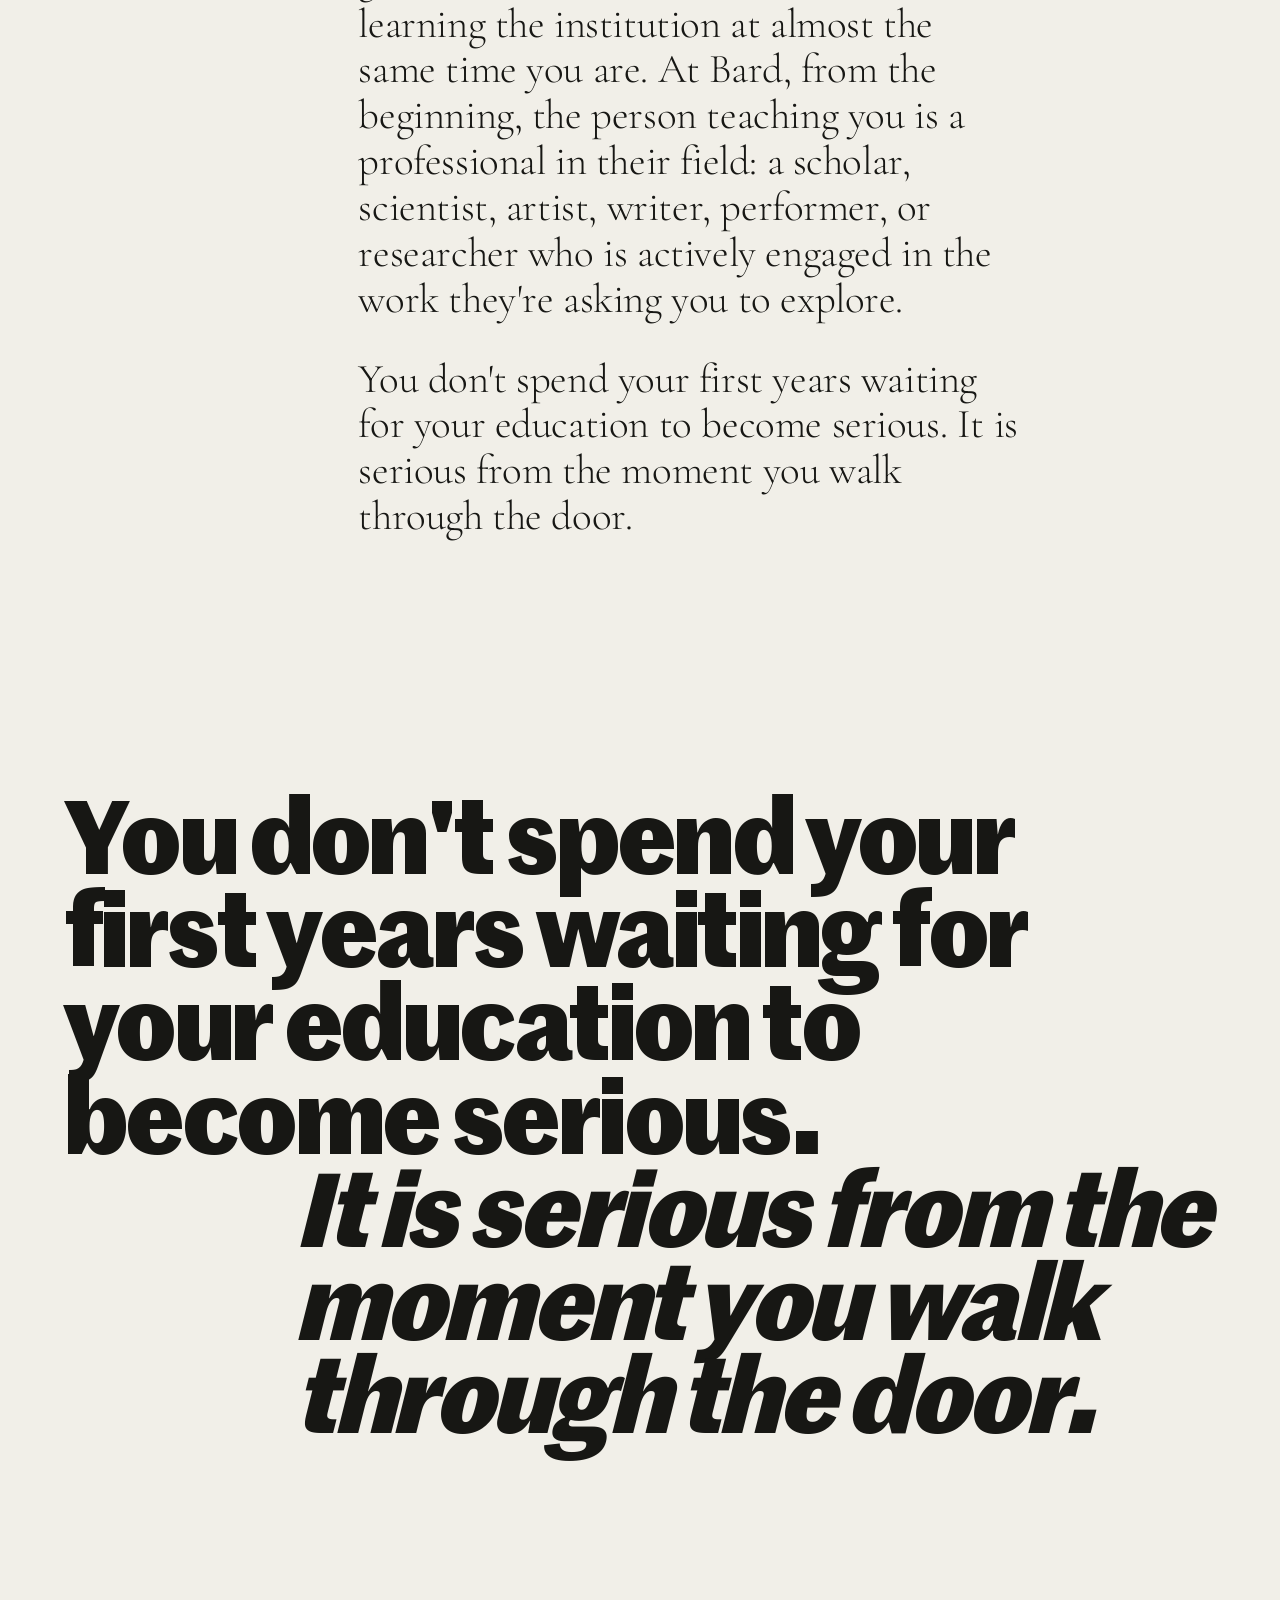
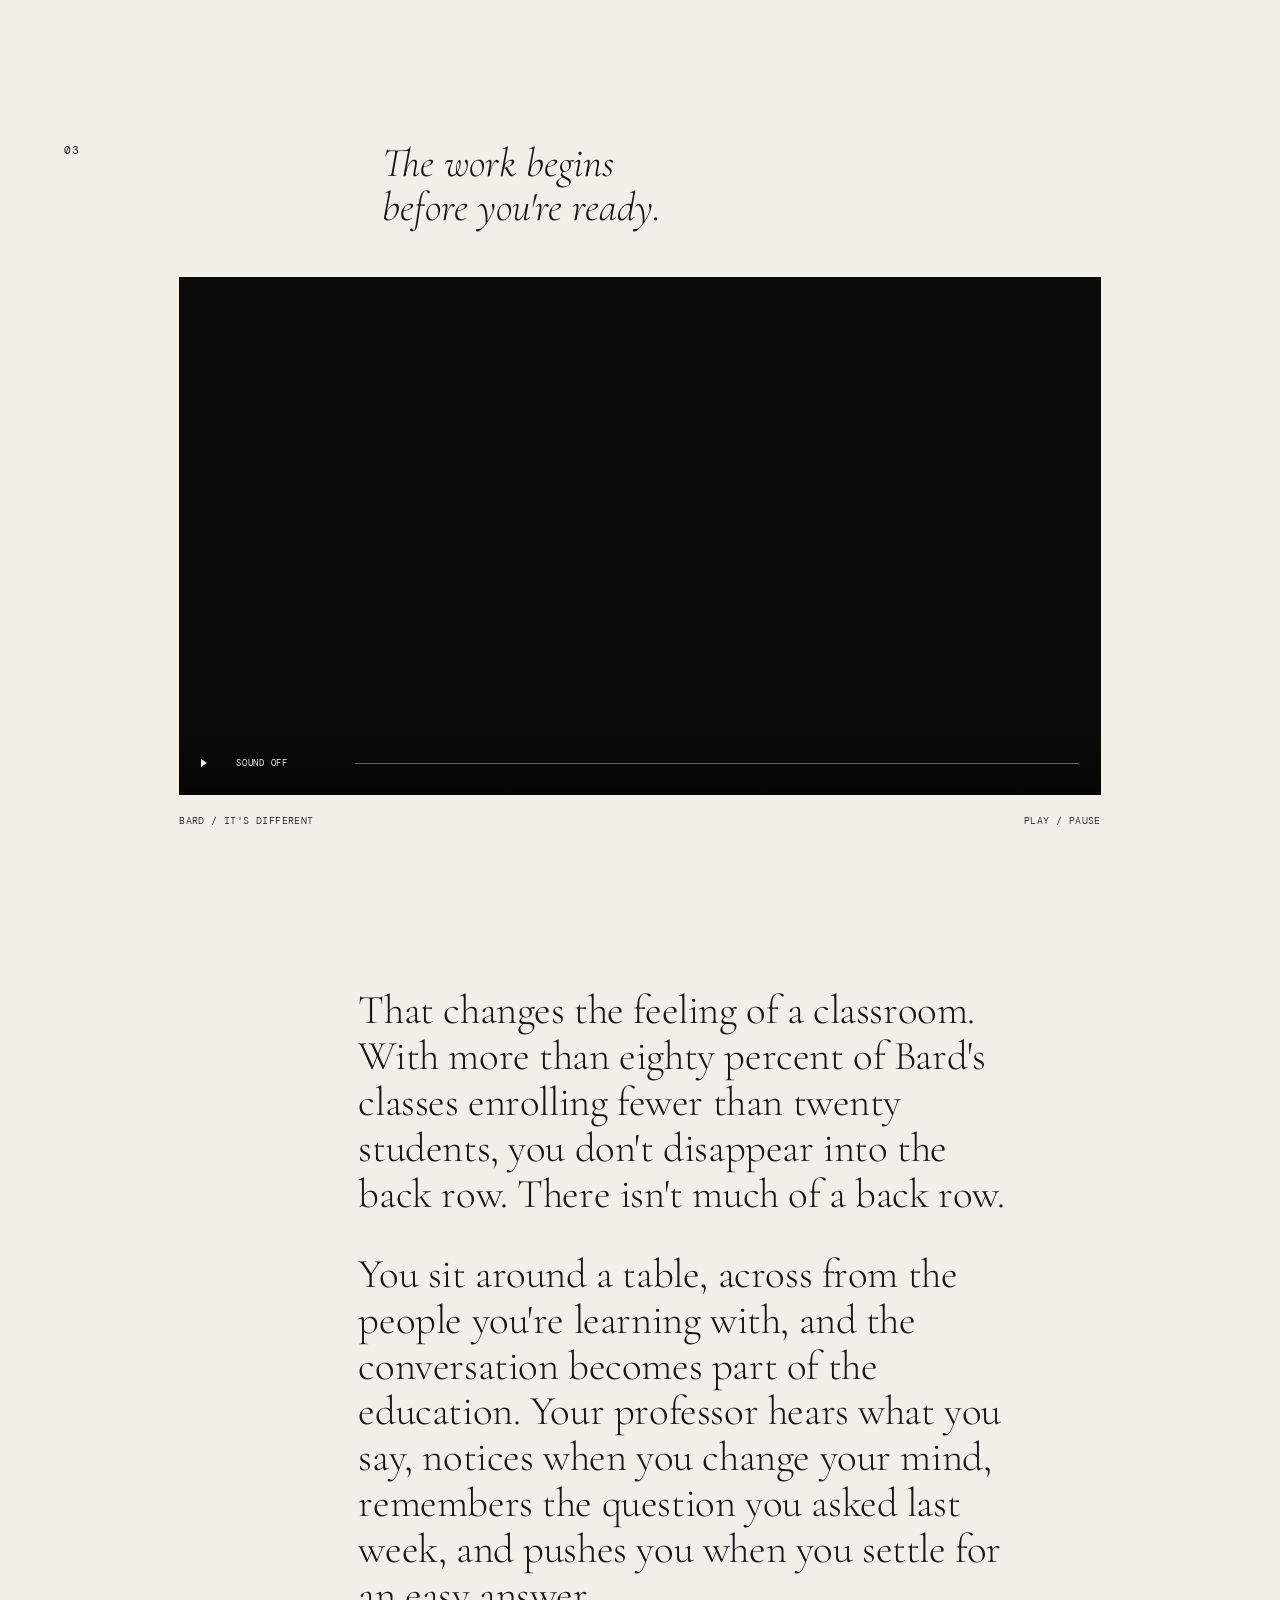
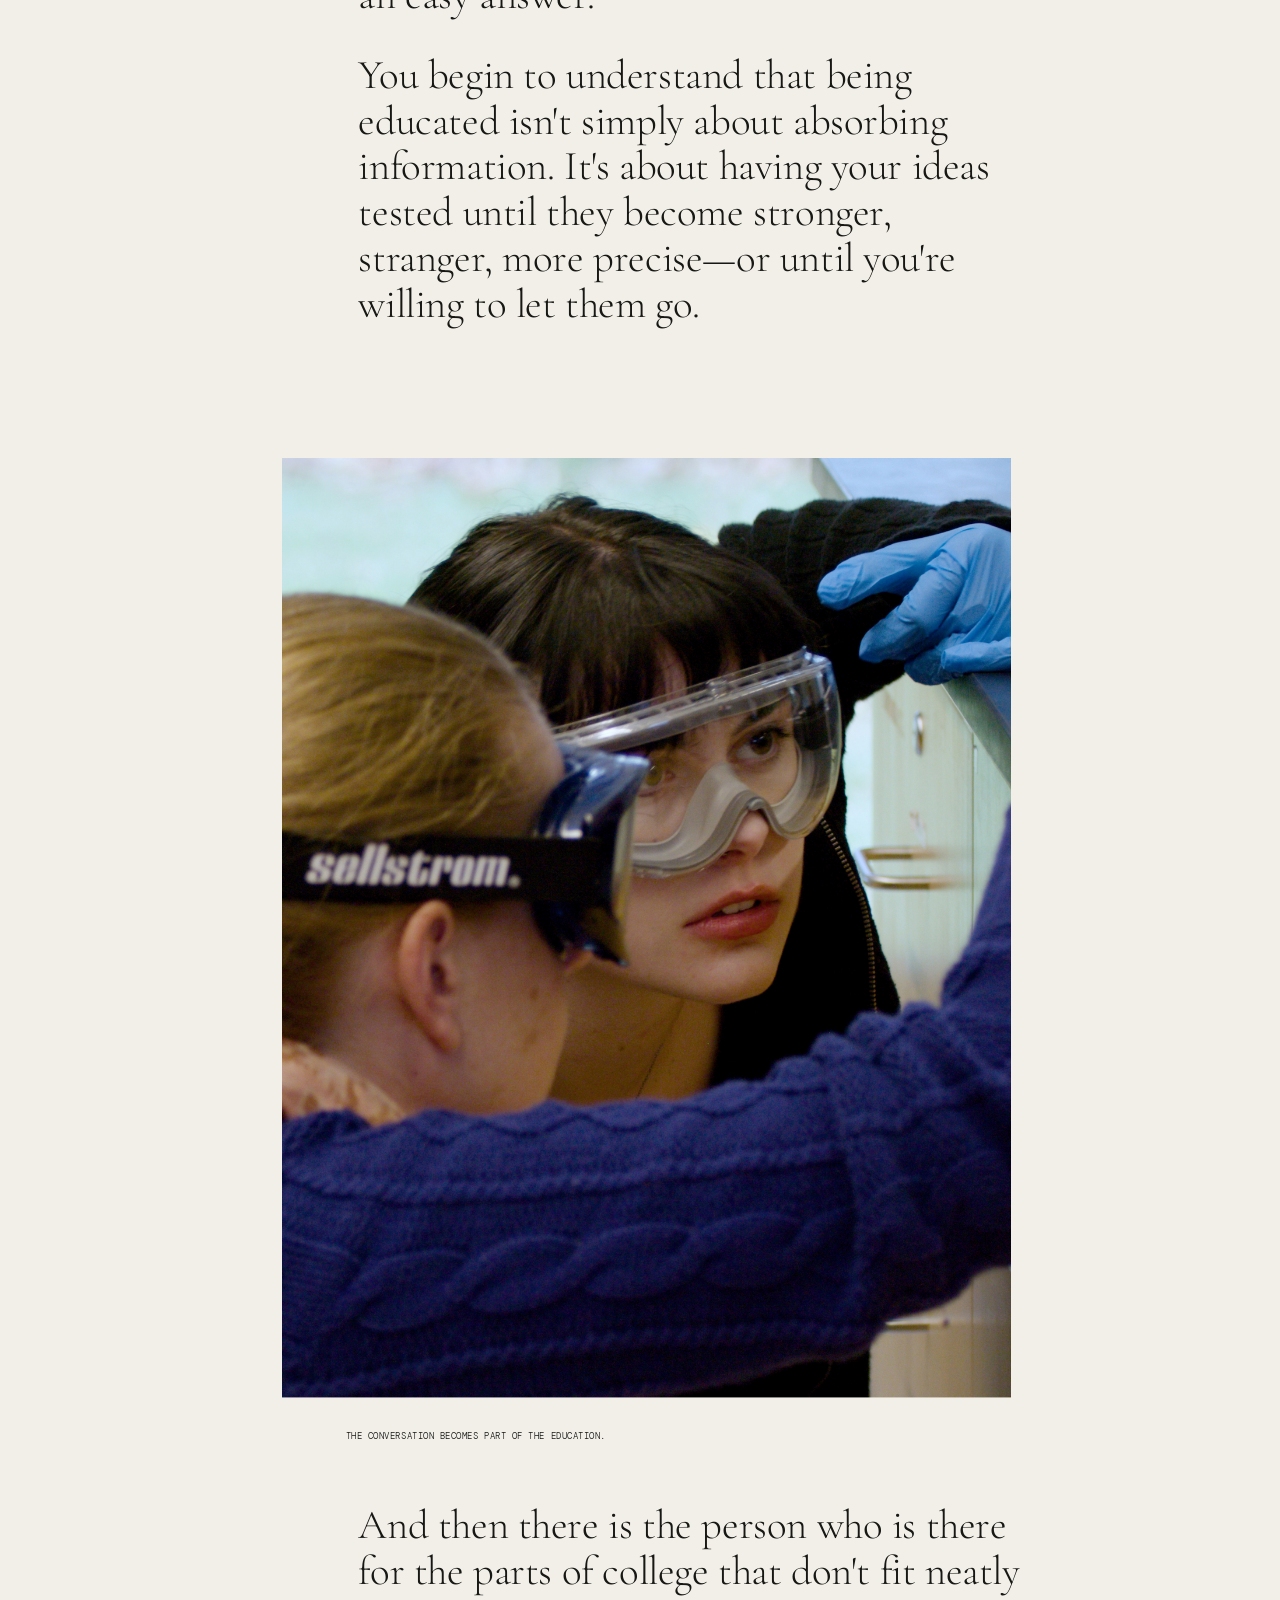
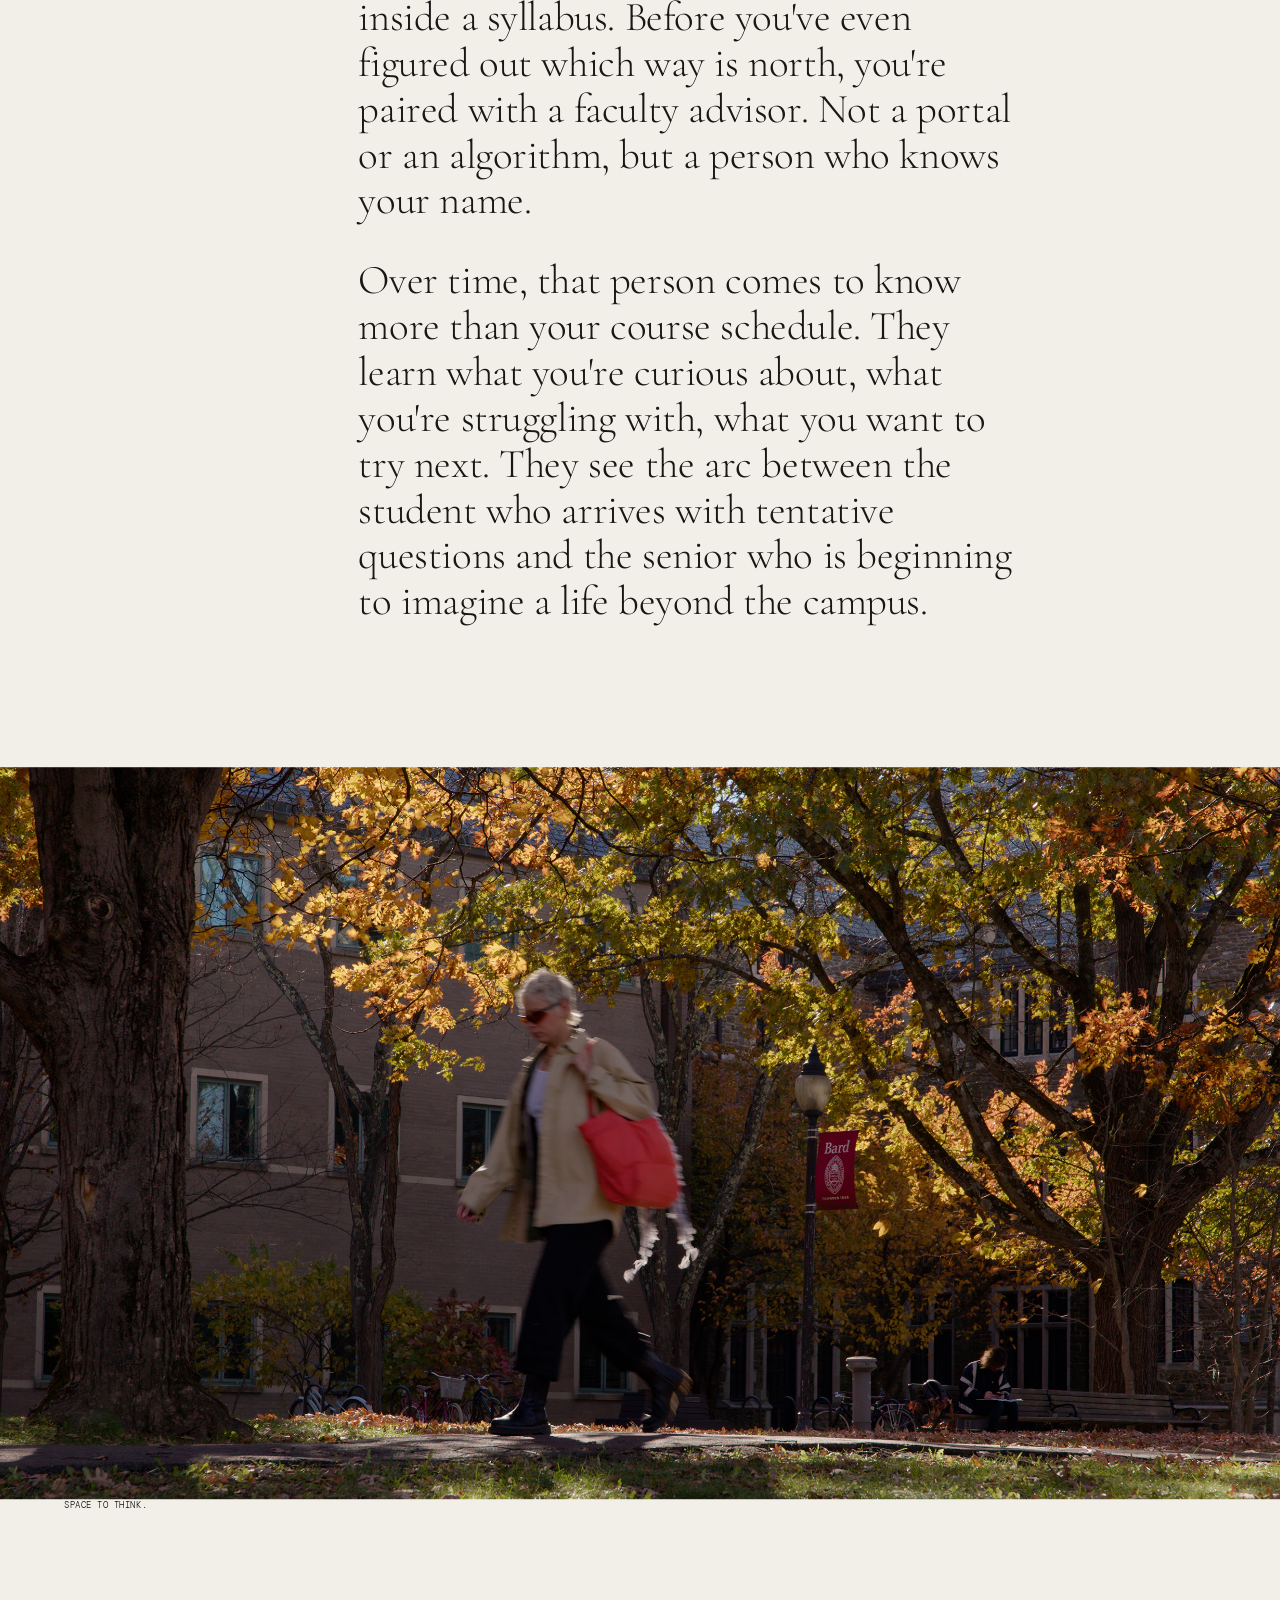
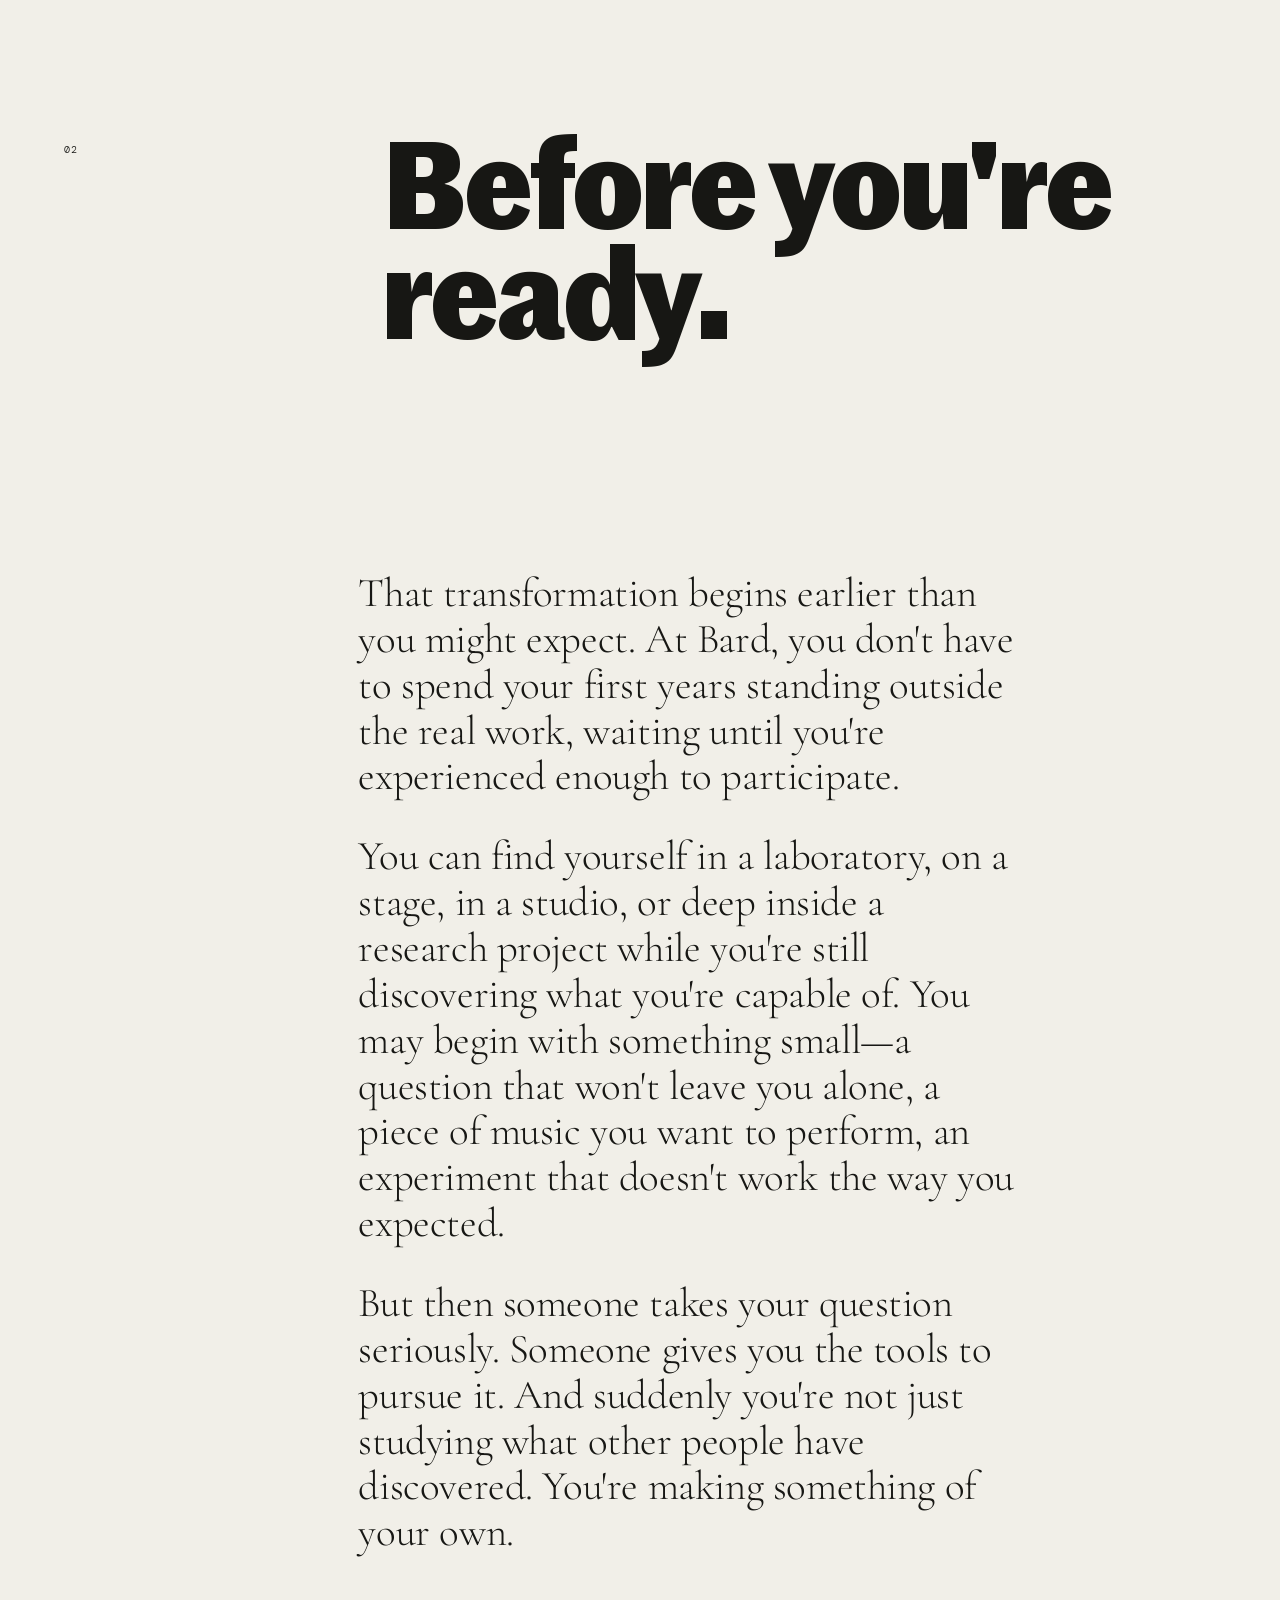
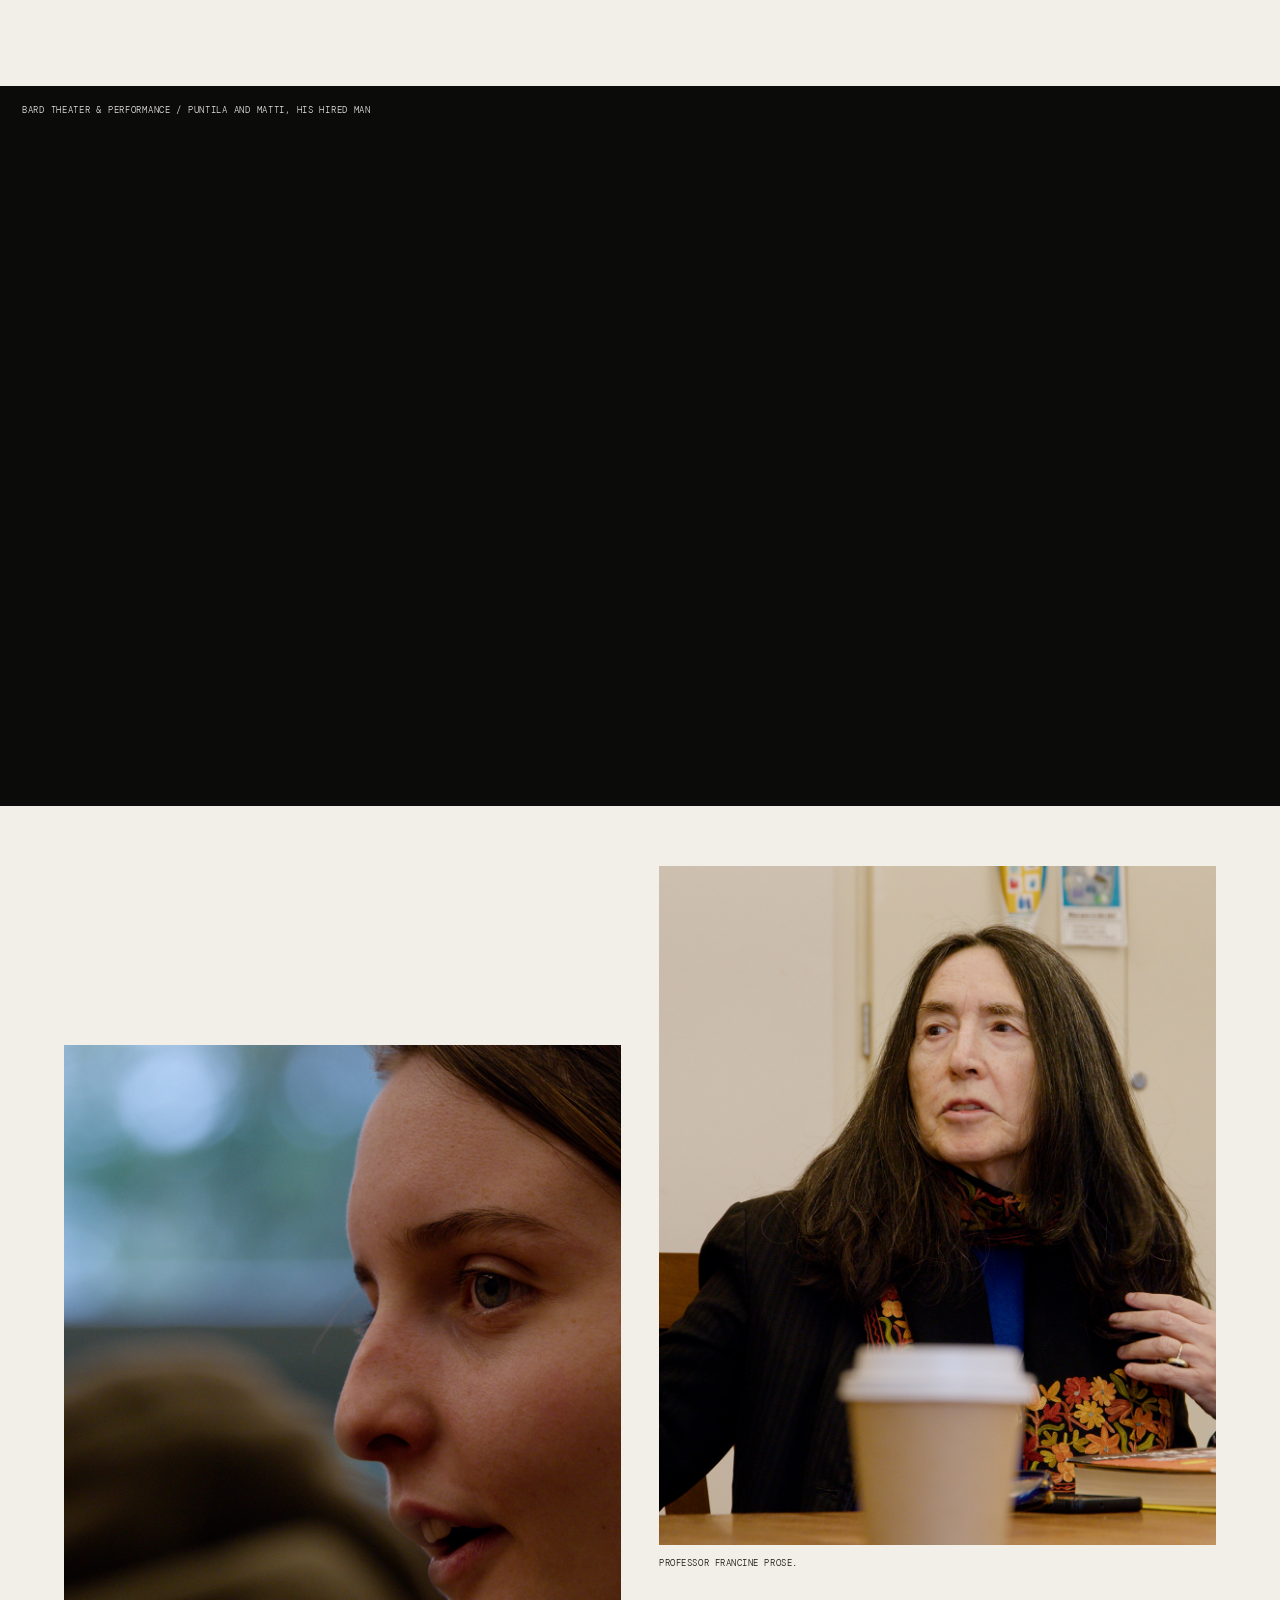
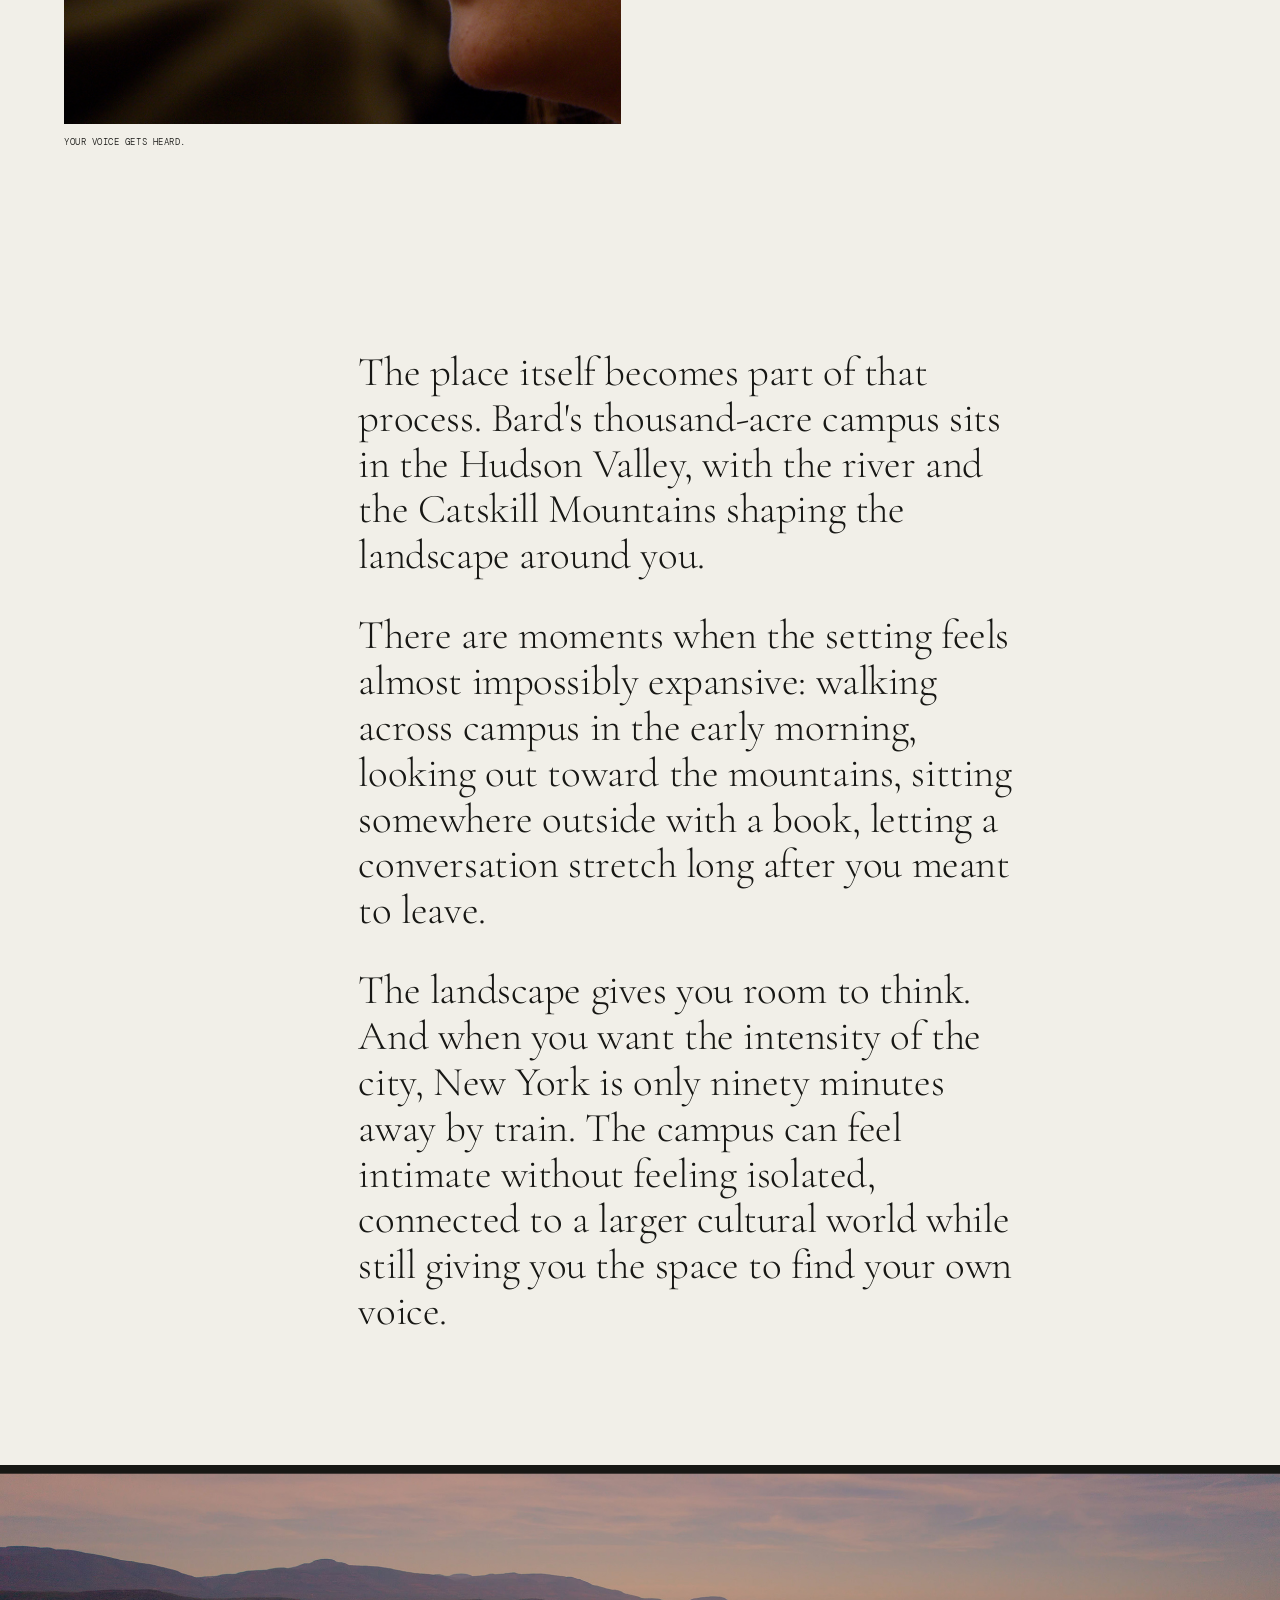
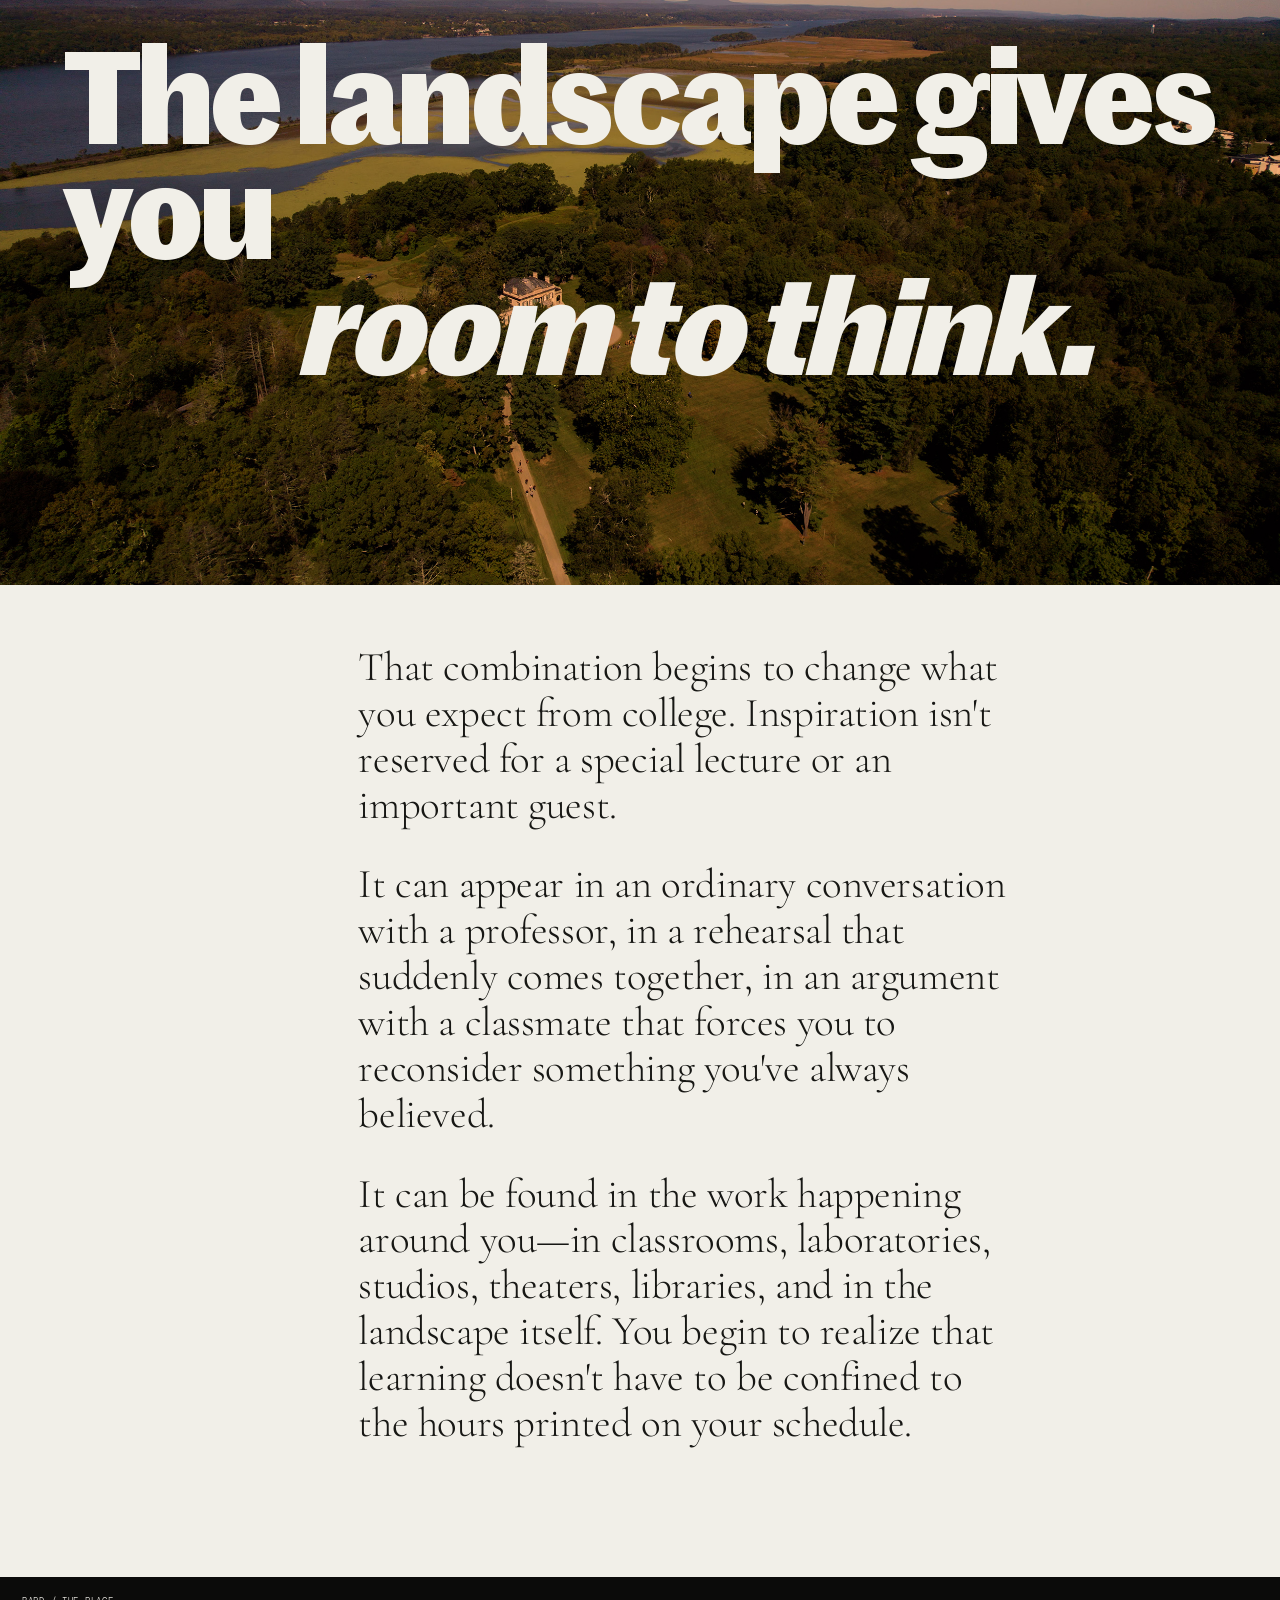
==== commit 549912b7: "Add files via upload" ====
--- a/index.html
+++ b/index.html
@@ -4,7 +4,7 @@
     <meta charset="UTF-8">
     <meta name="viewport" content="width=device-width, initial-scale=1.0">
 
-    <title>Bard — A Different Kind of Beginning</title>
+    <title>It's Different</title>
 
     <meta
         name="description"
@@ -24,22 +24,38 @@
 
 <body>
 
-    <header class="site-header">
-
-        <a href="#top" class="site-mark">BARD</a>
-
-        <nav class="site-nav">
-            <a href="#story">Story</a>
-            <a href="#beginning">Beginning</a>
-            <a href="#end">End</a>
-        </nav>
-
-        <div class="header-meta">
-            A DIFFERENT KIND<br>
-            OF BEGINNING
-        </div>
-
-    </header>
+   <header class="site-header">
+
+    <div class="site-mark-wrap">
+
+        <button
+            class="site-mark"
+            id="siteMenuButton"
+            type="button"
+            aria-expanded="false"
+            aria-controls="siteDropdown"
+        >
+            BARD
+        </button>
+
+        <div
+            class="site-dropdown"
+            id="siteDropdown"
+        ></div>
+
+    </div>
+
+    <nav class="site-nav">
+        <a href="#story">Story</a>
+        <a href="#video">Video</a>
+        <a href="#end">End</a>
+    </nav>
+
+    <div class="header-meta">
+        A PLACE TO THINK
+    </div>
+
+</header>
 
 
     <main id="top">
@@ -192,7 +208,7 @@
 
             <section class="inset-video-section">
 
-                <div class="inset-video-heading">
+                <div class="inset-video-heading" id="video">
 
                     <h2>
                         03
@@ -718,6 +734,8 @@
 
                 </article>
 
+                
+
             </section>
 
                         <figure class="editorial-image image-full">
--- a/style.css
+++ b/style.css
@@ -15,6 +15,32 @@
     box-sizing: border-box;
 }
 
+
+/* ============================================================
+   MARR SANS
+   ============================================================ */
+
+@font-face {
+    font-family: "Marr Sans";
+    src: url("fonts/MarrSans-Regular.woff2") format("woff2");
+    font-weight: 400;
+    font-style: normal;
+    font-display: swap;
+}
+
+@font-face {
+    font-family: "Marr Sans";
+    src: url("fonts/MarrSans-Bold.woff2") format("woff2");
+    font-weight: 700;
+    font-style: normal;
+    font-display: swap;
+}
+
+
+/* ============================================================
+   BASE
+   ============================================================ */
+
 html {
     scroll-behavior: smooth;
 }
@@ -22,8 +48,10 @@
 body {
     background: #f1efe8;
     color: #171714;
+
     font-family: "Manrope", sans-serif;
     font-weight: 300;
+
     -webkit-font-smoothing: antialiased;
 }
 
@@ -64,55 +92,186 @@
 
     color: #f5f2e9;
 
-    mix-blend-mode: difference;
+    background: rgba(23, 23, 20, .92);
 
     pointer-events: none;
-}
+        transition: transform .4s cubic-bezier(.2, .7, .2, 1);
+
+}
+
+
+/* ============================================================
+   HEADER INTERACTION
+   ============================================================ */
 
 .site-header a,
+.site-header button,
 .site-header nav {
     pointer-events: auto;
 }
 
+
+/* ============================================================
+   LEFT — BARD
+   ============================================================ */
+
+.site-mark-wrap {
+    position: relative;
+
+    width: max-content;
+
+    justify-self: start;
+}
+
 .site-mark {
-    font-family: "Manrope", sans-serif;
+    display: block;
+
+    appearance: none;
+
+    margin: 0;
+    padding: 0;
+
+    border: 0;
+
+    background: transparent;
+    color: inherit;
+
+    cursor: pointer;
+
+    font-family: "Marr Sans", sans-serif;
     font-size: 13px;
-    font-weight: 600;
-    letter-spacing: .08em;
-}
+    font-weight: 700;
+
+    letter-spacing: .015em;
+    line-height: 1.25;
+
+    text-transform: uppercase;
+}
+
+
+/* ============================================================
+   CENTER — NAVIGATION
+   ============================================================ */
 
 .site-nav {
     display: flex;
+
+    justify-self: center;
+
     gap: 28px;
 
-    font-family: "DM Mono", monospace;
+    font-family: "Marr Sans", sans-serif;
     font-size: 10px;
-    letter-spacing: .08em;
+    font-weight: 400;
+
+    letter-spacing: .035em;
+    line-height: 1.5;
+
     text-transform: uppercase;
 }
 
 .site-nav a {
-    transition: opacity .3s ease;
+    display: block;
+
+    color: inherit;
+
+    transition: opacity .25s ease;
 }
 
 .site-nav a:hover {
     opacity: .5;
 }
 
+
+/* ============================================================
+   RIGHT — A PLACE TO THINK
+   ============================================================ */
+
 .header-meta {
     justify-self: end;
 
     text-align: right;
 
-    font-family: "DM Mono", monospace;
+    color: inherit;
+
+    font-family: "Marr Sans", sans-serif;
     font-size: 9px;
-    line-height: 1.3;
-    letter-spacing: .08em;
-}
-
-
-/* ============================================================
-   HERO — VIMEO BACKGROUND
+    font-weight: 400;
+
+    letter-spacing: .035em;
+    line-height: 1.45;
+
+    text-transform: uppercase;
+}
+
+
+/* ============================================================
+   BARD DROPDOWN
+   ============================================================ */
+
+.site-dropdown {
+    position: absolute;
+
+    top: calc(100% + 14px);
+    left: 0;
+
+    min-width: 230px;
+
+    padding: 10px 0;
+
+    background: #f1efe8;
+    color: #171714;
+
+    opacity: 0;
+    visibility: hidden;
+
+    transform: translateY(-5px);
+
+    transition:
+        opacity .2s ease,
+        transform .2s ease,
+        visibility .2s ease;
+
+    pointer-events: none;
+
+    z-index: 2000;
+}
+
+.site-mark-wrap.is-open .site-dropdown {
+    opacity: 1;
+    visibility: visible;
+
+    transform: translateY(0);
+
+    pointer-events: auto;
+}
+
+.site-dropdown a {
+    display: block;
+
+    padding: 7px 18px;
+
+    color: #171714;
+
+    font-family: "Marr Sans", sans-serif;
+    font-size: 11px;
+    font-weight: 400;
+
+    letter-spacing: .015em;
+    line-height: 1.5;
+
+    white-space: nowrap;
+
+    transition: opacity .2s ease;
+}
+
+.site-dropdown a:hover {
+    opacity: .5;
+}
+
+
+/* ============================================================
+   HERO
    ============================================================ */
 
 .hero {
@@ -126,8 +285,6 @@
 
     background: #111;
     color: #f5f2e9;
-
-    cursor: default;
 }
 
 
@@ -137,6 +294,7 @@
 
 .hero-video {
     position: absolute;
+
     inset: 0;
 
     width: 100%;
@@ -175,6 +333,7 @@
 
 .hero-overlay {
     position: absolute;
+
     inset: 0;
 
     z-index: 2;
@@ -197,6 +356,7 @@
 
 .hero-content {
     position: absolute;
+
     inset: 0;
 
     z-index: 3;
@@ -222,22 +382,27 @@
 
 .eyebrow {
     font-family: "DM Mono", monospace;
+
     font-size: 10px;
+
     letter-spacing: .12em;
+    line-height: 1.5;
 }
 
 .hero h1 {
     max-width: 1050px;
 
-    font-family: "Cormorant Garamond", serif;
-    font-size: clamp(76px, 11vw, 170px);
-    font-weight: 400;
-    line-height: .78;
-    letter-spacing: -.045em;
+    font-family: "Marr Sans", sans-serif;
+
+    font-size: clamp(70px, 10.5vw, 165px);
+    font-weight: 700;
+
+    line-height: .9;
+    letter-spacing: -.035em;
 }
 
 .hero h1 em {
-    font-weight: 400;
+    font-weight: 700;
 }
 
 .hero-bottom {
@@ -253,70 +418,21 @@
     max-width: 480px;
 
     font-family: "Cormorant Garamond", serif;
+
     font-size: clamp(25px, 3vw, 43px);
-    line-height: .98;
+
+    line-height: 1.04;
 }
 
 .scroll-note {
     font-family: "DM Mono", monospace;
+
     font-size: 9px;
+
     letter-spacing: .1em;
+    line-height: 1.5;
+
     white-space: nowrap;
-}
-
-
-/* ============================================================
-   FULL WIDTH VIDEO
-   ============================================================ */
-
-.video-section {
-    position: relative;
-
-    width: 100%;
-
-    background: #0b0b0a;
-    color: #f1efe8;
-
-    overflow: hidden;
-}
-
-.video-frame {
-    position: relative;
-
-    width: 100%;
-    aspect-ratio: 16 / 9;
-
-    overflow: hidden;
-}
-
-.video-frame iframe {
-    position: absolute;
-    inset: 0;
-
-    width: 100%;
-    height: 100%;
-
-    border: 0;
-}
-
-.video-opening .video-frame {
-    width: 100%;
-    aspect-ratio: 16 / 9;
-}
-
-.video-label {
-    position: absolute;
-
-    z-index: 5;
-
-    top: 18px;
-    left: 22px;
-
-    font-family: "DM Mono", monospace;
-    font-size: 9px;
-    letter-spacing: .08em;
-
-    mix-blend-mode: difference;
 }
 
 
@@ -335,7 +451,9 @@
 
 .story-intro {
     display: grid;
+
     grid-template-columns: 1fr 3fr;
+
     gap: 40px;
 }
 
@@ -343,24 +461,32 @@
 .chapter-break > span,
 .ending-number {
     font-family: "DM Mono", monospace;
+
     font-size: 10px;
+
     letter-spacing: .1em;
+    line-height: 1.5;
 }
 
 .story-intro h2,
 .chapter-break h2 {
     max-width: 1100px;
 
-    font-family: "Cormorant Garamond", serif;
-    font-weight: 400;
-    font-size: clamp(70px, 10vw, 155px);
-    line-height: .82;
-    letter-spacing: -.045em;
+    font-family: "Marr Sans", sans-serif;
+
+    font-weight: 700;
+
+    font-size: clamp(65px, 9.5vw, 150px);
+
+    line-height: .9;
+    letter-spacing: -.035em;
 }
 
 .chapter-break {
     display: grid;
+
     grid-template-columns: 1fr 3fr;
+
     gap: 40px;
 
     padding-top: 230px;
@@ -378,7 +504,9 @@
     padding: 60px 5vw 130px;
 
     display: grid;
+
     grid-template-columns: repeat(12, 1fr);
+
     column-gap: 2vw;
 }
 
@@ -388,9 +516,11 @@
     margin-bottom: 34px;
 
     font-family: "Cormorant Garamond", serif;
+
     font-size: clamp(27px, 3.2vw, 50px);
-    line-height: 1.08;
-    letter-spacing: -.015em;
+
+    line-height: 1.12;
+    letter-spacing: -.01em;
 }
 
 .text-block p:last-child {
@@ -401,6 +531,7 @@
     float: left;
 
     font-size: 2.8em;
+
     line-height: .72;
 
     margin-right: .06em;
@@ -408,7 +539,8 @@
 
 .text-block .emphasis {
     font-size: clamp(38px, 5vw, 76px);
-    line-height: .95;
+
+    line-height: 1;
 }
 
 
@@ -419,10 +551,13 @@
 .statement {
     padding: 130px 5vw 170px;
 
-    font-family: "Cormorant Garamond", serif;
+    font-family: "Marr Sans", sans-serif;
+
     font-size: clamp(55px, 8vw, 130px);
-    line-height: .83;
-    letter-spacing: -.045em;
+    font-weight: 700;
+
+    line-height: .91;
+    letter-spacing: -.035em;
 }
 
 .statement p {
@@ -436,7 +571,7 @@
 
     margin-left: 18vw;
 
-    font-weight: 400;
+    font-weight: 700;
 }
 
 .statement-large {
@@ -445,7 +580,7 @@
 }
 
 .statement-large p + p {
-    margin-top: 35px;
+    margin-top: 40px;
 }
 
 
@@ -462,6 +597,8 @@
 }
 
 .editorial-image img {
+    display: block;
+
     width: 100%;
     height: auto;
 
@@ -477,8 +614,12 @@
     padding: 12px 5vw 0;
 
     font-family: "DM Mono", monospace;
+
     font-size: 9px;
+
     letter-spacing: .06em;
+    line-height: 1.5;
+
     text-transform: uppercase;
 }
 
@@ -488,6 +629,7 @@
 
 .image-wide img {
     aspect-ratio: 1.8 / 1;
+
     object-fit: cover;
 }
 
@@ -499,6 +641,7 @@
 
 .image-tall img {
     aspect-ratio: .76 / 1;
+
     object-fit: cover;
 }
 
@@ -510,16 +653,20 @@
 
 .image-tall-large img {
     aspect-ratio: .8 / 1;
+
     object-fit: cover;
 }
 
 .image-full img {
     aspect-ratio: 1.75 / 1;
+
     object-fit: cover;
 }
 
 .image-landscape img {
     aspect-ratio: 2.15 / 1;
+
+    object-fit: cover;
 }
 
 
@@ -533,7 +680,9 @@
     padding: 60px 5vw 140px;
 
     display: grid;
+
     grid-template-columns: 1fr 1fr;
+
     gap: 3vw;
 }
 
@@ -543,6 +692,7 @@
 
 .image-pair img {
     aspect-ratio: .82 / 1;
+
     object-fit: cover;
 }
 
@@ -550,20 +700,27 @@
     padding-top: 12px;
 
     font-family: "DM Mono", monospace;
+
     font-size: 9px;
+
     letter-spacing: .06em;
+    line-height: 1.5;
+
     text-transform: uppercase;
 }
 
 
- /* ============================================================
-    LANDSCAPE FEATURE — IMAGE + OVERLAID TYPE
-    ============================================================ */
+/* ============================================================
+   LANDSCAPE FEATURE
+   ============================================================ */
 
 .landscape-feature {
     position: relative;
-    width: 100%;
+
+    width: 100%;
+
     overflow: hidden;
+
     background: #171714;
 }
 
@@ -573,13 +730,17 @@
 
 .landscape-feature .editorial-image img {
     display: block;
-    width: 100%;
+
+    width: 100%;
+
     aspect-ratio: 16 / 9;
+
     object-fit: cover;
 }
 
 .landscape-type {
     position: absolute;
+
     inset: 0;
 
     z-index: 5;
@@ -587,6 +748,7 @@
     padding: 5vw;
 
     display: flex;
+
     align-items: center;
 
     pointer-events: none;
@@ -597,42 +759,617 @@
 .landscape-type p {
     max-width: 1350px;
 
-    font-family: "Cormorant Garamond", serif;
+    font-family: "Marr Sans", sans-serif;
+
     font-size: clamp(65px, 10vw, 160px);
-    line-height: .82;
-    letter-spacing: -.05em;
+    font-weight: 700;
+
+    line-height: .9;
+    letter-spacing: -.035em;
 }
 
 .landscape-type em {
     display: block;
+
     margin-left: 18vw;
+
+    font-weight: 700;
+}
+
+
+/* ============================================================
+   VIDEO
+   ============================================================ */
+
+.video-section {
+    position: relative;
+
+    width: 100%;
+
+    background: #0b0b0a;
+
+    color: #f1efe8;
+
+    overflow: hidden;
+}
+
+.video-frame {
+    position: relative;
+
+    width: 100%;
+
+    aspect-ratio: 16 / 9;
+
+    overflow: hidden;
+}
+
+.video-frame iframe {
+    position: absolute;
+
+    inset: 0;
+
+    width: 100%;
+    height: 100%;
+
+    border: 0;
+}
+
+.video-label {
+    position: absolute;
+
+    z-index: 5;
+
+    top: 18px;
+    left: 22px;
+
+    font-family: "DM Mono", monospace;
+
+    font-size: 9px;
+
+    letter-spacing: .08em;
+    line-height: 1.4;
+
+    mix-blend-mode: difference;
+}
+
+
+/* ============================================================
+   INSET VIDEO
+   ============================================================ */
+
+.inset-video-section {
+    position: relative;
+
+    width: 100%;
+
+    padding: 120px 5vw 100px;
+
+    background: #f1efe8;
+
+    color: #171714;
+}
+
+.inset-video-heading {
+    width: 100%;
+    max-width: 1400px;
+
+    margin: 0 auto 48px;
+
+    display: grid;
+
+    grid-template-columns: 1fr 3fr;
+
+    gap: 40px;
+}
+
+.inset-video-heading h2 {
+    font-family: "DM Mono", monospace;
+
+    font-size: 11px;
     font-weight: 400;
-}
-
-
-/* ============================================================
-   MOBILE
-   ============================================================ */
-
-@media (max-width: 600px) {
-
-    .landscape-feature .editorial-image img {
-        aspect-ratio: 1.1 / 1;
-    }
-
-    .landscape-type {
-        padding: 18px;
-    }
-
-    .landscape-type p {
-        font-size: 18vw;
-    }
-
-    .landscape-type em {
-        margin-left: 12vw;
-    }
-
-}
+
+    letter-spacing: .08em;
+    line-height: 1.5;
+
+    text-transform: uppercase;
+}
+
+.inset-video-heading p {
+    max-width: 700px;
+
+    font-family: "Cormorant Garamond", serif;
+
+    font-size: clamp(28px, 3.2vw, 52px);
+
+    font-style: italic;
+
+    line-height: 1.06;
+}
+
+.inset-video {
+    position: relative;
+
+    width: 72vw;
+    max-width: 1100px;
+
+    margin: 0 auto;
+}
+
+.inset-video-frame {
+    position: relative;
+
+    width: 100%;
+
+    aspect-ratio: 16 / 9;
+
+    overflow: hidden;
+
+    background: #0b0b0a;
+
+    cursor: pointer;
+}
+
+.inset-video-frame iframe {
+    position: absolute;
+
+    inset: 0;
+
+    width: 100%;
+    height: 100%;
+
+    border: 0;
+
+    pointer-events: none;
+}
+
+
+/* ============================================================
+   INSET VIDEO CONTROLS
+   ============================================================ */
+
+.inset-video-controls {
+    position: absolute;
+
+    left: 0;
+    right: 0;
+    bottom: 0;
+
+    width: 100%;
+    height: 64px;
+
+    padding: 0 22px;
+
+    display: flex;
+
+    align-items: center;
+
+    gap: 22px;
+
+    background: linear-gradient(
+        to top,
+        rgba(0, 0, 0, .55),
+        rgba(0, 0, 0, 0)
+    );
+
+    color: #f1efe8;
+
+    z-index: 10;
+
+    opacity: 0;
+
+    transition: opacity .4s ease;
+}
+
+.inset-video:hover .inset-video-controls,
+.inset-video:not(.is-playing) .inset-video-controls {
+    opacity: 1;
+}
+
+.inset-video-control,
+.inset-video-audio {
+    flex: 0 0 auto;
+
+    width: auto;
+    height: auto;
+
+    padding: 0;
+
+    display: flex;
+
+    align-items: center;
+    justify-content: center;
+
+    border: 0;
+
+    background: none;
+
+    color: #f1efe8;
+
+    cursor: pointer;
+
+    font-family: "DM Mono", monospace;
+
+    font-size: 9px;
+
+    line-height: 1;
+
+    letter-spacing: .08em;
+
+    text-transform: uppercase;
+
+    transition: opacity .25s ease;
+}
+
+.inset-video-control:hover,
+.inset-video-audio:hover {
+    opacity: .55;
+}
+
+
+/* ============================================================
+   PLAY ICON
+   ============================================================ */
+
+.play-icon {
+    position: relative;
+
+    width: 0;
+    height: 0;
+
+    margin-right: 7px;
+
+    border-top: 4px solid transparent;
+    border-bottom: 4px solid transparent;
+    border-left: 6px solid currentColor;
+}
+
+.inset-video.is-playing .play-icon {
+    width: 7px;
+    height: 9px;
+
+    margin-right: 7px;
+
+    border: 0;
+
+    border-left: 2px solid currentColor;
+    border-right: 2px solid currentColor;
+}
+
+
+/* ============================================================
+   AUDIO
+   ============================================================ */
+
+.audio-icon {
+    position: relative;
+
+    width: auto;
+    height: auto;
+
+    display: block;
+}
+
+.audio-muted::after {
+    content: "SOUND OFF";
+}
+
+.audio-on::after {
+    content: "SOUND ON";
+}
+
+.audio-muted,
+.audio-on {
+    opacity: 0;
+}
+
+.audio-muted {
+    opacity: 1;
+}
+
+.inset-video-audio.is-unmuted .audio-muted {
+    opacity: 0;
+}
+
+.inset-video-audio.is-unmuted .audio-on {
+    opacity: 1;
+}
+
+.speaker,
+.audio-x,
+.audio-wave {
+    display: none;
+}
+
+
+/* ============================================================
+   PROGRESS
+   ============================================================ */
+
+.inset-video-progress {
+    position: relative;
+
+    flex: 1;
+
+    height: 20px;
+
+    display: flex;
+
+    align-items: center;
+
+    cursor: pointer;
+
+    touch-action: none;
+}
+
+.inset-video-progress-track {
+    position: relative;
+
+    width: 100%;
+    height: 1px;
+
+    background: rgba(241, 239, 232, .4);
+}
+
+.inset-video-progress-fill {
+    position: absolute;
+
+    left: 0;
+    top: 0;
+
+    width: 0;
+    height: 1px;
+
+    background: #f1efe8;
+
+    transition: width .08s linear;
+}
+
+.inset-video-progress::before {
+    content: "";
+
+    position: absolute;
+
+    left: 0;
+    top: 50%;
+
+    width: 7px;
+    height: 7px;
+
+    border-radius: 50%;
+
+    background: #f1efe8;
+
+    transform:
+        translate(
+            calc(var(--progress, 0) * 1%),
+            -50%
+        );
+
+    opacity: 0;
+
+    transition: opacity .2s ease;
+}
+
+.inset-video-progress:hover::before {
+    opacity: 1;
+}
+
+
+/* ============================================================
+   INSET VIDEO CAPTION
+   ============================================================ */
+
+.inset-video-caption {
+    width: 72vw;
+    max-width: 1100px;
+
+    margin: 18px auto 0;
+
+    display: flex;
+
+    justify-content: space-between;
+
+    gap: 30px;
+
+    font-family: "DM Mono", monospace;
+
+    font-size: 10px;
+
+    line-height: 1.5;
+
+    letter-spacing: .04em;
+
+    text-transform: uppercase;
+}
+
+.inset-video-caption span:last-child {
+    text-align: right;
+}
+
+
+/* ============================================================
+   VIDEO CAPTION
+   ============================================================ */
+
+.video-caption {
+    display: flex;
+
+    justify-content: space-between;
+    align-items: baseline;
+
+    padding: 12px 0 0;
+
+    font-family: "DM Mono", monospace;
+
+    font-size: 10px;
+
+    line-height: 1.4;
+
+    letter-spacing: .08em;
+
+    text-transform: uppercase;
+
+    color: #171714;
+}
+
+
+/* ============================================================
+   SCROLL-DRIVEN IMAGE GALLERY
+   ============================================================ */
+
+.image-scroll-section {
+    position: relative;
+
+    width: 100%;
+
+    height: 500vh;
+
+    background: #f1efe8;
+}
+
+.image-scroll-sticky {
+    position: sticky;
+
+    top: 0;
+
+    width: 100%;
+    height: 100vh;
+
+    display: flex;
+
+    align-items: center;
+    justify-content: center;
+
+    overflow: hidden;
+
+    background: #f1efe8;
+}
+
+.image-scroll-header {
+    position: absolute;
+
+    top: 32px;
+
+    left: 5vw;
+    right: 5vw;
+
+    display: flex;
+
+    justify-content: space-between;
+
+    font-family: "DM Mono", monospace;
+
+    font-size: 10px;
+
+    letter-spacing: .12em;
+    line-height: 1.5;
+
+    text-transform: uppercase;
+
+    color: #77766f;
+
+    z-index: 10;
+}
+
+.image-scroll-stage {
+    position: relative;
+
+    width: 100vw;
+
+    aspect-ratio: 16 / 9;
+
+    overflow: hidden;
+}
+
+.image-scroll-item {
+    position: absolute;
+
+    inset: 0;
+
+    width: 100%;
+    height: 100%;
+
+    margin: 0;
+
+    opacity: 0;
+
+    transition: opacity .8s ease-in-out;
+
+    pointer-events: none;
+}
+
+.image-scroll-item.active {
+    opacity: 1;
+}
+
+.image-scroll-item img {
+    display: block;
+
+    width: 100%;
+    height: 100%;
+
+    object-fit: cover;
+}
+
+.image-scroll-caption {
+    position: absolute;
+
+    left: 5vw;
+    right: 5vw;
+    bottom: 32px;
+
+    display: flex;
+
+    align-items: baseline;
+
+    padding-right: 90px;
+
+    font-family: "DM Mono", monospace;
+
+    font-size: 10px;
+
+    line-height: 1.5;
+
+    letter-spacing: .06em;
+
+    text-transform: uppercase;
+
+    color: #171714;
+
+    z-index: 10;
+}
+
+.caption-text {
+    display: block;
+
+    max-width: 900px;
+}
+
+.image-scroll-counter {
+    position: absolute;
+
+    right: 5vw;
+    bottom: 32px;
+
+    font-family: "DM Mono", monospace;
+
+    font-size: 10px;
+
+    line-height: 1.5;
+
+    letter-spacing: .12em;
+
+    text-transform: uppercase;
+
+    color: #77766f;
+
+    z-index: 10;
+}
+
+.current-image {
+    color: #171714;
+}
+
 
 /* ============================================================
    ENDING
@@ -642,6 +1379,7 @@
     padding: 230px 5vw 180px;
 
     background: #171714;
+
     color: #f1efe8;
 }
 
@@ -650,11 +1388,15 @@
 
     max-width: 1200px;
 
-    font-family: "Cormorant Garamond", serif;
-    font-size: clamp(75px, 11vw, 175px);
-    line-height: .78;
-    font-weight: 400;
-    letter-spacing: -.05em;
+    font-family: "Marr Sans", sans-serif;
+
+    font-size: clamp(70px, 10.5vw, 165px);
+
+    line-height: .9;
+
+    font-weight: 700;
+
+    letter-spacing: -.035em;
 }
 
 .ending-text {
@@ -663,6 +1405,7 @@
     margin-top: 180px;
 
     display: grid;
+
     grid-template-columns: repeat(12, 1fr);
 }
 
@@ -672,13 +1415,16 @@
     margin-bottom: 60px;
 
     font-family: "Cormorant Garamond", serif;
+
     font-size: clamp(29px, 3.4vw, 52px);
-    line-height: 1.05;
+
+    line-height: 1.1;
 }
 
 .ending-text .final-line {
     font-size: clamp(42px, 5vw, 75px);
-    line-height: .92;
+
+    line-height: .97;
 }
 
 .ending-text .final-line-last {
@@ -694,12 +1440,17 @@
     padding: 20px 24px 24px;
 
     display: grid;
+
     grid-template-columns: 1fr 1fr 1fr;
 
     font-family: "DM Mono", monospace;
+
     font-size: 9px;
-    line-height: 1.4;
+
+    line-height: 1.5;
+
     letter-spacing: .07em;
+
     text-transform: uppercase;
 }
 
@@ -713,11 +1464,12 @@
 
 
 /* ============================================================
-   REVEAL ANIMATION
+   REVEAL
    ============================================================ */
 
 .reveal {
     opacity: 0;
+
     transform: translateY(35px);
 
     transition:
@@ -727,6 +1479,7 @@
 
 .reveal.is-visible {
     opacity: 1;
+
     transform: translateY(0);
 }
 
@@ -739,15 +1492,16 @@
 
     .site-header {
         padding: 17px 18px;
-        grid-template-columns: 1fr auto;
+
+        grid-template-columns: 1fr auto 1fr;
+    }
+
+    .site-nav {
+        gap: 20px;
     }
 
     .header-meta {
-        display: none;
-    }
-
-    .site-nav {
-        gap: 18px;
+        font-size: 8px;
     }
 
     .hero-content {
@@ -756,6 +1510,8 @@
 
     .hero h1 {
         font-size: clamp(70px, 14vw, 125px);
+
+        line-height: .88;
     }
 
     .story-intro,
@@ -773,14 +1529,15 @@
 
     .image-tall {
         width: 65vw;
+
         margin-left: 17vw;
     }
 
     .image-tall-large {
         width: 70vw;
+
         margin-left: 15vw;
     }
-
 }
 
 
@@ -792,15 +1549,55 @@
 
     .site-header {
         padding: 15px;
+
+        grid-template-columns: auto 1fr auto;
     }
 
     .site-mark {
         font-size: 11px;
+
+        letter-spacing: .01em;
     }
 
     .site-nav {
+        justify-self: center;
+
+        gap: 14px;
+
         font-size: 8px;
-        gap: 14px;
+
+        letter-spacing: .025em;
+    }
+
+    .header-meta {
+        display: block;
+
+        justify-self: end;
+
+        font-size: 7px;
+
+        letter-spacing: .025em;
+
+        line-height: 1.3;
+    }
+
+
+    /* ========================================================
+       DROPDOWN — MOBILE
+       ======================================================== */
+
+    .site-dropdown {
+        top: calc(100% + 11px);
+
+        min-width: 205px;
+
+        padding: 8px 0;
+    }
+
+    .site-dropdown a {
+        padding: 7px 15px;
+
+        font-size: 10px;
     }
 
 
@@ -818,7 +1615,10 @@
 
     .hero h1 {
         font-size: 19vw;
-        line-height: .78;
+
+        line-height: .86;
+
+        letter-spacing: -.035em;
     }
 
     .hero-bottom {
@@ -831,10 +1631,14 @@
         margin-bottom: 35px;
 
         font-size: 27px;
+
+        line-height: 1.04;
     }
 
     .scroll-note {
         font-size: 8px;
+
+        line-height: 1.5;
     }
 
 
@@ -843,11 +1647,29 @@
        ======================================================== */
 
     .video-frame {
-        aspect-ratio: 1 / .72;
-    }
-
-    .video-opening .video-frame {
-        aspect-ratio: 4 / 3;
+        position: relative;
+
+        width: 100%;
+
+        height: 75vw;
+
+        aspect-ratio: auto;
+
+        overflow: hidden;
+    }
+
+    .video-frame iframe {
+        position: absolute;
+
+        top: 50%;
+        left: 50%;
+
+        width: 133.33%;
+        height: 133.33%;
+
+        transform: translate(-50%, -50%);
+
+        border: 0;
     }
 
 
@@ -872,7 +1694,10 @@
     .story-intro h2,
     .chapter-break h2 {
         font-size: 19vw;
-        line-height: .8;
+
+        line-height: .86;
+
+        letter-spacing: -.035em;
     }
 
 
@@ -890,11 +1715,14 @@
         margin-bottom: 28px;
 
         font-size: 29px;
-        line-height: 1.03;
+
+        line-height: 1.08;
     }
 
     .text-block .emphasis {
         font-size: 39px;
+
+        line-height: 1;
     }
 
 
@@ -906,15 +1734,21 @@
         padding: 100px 18px 120px;
 
         font-size: 18vw;
+
+        line-height: .88;
+
+        letter-spacing: -.035em;
     }
 
     .statement em {
         margin-left: 15vw;
+
         margin-top: 20px;
     }
 
     .statement-large {
         padding-top: 120px;
+
         padding-bottom: 130px;
     }
 
@@ -934,6 +1768,7 @@
     .image-tall,
     .image-tall-large {
         width: 78vw;
+
         margin-left: 11vw;
     }
 
@@ -947,6 +1782,8 @@
 
     .editorial-image figcaption {
         padding: 10px 18px 0;
+
+        line-height: 1.5;
     }
 
 
@@ -962,6 +1799,7 @@
 
     .image-pair figure:first-child {
         padding-top: 0;
+
         margin-bottom: 60px;
     }
 
@@ -971,21 +1809,160 @@
 
 
     /* ========================================================
-       FULL BLEED TYPE
+       LANDSCAPE
        ======================================================== */
 
-    .full-bleed-type {
-        min-height: 70vh;
-
-        padding: 70px 18px;
-    }
-
-    .full-bleed-type p {
+    .landscape-feature .editorial-image {
+        height: 175vw;
+
+        overflow: hidden;
+    }
+
+    .landscape-feature .editorial-image img {
+        width: 100%;
+        height: 100%;
+
+        object-fit: cover;
+    }
+
+    .landscape-type {
+        padding: 18px;
+    }
+
+    .landscape-type p {
         font-size: 18vw;
-    }
-
-    .full-bleed-type em {
+
+        line-height: .86;
+
+        letter-spacing: -.035em;
+    }
+
+    .landscape-type em {
         margin-left: 12vw;
+    }
+
+
+    /* ========================================================
+       INSET VIDEO
+       ======================================================== */
+
+    .inset-video-section {
+        padding: 80px 5vw 70px;
+    }
+
+    .inset-video-heading {
+        display: block;
+
+        margin-bottom: 32px;
+    }
+
+    .inset-video-heading h2 {
+        margin-bottom: 18px;
+    }
+
+    .inset-video-heading p {
+        font-size: 34px;
+
+        line-height: 1.06;
+    }
+
+    .inset-video {
+        width: 100%;
+    }
+
+    .inset-video-frame {
+        aspect-ratio: 16 / 9;
+
+        overflow: hidden;
+    }
+
+    .inset-video-controls {
+        height: 58px;
+
+        padding: 0 16px;
+
+        gap: 16px;
+    }
+
+    .inset-video-control,
+    .inset-video-audio {
+        font-size: 8px;
+    }
+
+    .inset-video-progress {
+        min-width: 40px;
+    }
+
+    .inset-video-caption {
+        width: 100%;
+
+        margin-top: 14px;
+
+        font-size: 9px;
+
+        line-height: 1.5;
+    }
+
+
+    /* ========================================================
+       VIDEO CAPTION
+       ======================================================== */
+
+    .video-caption {
+        padding-top: 10px;
+
+        font-size: 9px;
+
+        line-height: 1.45;
+    }
+
+
+    /* ========================================================
+       SCROLL GALLERY
+       ======================================================== */
+
+    .image-scroll-section {
+        height: 500vh;
+    }
+
+    .image-scroll-sticky {
+        height: 100vh;
+    }
+
+    .image-scroll-stage {
+        width: 100vw;
+
+        aspect-ratio: 16 / 9;
+    }
+
+    .image-scroll-header {
+        top: 24px;
+
+        left: 5vw;
+        right: 5vw;
+    }
+
+    .image-scroll-caption {
+        left: 5vw;
+        right: 5vw;
+
+        bottom: 24px;
+
+        padding-right: 65px;
+
+        font-size: 8px;
+
+        line-height: 1.45;
+    }
+
+    .image-scroll-counter {
+        right: 5vw;
+
+        bottom: 24px;
+
+        font-size: 8px;
+
+        line-height: 1.45;
     }
 
 
@@ -1001,6 +1978,10 @@
         margin-top: 50px;
 
         font-size: 19vw;
+
+        line-height: .86;
+
+        letter-spacing: -.035em;
     }
 
     .ending-text {
@@ -1013,10 +1994,14 @@
         margin-bottom: 40px;
 
         font-size: 30px;
+
+        line-height: 1.08;
     }
 
     .ending-text .final-line {
         font-size: 42px;
+
+        line-height: .97;
     }
 
     .ending-text .final-line-last {
@@ -1034,6 +2019,8 @@
         grid-template-columns: 1fr 1fr;
 
         row-gap: 15px;
+
+        line-height: 1.5;
     }
 
     .site-footer div:nth-child(2) {
@@ -1045,7 +2032,6 @@
 
         text-align: left;
     }
-
 }
 
 
@@ -1066,498 +2052,4 @@
         animation-iteration-count: 1 !important;
         transition-duration: .01ms !important;
     }
-
-}
-
-
-/* ============================================================
-   INSET VIDEO
-   ============================================================ */
-
-.inset-video-section {
-    position: relative;
-
-    width: 100%;
-
-    padding: 120px 5vw 100px;
-
-    background: #f1efe8;
-    color: #171714;
-}
-
-
-/* ============================================================
-   INSET VIDEO — HEADING
-   ============================================================ */
-
-.inset-video-heading {
-    width: 100%;
-    max-width: 1400px;
-
-    margin: 0 auto 48px;
-
-    display: grid;
-    grid-template-columns: 1fr 3fr;
-
-    gap: 40px;
-}
-
-.inset-video-heading h2 {
-    font-family: "DM Mono", monospace;
-    font-size: 11px;
-    font-weight: 400;
-    letter-spacing: .08em;
-    text-transform: uppercase;
-}
-
-.inset-video-heading p {
-    max-width: 700px;
-
-    font-family: "Cormorant Garamond", serif;
-    font-size: clamp(28px, 3.2vw, 52px);
-    font-style: italic;
-    line-height: 1.02;
-}
-
-
-/* ============================================================
-   INSET VIDEO — CONTAINER
-   ============================================================ */
-
-.inset-video {
-    position: relative;
-
-    width: 72vw;
-    max-width: 1100px;
-
-    margin: 0 auto;
-}
-
-.inset-video-frame {
-    position: relative;
-
-    width: 100%;
-    aspect-ratio: 16 / 9;
-
-    overflow: hidden;
-
-    background: #0b0b0a;
-
-    cursor: pointer;
-}
-
-.inset-video-frame iframe {
-    position: absolute;
-    inset: 0;
-
-    width: 100%;
-    height: 100%;
-
-    border: 0;
-
-    /*
-       The iframe doesn't receive the click.
-       The parent .inset-video-frame does.
-    */
-    pointer-events: none;
-}
-
-
-/* ============================================================
-   INSET VIDEO — EDITORIAL CONTROLS
-   ============================================================ */
-
-.inset-video-controls {
-    position: absolute;
-
-    left: 0;
-    right: 0;
-    bottom: 0;
-
-    width: 100%;
-    height: 64px;
-
-    padding: 0 22px;
-
-    display: flex;
-    align-items: center;
-
-    gap: 22px;
-
-    background: linear-gradient(
-        to top,
-        rgba(0, 0, 0, .55),
-        rgba(0, 0, 0, 0)
-    );
-
-    color: #f1efe8;
-
-    z-index: 10;
-
-    opacity: 0;
-
-    transition: opacity .4s ease;
-}
-
-.inset-video:hover .inset-video-controls,
-.inset-video:not(.is-playing) .inset-video-controls {
-    opacity: 1;
-}
-
-
-/* ============================================================
-   INSET VIDEO — PLAY / PAUSE
-   ============================================================ */
-
-.inset-video-control {
-    flex: 0 0 auto;
-
-    width: auto;
-    height: auto;
-
-    padding: 0;
-
-    display: flex;
-    align-items: center;
-    justify-content: center;
-
-    border: 0;
-    background: none;
-
-    color: #f1efe8;
-
-    cursor: pointer;
-
-    font-family: "DM Mono", monospace;
-    font-size: 9px;
-    line-height: 1;
-    letter-spacing: .08em;
-    text-transform: uppercase;
-
-    transition: opacity .25s ease;
-}
-
-.inset-video-control:hover {
-    opacity: .55;
-}
-
-
-/* ============================================================
-   PLAY ICON
-   ============================================================ */
-
-.play-icon {
-    position: relative;
-
-    width: 0;
-    height: 0;
-
-    margin-right: 7px;
-
-    border-top: 4px solid transparent;
-    border-bottom: 4px solid transparent;
-    border-left: 6px solid currentColor;
-}
-
-
-/* ============================================================
-   PAUSE ICON
-   ============================================================ */
-
-.inset-video.is-playing .play-icon {
-    width: 7px;
-    height: 9px;
-
-    margin-right: 7px;
-
-    border: 0;
-
-    border-left: 2px solid currentColor;
-    border-right: 2px solid currentColor;
-}
-
-
-/* ============================================================
-   AUDIO CONTROL
-   ============================================================ */
-
-.inset-video-audio {
-    flex: 0 0 auto;
-
-    width: auto;
-    height: auto;
-
-    padding: 0;
-
-    display: flex;
-    align-items: center;
-    justify-content: center;
-
-    border: 0;
-    background: none;
-
-    color: #f1efe8;
-
-    cursor: pointer;
-
-    font-family: "DM Mono", monospace;
-    font-size: 9px;
-    line-height: 1;
-    letter-spacing: .08em;
-    text-transform: uppercase;
-
-    transition: opacity .25s ease;
-}
-
-.inset-video-audio:hover {
-    opacity: .55;
-}
-
-
-/* ============================================================
-   AUDIO LABELS
-   ============================================================ */
-
-.audio-icon {
-    position: relative;
-
-    width: auto;
-    height: auto;
-
-    display: block;
-}
-
-.audio-muted::after {
-    content: "SOUND OFF";
-}
-
-.audio-on::after {
-    content: "SOUND ON";
-}
-
-.audio-muted,
-.audio-on {
-    opacity: 0;
-}
-
-.audio-muted {
-    opacity: 1;
-}
-
-.inset-video-audio.is-unmuted .audio-muted {
-    opacity: 0;
-}
-
-.inset-video-audio.is-unmuted .audio-on {
-    opacity: 1;
-}
-
-
-/*
-   Hide the old speaker construction completely.
-*/
-
-.speaker,
-.audio-x,
-.audio-wave {
-    display: none;
-}
-
-
-/* ============================================================
-   INSET VIDEO — PROGRESS
-   ============================================================ */
-
-.inset-video-progress {
-    position: relative;
-
-    flex: 1;
-
-    height: 20px;
-
-    display: flex;
-    align-items: center;
-
-    cursor: pointer;
-
-    touch-action: none;
-}
-
-.inset-video-progress-track {
-    position: relative;
-
-    width: 100%;
-    height: 1px;
-
-    background: rgba(241, 239, 232, .4);
-}
-
-.inset-video-progress-fill {
-    position: absolute;
-
-    left: 0;
-    top: 0;
-
-    width: 0;
-    height: 1px;
-
-    background: #f1efe8;
-
-    transition: width .08s linear;
-}
-
-
-/* ============================================================
-   INSET VIDEO — PROGRESS HANDLE
-   ============================================================ */
-
-.inset-video-progress::before {
-    content: "";
-
-    position: absolute;
-
-    left: 0;
-    top: 50%;
-
-    width: 7px;
-    height: 7px;
-
-    border-radius: 50%;
-
-    background: #f1efe8;
-
-    transform:
-        translate(
-            calc(var(--progress, 0) * 1%),
-            -50%
-        );
-
-    opacity: 0;
-
-    transition: opacity .2s ease;
-}
-
-.inset-video-progress:hover::before {
-    opacity: 1;
-}
-
-
-/* ============================================================
-   INSET VIDEO — CAPTION
-   ============================================================ */
-
-.inset-video-caption {
-    width: 72vw;
-    max-width: 1100px;
-
-    margin: 18px auto 0;
-
-    display: flex;
-    justify-content: space-between;
-
-    gap: 30px;
-
-    font-family: "DM Mono", monospace;
-    font-size: 10px;
-    line-height: 1.4;
-    letter-spacing: .04em;
-    text-transform: uppercase;
-}
-
-.inset-video-caption span:last-child {
-    text-align: right;
-}
-
-
-/* ============================================================
-   INSET VIDEO — MOBILE
-   ============================================================ */
-
-@media (max-width: 600px) {
-
-    .inset-video-section {
-        padding: 80px 5vw 70px;
-    }
-
-    .inset-video-heading {
-        display: block;
-
-        margin-bottom: 32px;
-    }
-
-    .inset-video-heading h2 {
-        margin-bottom: 18px;
-    }
-
-    .inset-video-heading p {
-        font-size: 34px;
-        line-height: 1.02;
-    }
-
-    .inset-video {
-        width: 100%;
-    }
-
-    .inset-video-frame {
-        aspect-ratio: 4 / 3;
-    }
-
-    .inset-video-controls {
-        height: 58px;
-
-        padding: 0 16px;
-
-        gap: 16px;
-    }
-
-    .inset-video-control,
-    .inset-video-audio {
-        font-size: 8px;
-    }
-
-    .inset-video-progress {
-        min-width: 40px;
-    }
-
-    .inset-video-caption {
-        width: 100%;
-
-        margin-top: 14px;
-
-        font-size: 9px;
-    }
-
-    .inset-video-caption span:last-child {
-        text-align: right;
-    }
-
-}
-
-/* ============================================================
-   VIDEO CAPTION
-   ============================================================ */
-
-.video-caption {
-    display: flex;
-    justify-content: space-between;
-    align-items: baseline;
-
-    padding: 12px 0 0;
-
-    font-family: "DM Mono", monospace;
-    font-size: 10px;
-    line-height: 1.2;
-    letter-spacing: .08em;
-    text-transform: uppercase;
-
-    color: #171714;
-}
-
-@media (max-width: 600px) {
-
-    .video-caption {
-        padding-top: 10px;
-        font-size: 9px;
-    }
-
 }
